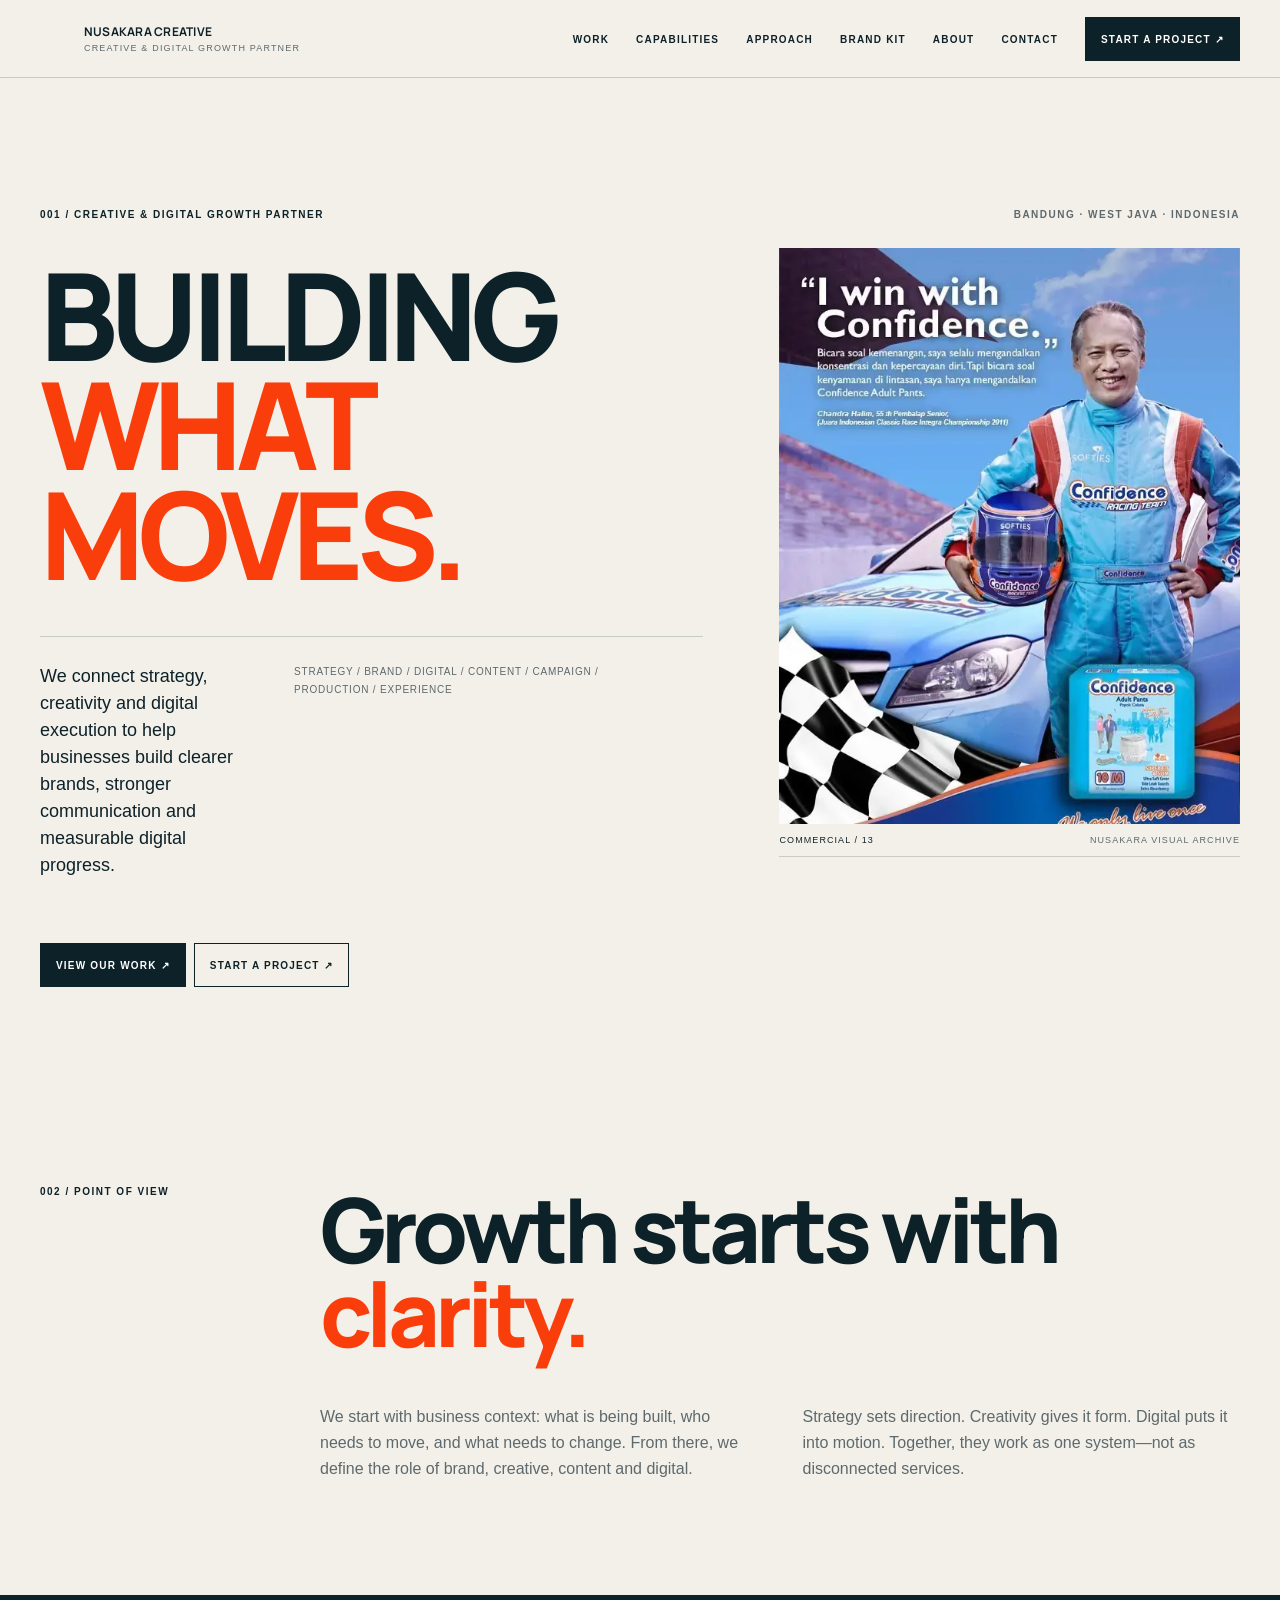
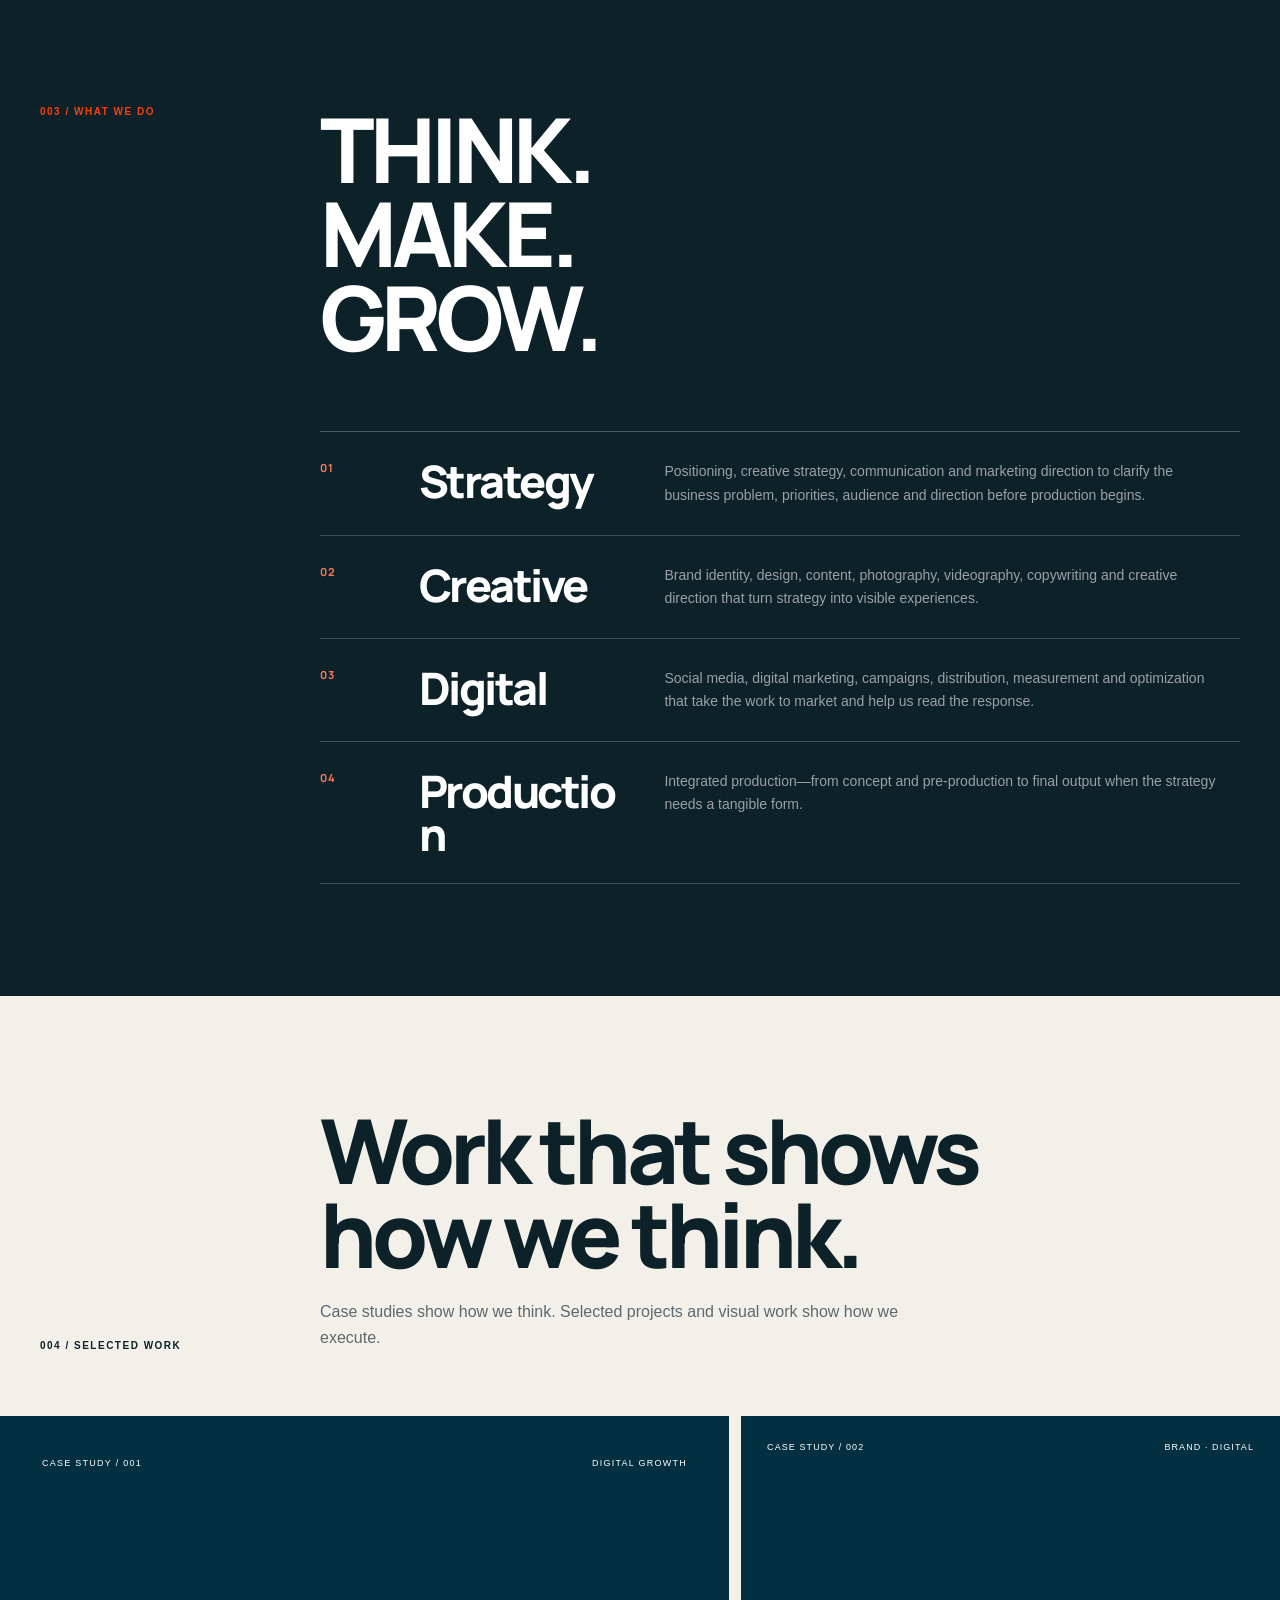
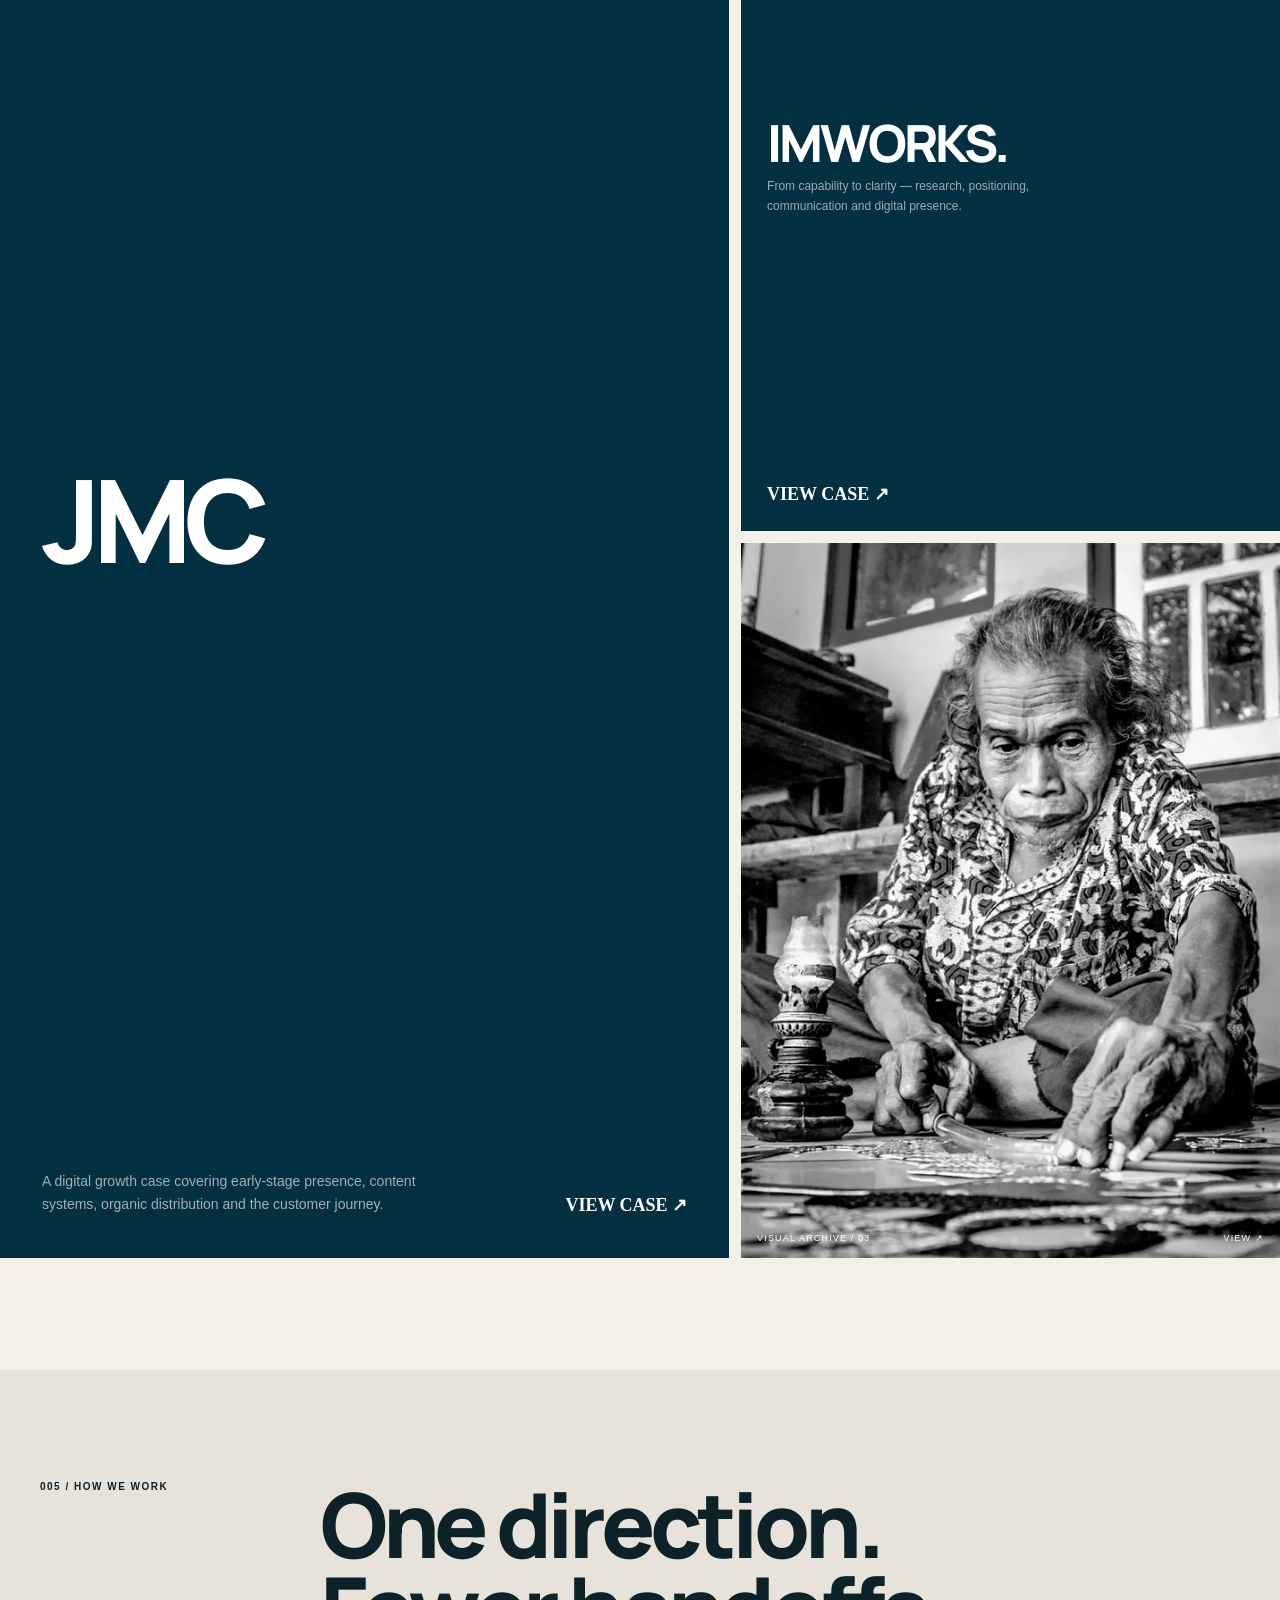
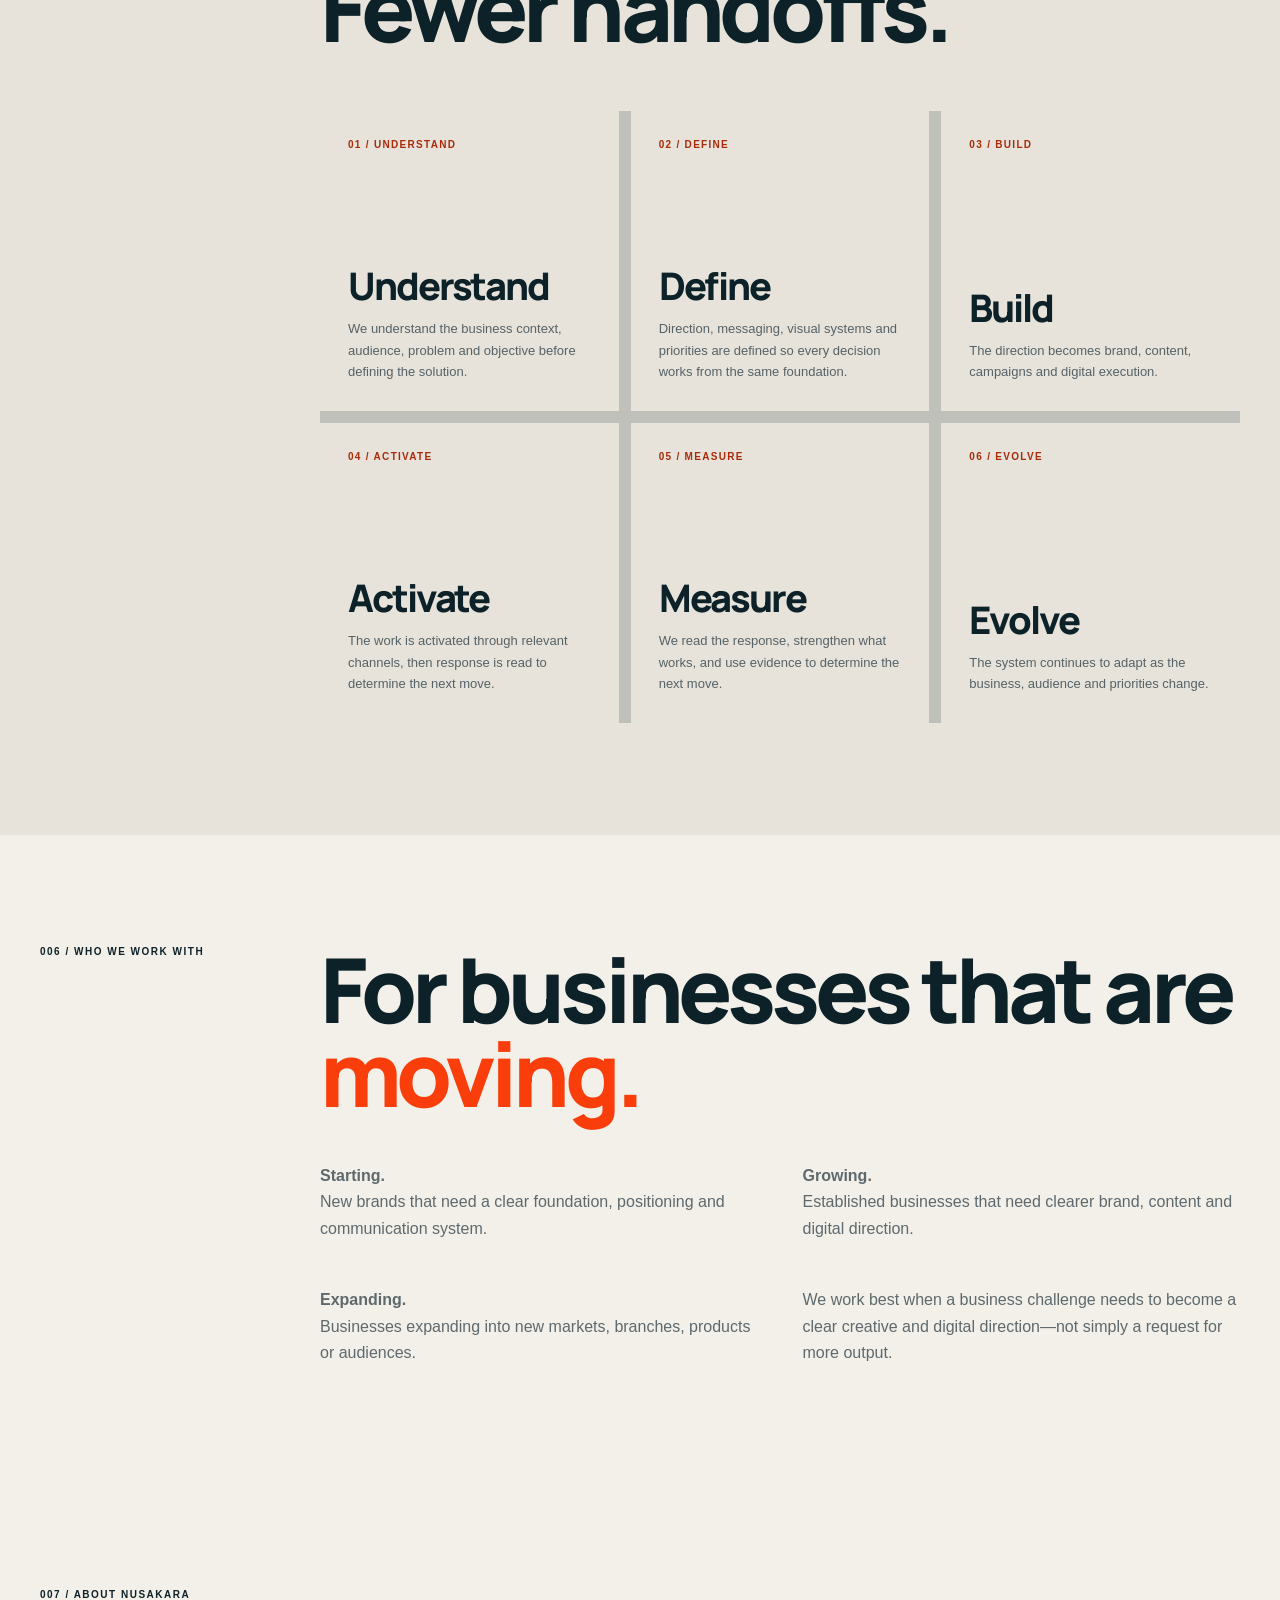
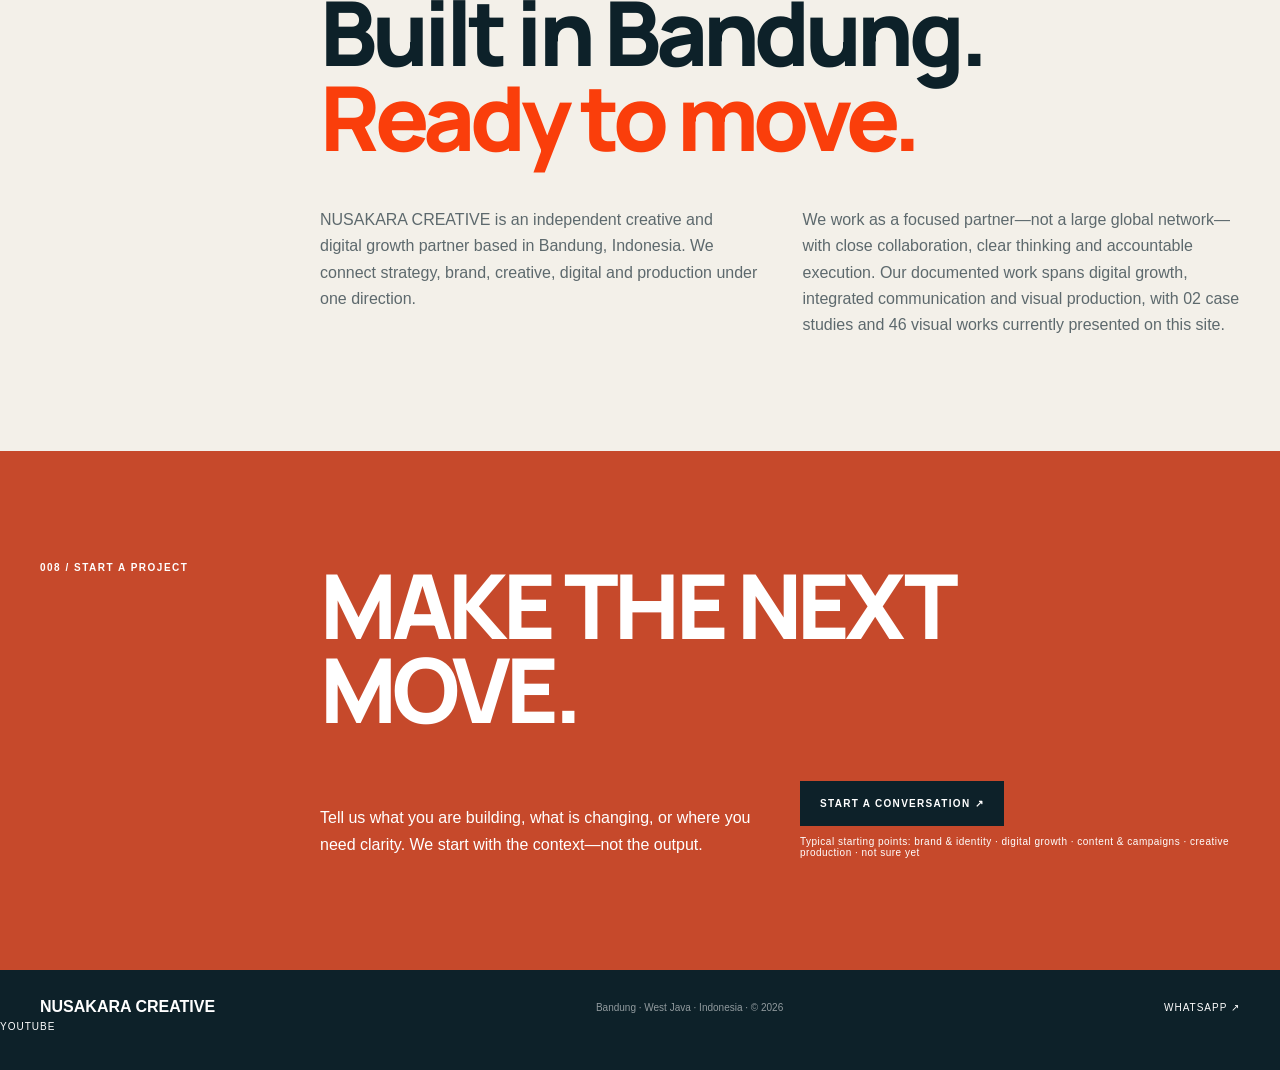
==== index.html @ 8066f33a "Apply NUSAKARA typography system: Manrope + Inter" ====
<!doctype html>
<html lang="en">
<head>
<meta charset="utf-8"><meta name="viewport" content="width=device-width,initial-scale=1">
<title>NUSAKARA CREATIVE — Creative & Digital Growth Partner in Indonesia</title>
<meta name="description" content="NUSAKARA CREATIVE is a creative and digital growth partner based in Bandung, Indonesia, connecting strategy, brand, creative, digital and production.">
<meta name="robots" content="index,follow,max-image-preview:large"><link rel="canonical" href="https://nusakaracreative.github.io/nusakaracreative/">
<meta property="og:type" content="website"><meta property="og:title" content="NUSAKARA CREATIVE — Creative & Digital Growth Partner in Indonesia"><meta property="og:description" content="Strategy, creative and digital execution for businesses building, growing or expanding."><meta property="og:url" content="https://nusakaracreative.github.io/nusakaracreative/"><meta property="og:site_name" content="NUSAKARA CREATIVE"><meta property="og:image" content="https://nusakaracreative.github.io/nusakaracreative/13.webp">
<meta name="twitter:card" content="summary_large_image"><meta name="twitter:title" content="NUSAKARA CREATIVE — Creative & Digital Growth Partner in Indonesia"><meta name="twitter:description" content="Strategy, creative and digital execution for businesses building, growing or expanding."><meta name="twitter:image" content="https://nusakaracreative.github.io/nusakaracreative/13.webp"><meta name="twitter:image:alt" content="Selected commercial work by NUSAKARA CREATIVE"><meta property="og:image:alt" content="Selected commercial work by NUSAKARA CREATIVE">
<meta name="theme-color" content="#f3f0e9"><meta name="format-detection" content="telephone=no"><link rel="preload" as="image" href="13.webp" imagesrcset="13-480.webp 480w,13-800.webp 800w,13-1200.webp 1200w" imagesizes="(max-width:800px) 100vw,44vw" fetchpriority="high">
<link rel="preconnect" href="https://fonts.googleapis.com"><link rel="preconnect" href="https://fonts.gstatic.com" crossorigin><link href="https://fonts.googleapis.com/css2?family=Manrope:wght@400;500;600;700;800;900&family=Inter+Tight:wght@400;500;600;700&display=swap" rel="stylesheet">
<link rel="icon" href="favicon.svg" type="image/svg+xml">
<style>
:root{--paper:#f3f0e9;--ink:#0d2129;--deep:#033040;--orange:#fa3e0b;--red:#c6492b;--muted:#5d696d;--line:rgba(13,33,41,.18);--white:#fff;--max:1380px}*{box-sizing:border-box}html{scroll-behavior:smooth;scroll-padding-top:78px}body{margin:0;background:var(--paper);color:var(--ink);font-family:"Inter",Arial,sans-serif;-webkit-font-smoothing:antialiased}a{color:inherit;text-decoration:none}img{display:block;max-width:100%}a:focus-visible,button:focus-visible{outline:2px solid var(--orange);outline-offset:4px}.wrap{width:min(calc(100% - 64px),var(--max));margin:auto}.skip{position:fixed;z-index:100;top:12px;left:12px;transform:translateY(-150%);background:var(--ink);color:#fff;padding:10px 12px;font-size:12px}.skip:focus{transform:none}.eyebrow,.meta,.index{font-size:10px;line-height:1;letter-spacing:.15em;text-transform:uppercase;font-weight:700}.eyebrow{color:var(--ink)}.capabilities .eyebrow{color:var(--orange)}.index{color:var(--muted)}.rule{border-top:1px solid var(--line)}h1,h2,h3{font-family:"Manrope",Arial,sans-serif;margin:0;font-weight:800;letter-spacing:-.055em;line-height:.95;overflow-wrap:anywhere}p{margin:0;line-height:1.65;color:var(--muted)}header{position:sticky;z-index:50;top:0;left:0;right:0;height:78px;background:rgba(243,240,233,.9);backdrop-filter:blur(16px);border-bottom:1px solid var(--line)}.nav{height:78px;display:flex;align-items:center;justify-content:space-between;gap:24px}.brand{display:flex;align-items:center;gap:10px}.brand img{width:36px;height:36px;display:block;object-fit:contain;flex:0 0 36px}.brand-name{font:700 13px/1 "Manrope";letter-spacing:.02em}.brand-sub{font-size:9px;letter-spacing:.13em;color:var(--muted);margin-top:5px}.navlinks{display:flex;align-items:center;gap:27px}.navlinks a{font-size:10px;font-weight:700;letter-spacing:.12em;text-transform:uppercase}.navlinks a:hover{color:var(--orange)}.navcta{background:var(--ink);color:#fff;padding:13px 16px;min-height:44px;display:inline-flex;align-items:center;justify-content:center}.hero{padding:132px 0 88px}.hero-top{display:grid;grid-template-columns:minmax(0,1fr) auto;align-items:end;margin-bottom:28px}.hero-grid{display:grid;grid-template-columns:minmax(0,1.18fr) minmax(340px,.82fr);align-items:start;gap:clamp(42px,6vw,88px)}.hero-main{min-width:0;padding-top:12px}.hero-title{font-size:clamp(76px,9.6vw,148px);max-width:920px;min-width:0}.hero-title .accent{color:var(--orange)}.hero-copy{margin-top:48px;padding-top:26px;border-top:1px solid var(--line);display:grid;grid-template-columns:minmax(150px,.7fr) minmax(260px,1.3fr);gap:34px}.hero-copy p{font-size:18px;max-width:560px;color:var(--ink);line-height:1.5}.hero-copy small{font-size:10px;line-height:1.8;letter-spacing:.08em;text-transform:uppercase;color:var(--muted);max-width:330px}.hero-actions{display:flex;flex-wrap:wrap;gap:8px;margin-top:30px;grid-column:1 / -1}.hero-actions a{display:inline-flex;align-items:center;min-height:44px;padding:12px 15px;border:1px solid var(--ink);font-size:10px;font-weight:700;letter-spacing:.12em;text-transform:uppercase}.hero-actions a:first-child{background:var(--ink);color:#fff}.hero-media{position:relative;margin:0;width:100%;max-width:none}.hero-media img{width:100%;height:auto;aspect-ratio:4 / 5;object-fit:cover;object-position:center}.hero-caption{display:flex;justify-content:space-between;gap:20px;border-bottom:1px solid var(--line);padding:11px 0;font-size:9px;letter-spacing:.12em;text-transform:uppercase}.hero-caption span:last-child{color:var(--muted)}.hero-index{display:none}.statement{padding:118px 0}.statement-grid{display:grid;grid-template-columns:minmax(0,22%) minmax(0,78%);gap:40px}.statement h2{font-size:clamp(54px,7vw,104px);max-width:1050px;line-height:.95}.statement h2 em{font-style:normal;color:var(--orange)}.statement-copy{display:grid;grid-template-columns:1fr 1fr;gap:45px;margin-top:48px;max-width:1000px}.statement-copy p{font-size:16px}.capabilities{background:var(--ink);color:#fff;padding:105px 0}.cap-head{display:grid;grid-template-columns:minmax(0,22%) minmax(0,78%);gap:40px}.cap-head h2{font-size:clamp(54px,7vw,102px);max-width:900px;line-height:.95}.cap-list{margin-top:72px;border-top:1px solid rgba(255,255,255,.25)}.cap{display:grid;grid-template-columns:8% 24% 1fr;gap:25px;padding:28px 0;border-bottom:1px solid rgba(255,255,255,.2);align-items:start}.cap .num{font:700 11px "Manrope";color:#ff795b;letter-spacing:.1em}.cap h3{font-size:clamp(30px,3.5vw,52px);line-height:.95}.cap p{color:rgba(255,255,255,.58);font-size:14px;max-width:560px}.work{padding:110px 0}.work-head{display:grid;grid-template-columns:minmax(0,22%) minmax(0,78%);gap:40px;align-items:end}.work-head h2{font-size:clamp(56px,7vw,105px);line-height:.95}.work-head p{margin-top:22px;max-width:580px}.feature{display:grid;grid-template-columns:minmax(0,1.15fr) minmax(300px,.85fr);gap:12px;margin-top:65px}.case-link{background:var(--deep);color:#fff;min-height:510px;padding:42px;display:flex;flex-direction:column;justify-content:space-between}.case-top{display:flex;justify-content:space-between;gap:20px;font-size:9px;letter-spacing:.14em}.case-title{font-size:clamp(68px,9vw,140px);letter-spacing:-.07em;line-height:.92;overflow-wrap:anywhere}.case-bottom{display:flex;justify-content:space-between;align-items:end;gap:25px}.case-bottom p{color:rgba(255,255,255,.62);max-width:430px;font-size:14px}.arrow{font:600 18px "Inter"}.work-side{display:grid;grid-template-rows:1fr 1fr;gap:12px}.tile{position:relative;overflow:hidden;min-height:260px}.tile img{width:100%;height:100%;object-fit:cover;transition:transform .5s ease}.tile:hover img{transform:scale(1.025)}.tile-case{background:var(--deep);color:#fff;min-height:251px;padding:26px;display:flex;flex-direction:column;justify-content:space-between}.tile-case .tile-case-top{display:flex;justify-content:space-between;font-size:9px;letter-spacing:.12em}.tile-case h3{font-size:clamp(42px,4vw,68px);line-height:.9}.tile-case p{color:rgba(255,255,255,.6);font-size:12px;max-width:300px;margin-top:12px}.tile-label{position:absolute;left:16px;right:16px;bottom:15px;color:#fff;font-size:9px;letter-spacing:.13em;text-transform:uppercase;display:flex;justify-content:space-between;text-shadow:0 1px 10px rgba(0,0,0,.4)}.process{background:#e7e3da;padding:105px 0}.process-grid{display:grid;grid-template-columns:minmax(0,22%) minmax(0,78%);gap:40px}.process h2{font-size:clamp(55px,7vw,100px);line-height:.95}.steps{display:grid;grid-template-columns:repeat(3,1fr);gap:1px;background:var(--line);margin-top:60px}.step{background:#e7e3da;min-height:300px;padding:28px;display:flex;flex-direction:column}.step .num{font-size:10px;color:var(--orange);letter-spacing:.13em;font-weight:700}.step h3{font-size:38px;margin-top:auto;line-height:.95}.step p{font-size:13px;margin-top:15px}.cta{background:var(--red);color:#fff;padding:105px 0}.cta-grid{display:grid;grid-template-columns:minmax(0,22%) minmax(0,78%);gap:40px}.cta h2{font-size:clamp(60px,9vw,135px);max-width:1050px;line-height:.95}.cta-row{display:flex;justify-content:space-between;align-items:end;gap:30px;margin-top:50px}.cta-row p{color:rgba(255,255,255,.8);max-width:450px}.cta-btn{display:inline-flex;background:var(--ink);color:#fff;padding:17px 20px;font-size:10px;font-weight:700;letter-spacing:.13em;text-transform:uppercase}.footer{background:var(--ink);color:#fff;padding:28px 0}.footer-row{display:flex;justify-content:space-between;gap:30px;align-items:center}.footer small{color:rgba(255,255,255,.5);font-size:10px}.footer a{font-size:10px;letter-spacing:.1em;text-transform:uppercase}.mobile-toggle{display:none;border:0;background:none;cursor:pointer;min-width:44px;min-height:44px;place-items:center}
@media(max-width:900px){.wrap{width:min(calc(100% - 40px),var(--max))}.navlinks{display:none}.navlinks.mobile-open{display:flex;position:absolute;top:78px;left:0;right:0;padding:20px;flex-direction:column;align-items:stretch;gap:0;background:var(--paper);border-bottom:1px solid var(--line)}.navlinks.mobile-open a{padding:14px 0;border-bottom:1px solid var(--line)}.navlinks.mobile-open .navcta{padding:14px;margin-top:8px;text-align:center;border:0}.mobile-toggle{display:block;border:0;background:none;font:700 11px "Inter";letter-spacing:.1em}.hero-grid,.statement-grid,.cap-head,.work-head,.process-grid,.cta-grid{grid-template-columns:1fr}.hero-title{font-size:clamp(68px,13vw,120px)}.hero-copy{grid-template-columns:1fr}.hero-media{max-width:620px;margin-left:auto}.hero-index{display:none}.feature{grid-template-columns:1fr}.work-side{grid-template-columns:1fr 1fr;grid-template-rows:300px}.case-link{min-height:430px}.steps{grid-template-columns:1fr}.cap{grid-template-columns:9% 31% 1fr}}
@media(max-width:560px){.navlinks.mobile-open{top:68px}.wrap{width:calc(100% - 28px)}header,.nav{height:68px}.brand img{width:31px;height:31px}.brand-name{font-size:11px}.brand-sub{font-size:8px}.hero{padding-top:108px;padding-bottom:58px}.hero-title{font-size:clamp(57px,17vw,82px);line-height:.87}.hero-top{margin-bottom:18px}.hero-grid{gap:34px;margin-top:38px}.hero-copy{padding-top:20px;gap:18px}.hero-copy p{font-size:15px}.hero-copy small{font-size:9px}.hero-media{max-width:none}.hero-media img{aspect-ratio:4 / 5}.hero-caption{font-size:8px}.statement,.work,.process{padding:78px 0}.statement-copy{grid-template-columns:1fr;gap:20px;margin-top:30px}.capabilities,.cta{padding:78px 0}.cap-list{margin-top:48px}.cap{grid-template-columns:11% 1fr;gap:14px;padding:23px 0}.cap p{grid-column:2;font-size:13px}.cap h3{font-size:34px}.work-head{gap:22px}.feature{margin-top:42px}.case-link{min-height:360px;padding:26px}.case-title{font-size:72px}.work-side{grid-template-columns:1fr;grid-template-rows:260px 260px}.process-grid{gap:22px}.steps{margin-top:42px}.step{min-height:240px}.step h3{font-size:36px}.cta h2{font-size:clamp(52px,15vw,78px)}.cta-row{display:block;margin-top:32px}.cta-btn{margin-top:24px}.footer-row{align-items:flex-start;flex-direction:column}.hero-actions{margin-top:22px}.hero-actions a{width:100%;justify-content:center}.footer{padding-bottom:30px}}
@media(prefers-reduced-motion:reduce){html{scroll-behavior:auto}.tile img{transition:none}}
/* Accessibility hardening: WCAG AA contrast on light/CTA surfaces */
.step .num{color:#a92b09}.step p{color:#556267}.cta-row p{color:#fff}.cta-row small{color:#fff!important}
</style>
<script type="application/ld+json">{"@context":"https://schema.org","@graph":[{"@type":"Organization","@id":"https://nusakaracreative.github.io/nusakaracreative/#organization","name":"NUSAKARA CREATIVE","url":"https://nusakaracreative.github.io/nusakaracreative/","logo":"https://nusakaracreative.github.io/nusakaracreative/assets/nusakara-logo-official.png","description":"Creative and digital growth partner based in Bandung, Indonesia, connecting strategy, brand, creative, digital and production.","areaServed":"Indonesia"},{"@type":"ProfessionalService","@id":"https://nusakaracreative.github.io/nusakaracreative/#service","name":"NUSAKARA CREATIVE","url":"https://nusakaracreative.github.io/nusakaracreative/","provider":{"@id":"https://nusakaracreative.github.io/nusakaracreative/#organization"},"serviceType":["Creative Strategy","Branding","Content Creation","Digital Marketing","Social Media Management","Creative Production"],"areaServed":"Indonesia"},{"@type":"WebSite","@id":"https://nusakaracreative.github.io/nusakaracreative/#website","url":"https://nusakaracreative.github.io/nusakaracreative/","name":"NUSAKARA CREATIVE","publisher":{"@id":"https://nusakaracreative.github.io/nusakaracreative/#organization"}}]}</script>
<link rel="stylesheet" href="assets/css/design-system.css?v=20261008">
</head>
<body class="home-page">
<a class="skip" href="#main">Skip to content</a>
<header><div class="wrap nav"><a class="brand" href="./" aria-label="NUSAKARA CREATIVE"><img src="assets/nusakara-logo-mark.svg" alt="NUSAKARA CREATIVE logo"><div><div class="brand-name">NUSAKARA CREATIVE</div><div class="brand-sub">CREATIVE & DIGITAL GROWTH PARTNER</div></div></a><nav id="main-nav" class="navlinks" aria-label="Main navigation"><a href="portfolio/">Work</a><a href="#capabilities">Capabilities</a><a href="#process">Approach</a><a href="brand-kit/">Brand Kit</a><a href="#about">About</a><a href="#contact">Contact</a><a class="navcta" href="https://wa.me/6282312493330?text=Hello%20NUSAKARA%20CREATIVE.%20I%27d%20like%20to%20discuss%20a%20project.%20Business%3A%20%5Bname%5D%20%7C%20Objective%3A%20%5Bwhat%20needs%20to%20change%5D%20%7C%20Scope%3A%20%5Bproject%5D%20%7C%20Timeline%3A%20%5Bwhen%5D" target="_blank" rel="noopener" aria-label="Contact NUSAKARA CREATIVE via WhatsApp">Start a project ↗</a></nav><button class="mobile-toggle" type="button" aria-label="Open navigation menu" aria-expanded="false" aria-controls="main-nav">MENU</button></div></header>
<main id="main">
<section class="hero"><div class="wrap"><div class="hero-top"><div class="eyebrow">001 / CREATIVE & DIGITAL GROWTH PARTNER</div><div class="index">BANDUNG · WEST JAVA · INDONESIA</div></div><div class="hero-grid"><div class="hero-main"><h1 class="hero-title">BUILDING<br><span class="accent">WHAT MOVES.</span></h1><div class="hero-copy"><p>We connect strategy, creativity and digital execution to help businesses build clearer brands, stronger communication and measurable digital progress.</p><small>STRATEGY / BRAND / DIGITAL / CONTENT / CAMPAIGN / PRODUCTION / EXPERIENCE</small><div class="hero-actions"><a href="portfolio/">VIEW OUR WORK ↗</a><a href="https://wa.me/6282312493330?text=Hello%20NUSAKARA%20CREATIVE.%20I%27d%20like%20to%20discuss%20a%20project.%20Business%3A%20%5Bname%5D%20%7C%20Objective%3A%20%5Bwhat%20needs%20to%20change%5D%20%7C%20Scope%3A%20%5Bproject%5D%20%7C%20Timeline%3A%20%5Bwhen%5D" target="_blank" rel="noopener" aria-label="Contact NUSAKARA CREATIVE via WhatsApp">START A PROJECT ↗</a></div></div></div><figure class="hero-media"><span class="hero-index">SELECTED VISUAL / 01</span><img src="13.webp" srcset="13-480.webp 480w,13-800.webp 800w,13-1200.webp 1200w" sizes="(max-width:800px) 100vw,42vw" width="600" height="750" alt="Karya commercial NUSAKARA CREATIVE" fetchpriority="high"><figcaption class="hero-caption"><span>COMMERCIAL / 13</span><span>NUSAKARA VISUAL ARCHIVE</span></figcaption></figure></div></div></section>
<section class="statement"><div class="wrap statement-grid"><div class="eyebrow">002 / POINT OF VIEW</div><div><h2>Growth starts with <em>clarity.</em></h2><div class="statement-copy"><p>We start with business context: what is being built, who needs to move, and what needs to change. From there, we define the role of brand, creative, content and digital.</p><p>Strategy sets direction. Creativity gives it form. Digital puts it into motion. Together, they work as one system—not as disconnected services.</p></div></div></div></section>
<section class="capabilities" id="capabilities"><div class="wrap cap-head"><div class="eyebrow">003 / WHAT WE DO</div><div><h2>THINK.<br>MAKE.<br>GROW.</h2><div class="cap-list"><div class="cap"><div class="num">01</div><h3>Strategy</h3><p>Positioning, creative strategy, communication and marketing direction to clarify the business problem, priorities, audience and direction before production begins.</p></div><div class="cap"><div class="num">02</div><h3>Creative</h3><p>Brand identity, design, content, photography, videography, copywriting and creative direction that turn strategy into visible experiences.</p></div><div class="cap"><div class="num">03</div><h3>Digital</h3><p>Social media, digital marketing, campaigns, distribution, measurement and optimization that take the work to market and help us read the response.</p></div><div class="cap"><div class="num">04</div><h3>Production</h3><p>Integrated production—from concept and pre-production to final output when the strategy needs a tangible form.</p></div></div></div></div></section>
<section class="work" id="work"><div class="wrap work-head"><div class="eyebrow">004 / SELECTED WORK</div><div><h2>Work that shows<br>how we think.</h2><p>Case studies show how we think. Selected projects and visual work show how we execute.</p></div></div><div class="feature"><a class="case-link" href="work/jaya-mediacell/"><div class="case-top"><span>CASE STUDY / 001</span><span>DIGITAL GROWTH</span></div><h3 class="case-title">JMC</h3><div class="case-bottom"><p>A digital growth case covering early-stage presence, content systems, organic distribution and the customer journey.</p><span class="arrow">VIEW CASE ↗</span></div></a><div class="work-side"><a class="tile-case" href="work/imworks/"><div class="tile-case-top"><span>CASE STUDY / 002</span><span>BRAND · DIGITAL</span></div><div><h3>IMWORKS.</h3><p>From capability to clarity — research, positioning, communication and digital presence.</p></div><span class="arrow">VIEW CASE ↗</span></a><a class="tile" href="portfolio/"><img src="assets/portfolio/hunting/15.webp" srcset="assets/portfolio/hunting/15-480.webp 480w,assets/portfolio/hunting/15-800.webp 800w,assets/portfolio/hunting/15-1200.webp 1200w" sizes="50vw" width="1356" height="1800" alt="Selected visual work from the NUSAKARA CREATIVE archive" loading="lazy"><span class="tile-label"><span>VISUAL ARCHIVE / 03</span><span>VIEW ↗</span></span></a></div></div></section>
<section class="process" id="process"><div class="wrap process-grid"><div class="eyebrow">005 / HOW WE WORK</div><div><h2>One direction.<br>Fewer handoffs.</h2><div class="steps"><article class="step"><span class="num">01 / UNDERSTAND</span><h3>Understand</h3><p>We understand the business context, audience, problem and objective before defining the solution.</p></article><article class="step"><span class="num">02 / DEFINE</span><h3>Define</h3><p>Direction, messaging, visual systems and priorities are defined so every decision works from the same foundation.</p></article><article class="step"><span class="num">03 / BUILD</span><h3>Build</h3><p>The direction becomes brand, content, campaigns and digital execution.</p></article><article class="step"><span class="num">04 / ACTIVATE</span><h3>Activate</h3><p>The work is activated through relevant channels, then response is read to determine the next move.</p></article><article class="step"><span class="num">05 / MEASURE</span><h3>Measure</h3><p>We read the response, strengthen what works, and use evidence to determine the next move.</p></article><article class="step"><span class="num">06 / EVOLVE</span><h3>Evolve</h3><p>The system continues to adapt as the business, audience and priorities change.</p></article></div></div></div></section>
<section class="statement" id="fit"><div class="wrap statement-grid"><div class="eyebrow">006 / WHO WE WORK WITH</div><div><h2>For businesses that are <em>moving.</em></h2><div class="statement-copy"><p><strong>Starting.</strong><br>New brands that need a clear foundation, positioning and communication system.</p><p><strong>Growing.</strong><br>Established businesses that need clearer brand, content and digital direction.</p><p><strong>Expanding.</strong><br>Businesses expanding into new markets, branches, products or audiences.</p><p>We work best when a business challenge needs to become a clear creative and digital direction—not simply a request for more output.</p></div></div></div></section>
<section class="statement" id="about"><div class="wrap statement-grid"><div class="eyebrow">007 / ABOUT NUSAKARA</div><div><h2>Built in Bandung.<br><em>Ready to move.</em></h2><div class="statement-copy"><p>NUSAKARA CREATIVE is an independent creative and digital growth partner based in Bandung, Indonesia. We connect strategy, brand, creative, digital and production under one direction.</p><p>We work as a focused partner—not a large global network—with close collaboration, clear thinking and accountable execution. Our documented work spans digital growth, integrated communication and visual production, with 02 case studies and 46 visual works currently presented on this site.</p></div></div></div></section><section class="cta" id="contact"><div class="wrap cta-grid"><div class="eyebrow" style="color:#fff">008 / START A PROJECT</div><div><h2>MAKE THE NEXT<br>MOVE.</h2><div class="cta-row"><p>Tell us what you are building, what is changing, or where you need clarity. We start with the context—not the output.</p><div><a class="cta-btn" href="https://wa.me/6282312493330?text=Hello%20NUSAKARA%20CREATIVE.%20I%27d%20like%20to%20discuss%20a%20project.%20Business%3A%20%5Bname%5D%20%7C%20Objective%3A%20%5Bwhat%20needs%20to%20change%5D%20%7C%20Scope%3A%20%5Bproject%5D%20%7C%20Timeline%3A%20%5Bwhen%5D" target="_blank" rel="noopener" aria-label="Contact NUSAKARA CREATIVE via WhatsApp">Start a conversation ↗</a><small style="display:block;margin-top:10px;color:rgba(255,255,255,.65);font-size:10px;letter-spacing:.05em">Typical starting points: brand &amp; identity · digital growth · content &amp; campaigns · creative production · not sure yet</small></div></div></div></div></section>
</main><footer class="footer"><div class="wrap footer-row"><strong>NUSAKARA CREATIVE</strong><small>Bandung · West Java · Indonesia · © 2026</small><a href="https://wa.me/6282312493330" target="_blank" rel="noopener" aria-label="Contact NUSAKARA CREATIVE via WhatsApp">WhatsApp ↗</a></div><a href="https://www.youtube.com/@Nusakaracreative" target="_blank" rel="noopener noreferrer" aria-label="NUSAKARA CREATIVE on YouTube">YouTube</a></footer>
<script>const menuBtn=document.querySelector('.mobile-toggle');const mainNav=document.querySelector('#main-nav');if(menuBtn&&mainNav){const closeMenu=()=>{mainNav.classList.remove('mobile-open');menuBtn.setAttribute('aria-expanded','false');menuBtn.setAttribute('aria-label','Open navigation menu');};menuBtn.addEventListener('click',()=>{const open=mainNav.classList.toggle('mobile-open');menuBtn.setAttribute('aria-expanded',String(open));menuBtn.setAttribute('aria-label',open?'Close navigation menu':'Open navigation menu');if(open&&window.matchMedia('(max-width:900px)').matches){const first=mainNav.querySelector('a');if(first)first.focus();}});mainNav.querySelectorAll('a').forEach(a=>a.addEventListener('click',closeMenu));document.addEventListener('keydown',e=>{if(e.key==='Escape'&&mainNav.classList.contains('mobile-open')){closeMenu();menuBtn.focus();}});}</script></body></html>
---- assets/css/design-system.css ----
/* NUSAKARA CREATIVE — shared visual system
   Normalizes grid, spacing, typography, navigation and responsive rhythm. */
:root{--max:1380px;--site-gutter:40px;--section-y:112px;--grid-gap:12px;--header-h:78px}
.wrap{width:min(calc(100% - (var(--site-gutter) * 2)),var(--max))}
header,.nav{height:var(--header-h)}
.brand img{width:34px;height:34px;flex:0 0 34px}
.brand strong,.brand-name{font-size:12px}
.hero-grid,.section-grid,.statement-grid,.cap-head,.work-head,.process-grid,.cta-grid,.closing-grid{grid-template-columns:minmax(0,20%) minmax(0,80%);gap:40px}
.home-page .hero-grid{grid-template-columns:minmax(0,1.18fr) minmax(340px,.82fr);gap:clamp(42px,6vw,88px)}
.portfolio-page .hero-grid{grid-template-columns:minmax(0,58%) minmax(0,42%);gap:40px;align-items:end}
.portfolio-page .hero h1{max-width:100%}
.hero h1,.hero-title{font-size:clamp(76px,9.5vw,148px);line-height:.9}
.statement h2,.cap-head h2,.work-head h2,.process h2,.cta h2,.section h2,.baseline h2,.system h2,.closing h2,.proof-head h2{font-size:clamp(56px,7vw,100px);line-height:.94}
.section,.statement,.work,.process,.role,.data,.execution,.system,.baseline,.capabilities,.cta,.closing{padding-block:var(--section-y)}
.cards,.baseline-grid,.system-grid,.system-cards,.data-grid,.exec-grid,.feature,.steps{gap:var(--grid-gap)}
.cards{margin-top:56px}
.card,.system-card,.platform,.exec,.data-card,.step{padding:28px}
.hero-meta,.meta-grid{margin-top:64px}
.case-link,.btn,.cta-btn,.closing a{min-height:44px}
.footer{padding-block:28px 36px}
.gallery{column-gap:var(--grid-gap)}
.photo{margin-bottom:var(--grid-gap)}
@media(max-width:1100px){
.portfolio-page .hero-grid{grid-template-columns:1fr;gap:24px}
.portfolio-page .intro{padding-left:0}
}
@media(max-width:900px){
:root{--site-gutter:20px;--section-y:88px;--grid-gap:10px}
.wrap{width:min(calc(100% - (var(--site-gutter) * 2)),var(--max))}
.home-page .hero-grid,.section-grid,.statement-grid,.cap-head,.work-head,.process-grid,.cta-grid,.closing-grid{grid-template-columns:1fr;gap:28px}
.hero h1,.hero-title{font-size:clamp(68px,14vw,112px)}
.statement h2,.cap-head h2,.work-head h2,.process h2,.cta h2,.section h2,.baseline h2,.system h2,.closing h2,.proof-head h2{font-size:clamp(52px,10vw,82px)}
.hero-meta,.meta-grid{margin-top:48px}
}
@media(max-width:560px){
:root{--site-gutter:14px;--section-y:80px;--grid-gap:8px;--header-h:68px}
.wrap{width:calc(100% - (var(--site-gutter) * 2))}
.brand img{width:32px;height:32px;flex-basis:32px}
.brand strong,.brand-name{font-size:11px}
.hero h1,.hero-title{font-size:clamp(56px,17vw,82px);line-height:.88}
.statement h2,.cap-head h2,.work-head h2,.process h2,.cta h2,.section h2,.baseline h2,.system h2,.closing h2,.proof-head h2{font-size:clamp(48px,14vw,72px);line-height:.92}
.hero-grid,.section-grid,.statement-grid,.cap-head,.work-head,.process-grid,.cta-grid,.closing-grid{gap:22px}
.card,.system-card,.platform,.exec,.data-card,.step{padding:24px}
.hero-meta,.meta-grid{margin-top:40px}
.gallery{column-gap:8px}
.photo{margin-bottom:8px}
}

/* Responsive composition safeguards: page hierarchy stays consistent without forced word breaks. */
@media(max-width:560px){
  .hero-title{font-size:clamp(57px,17vw,82px);line-height:.87}
  .hero h1{font-size:clamp(54px,15vw,76px);line-height:.9}
  .proof-head h2{font-size:clamp(42px,11vw,62px);line-height:.94}
  .section h2,.baseline h2,.system h2,.process h2,.role h2,.closing h2{font-size:clamp(48px,13vw,68px);line-height:.92}
  .steps{gap:1px}
}


/* Global shell normalization: every public page uses the same header/footer behavior. */
header{position:sticky!important;top:0;left:auto;right:auto;z-index:50}
footer,.footer{background:var(--ink)!important;color:#fff!important;border-top:0!important}
footer .footer-row,.footer .footer-row{color:#fff}
footer .footer-row strong,.footer .footer-row strong,footer a,.footer a{color:#fff}
footer small,.footer small{color:rgba(255,255,255,.55)!important}
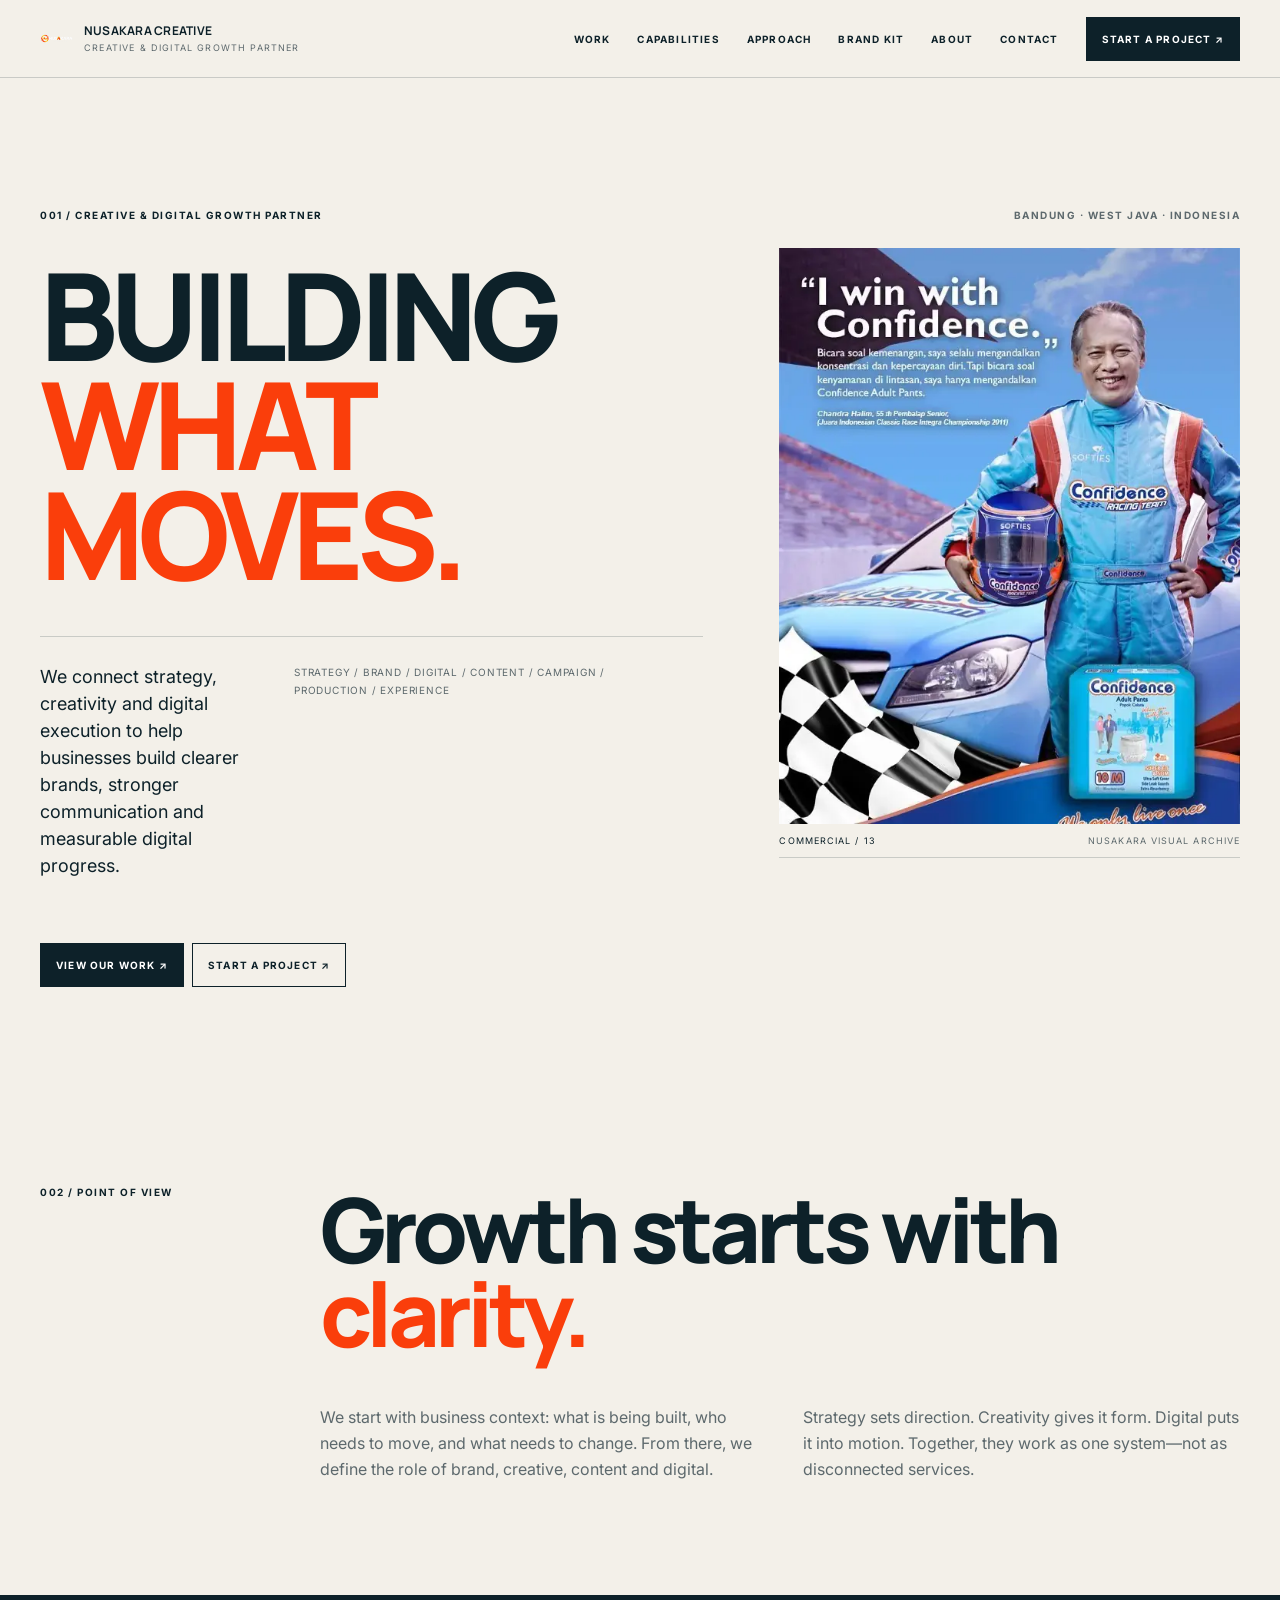
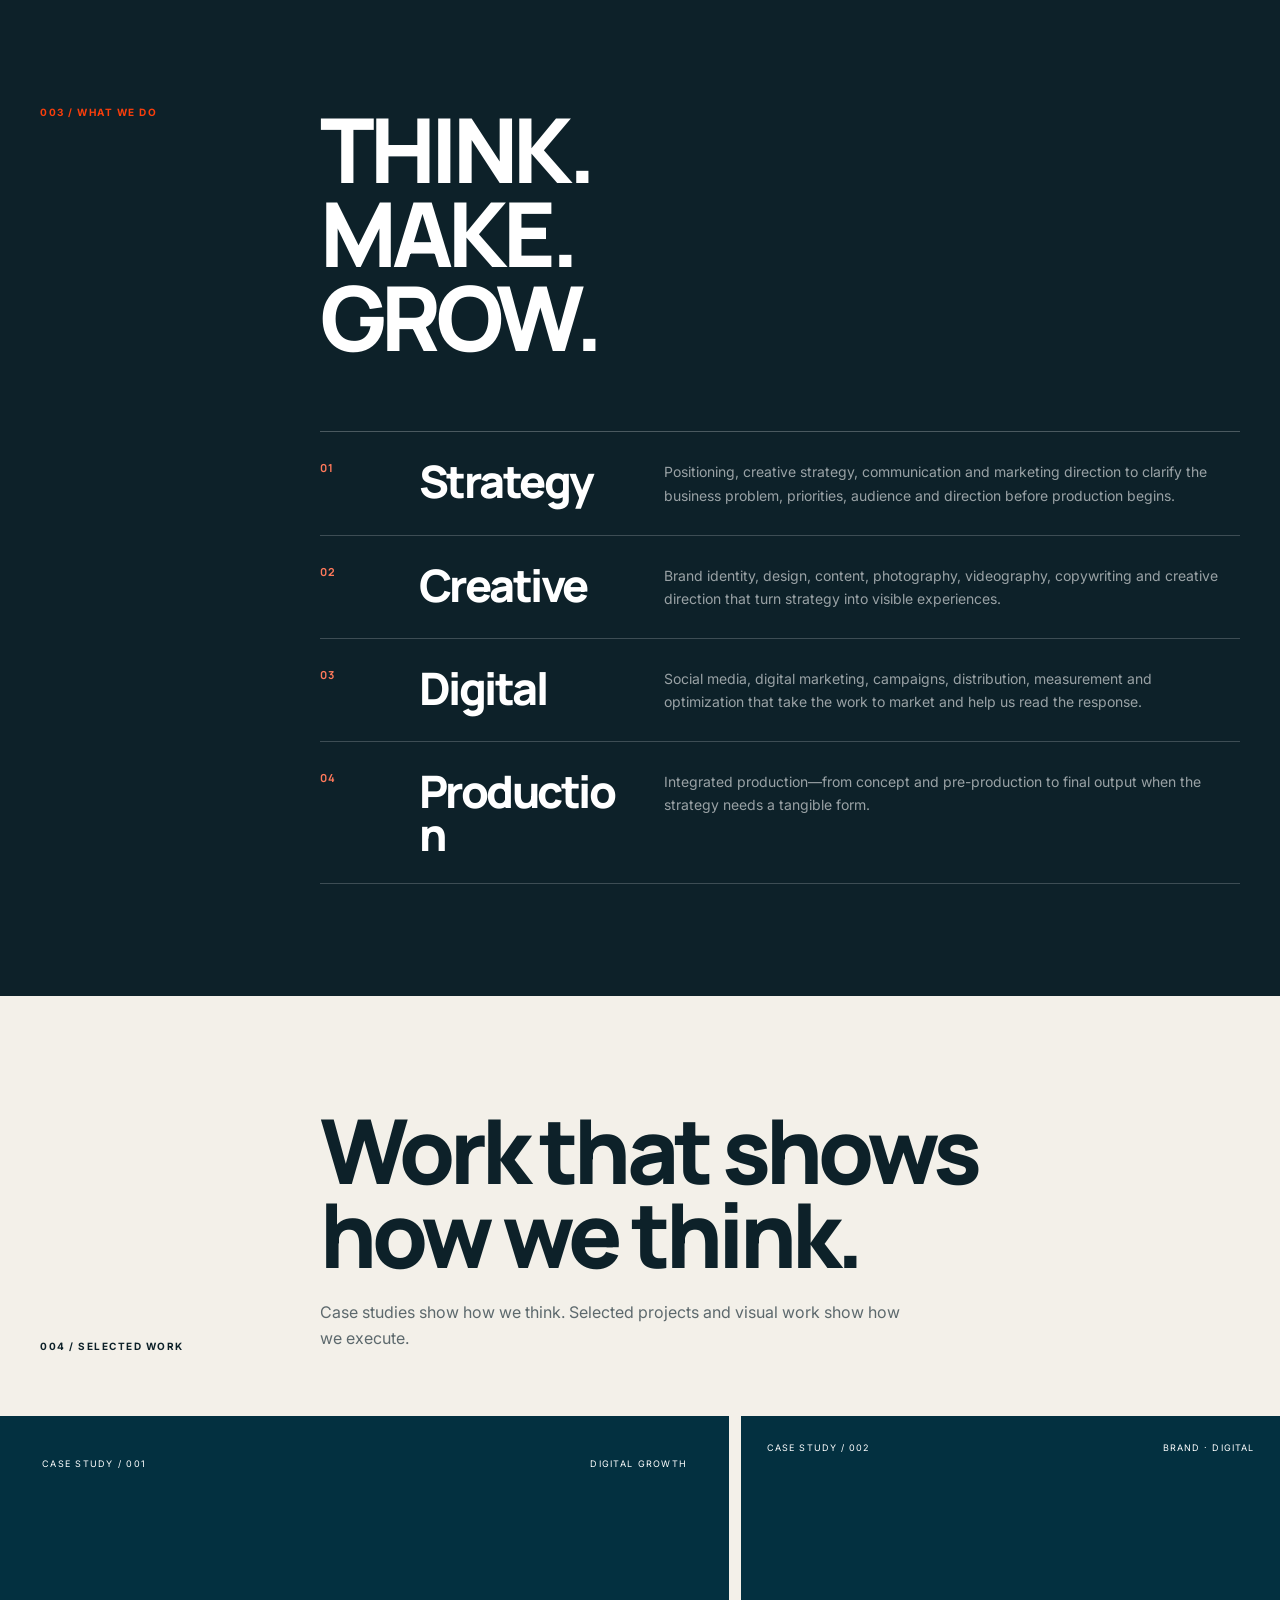
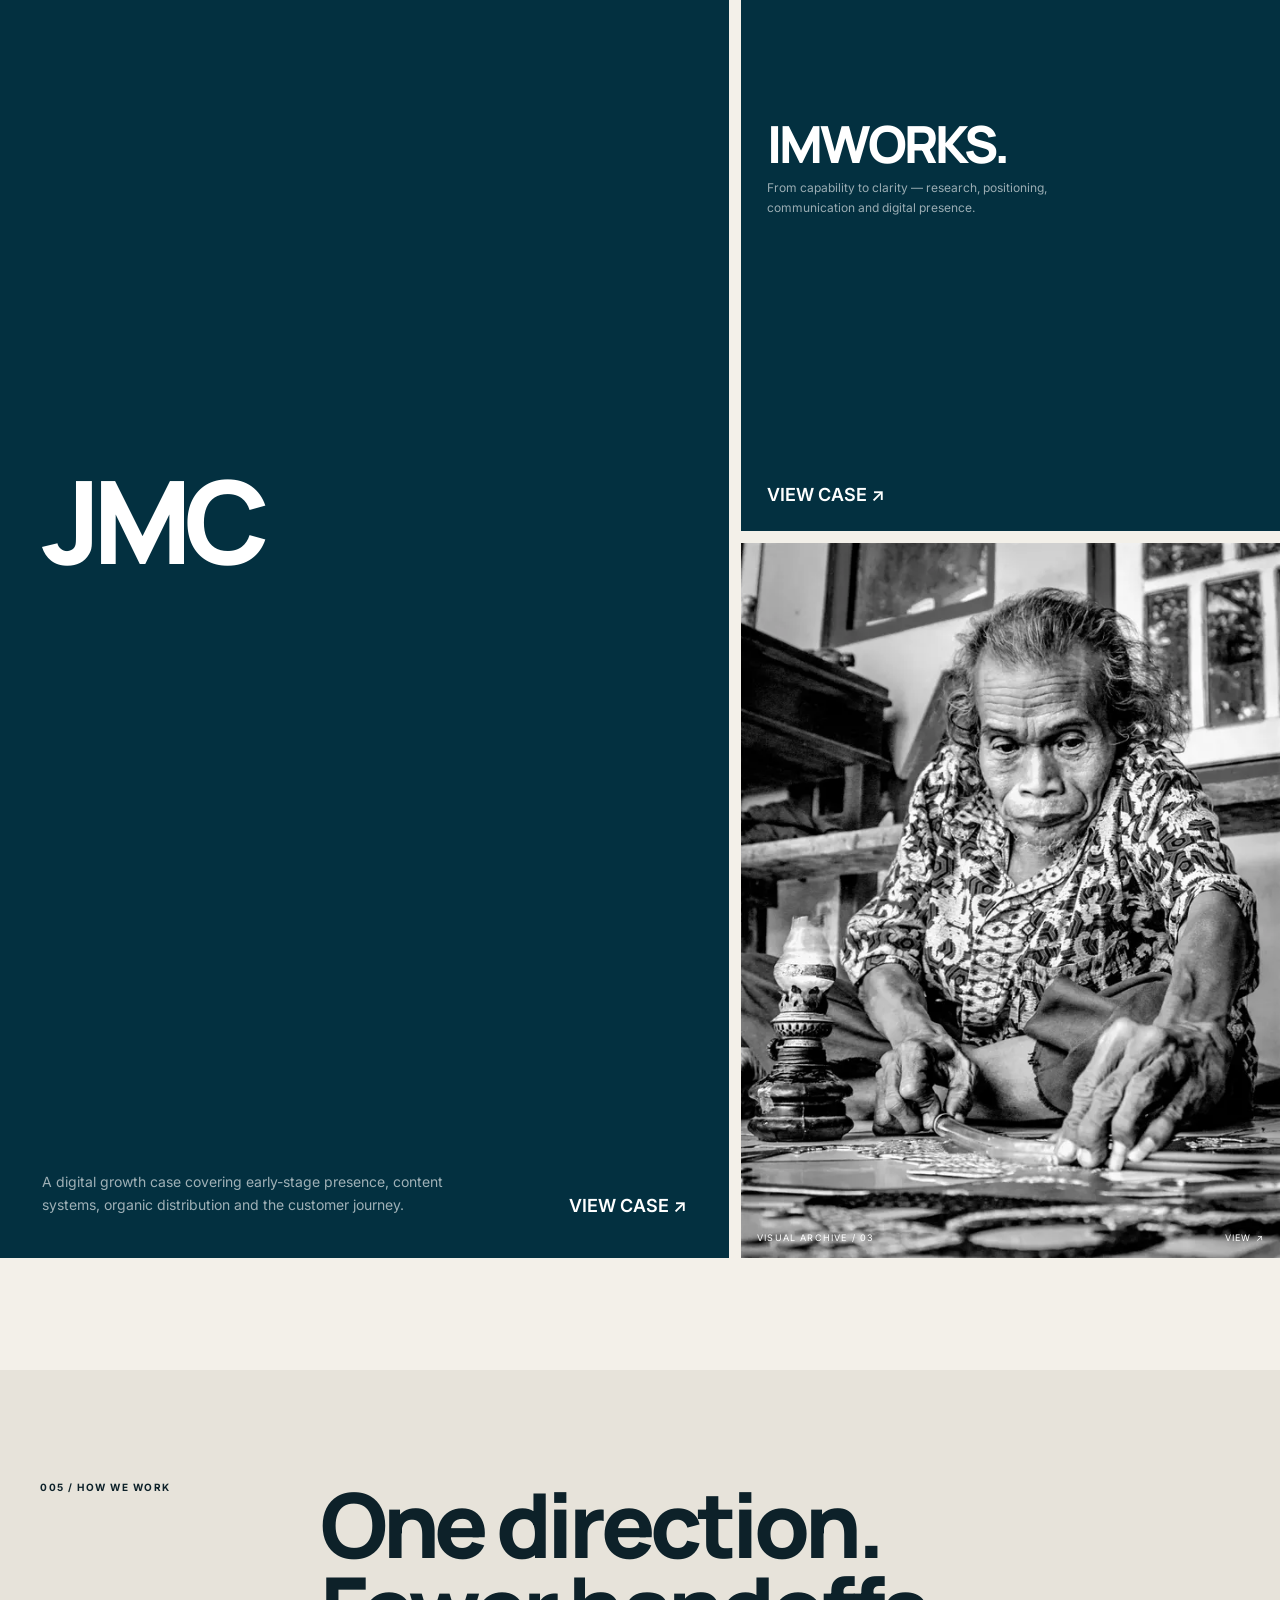
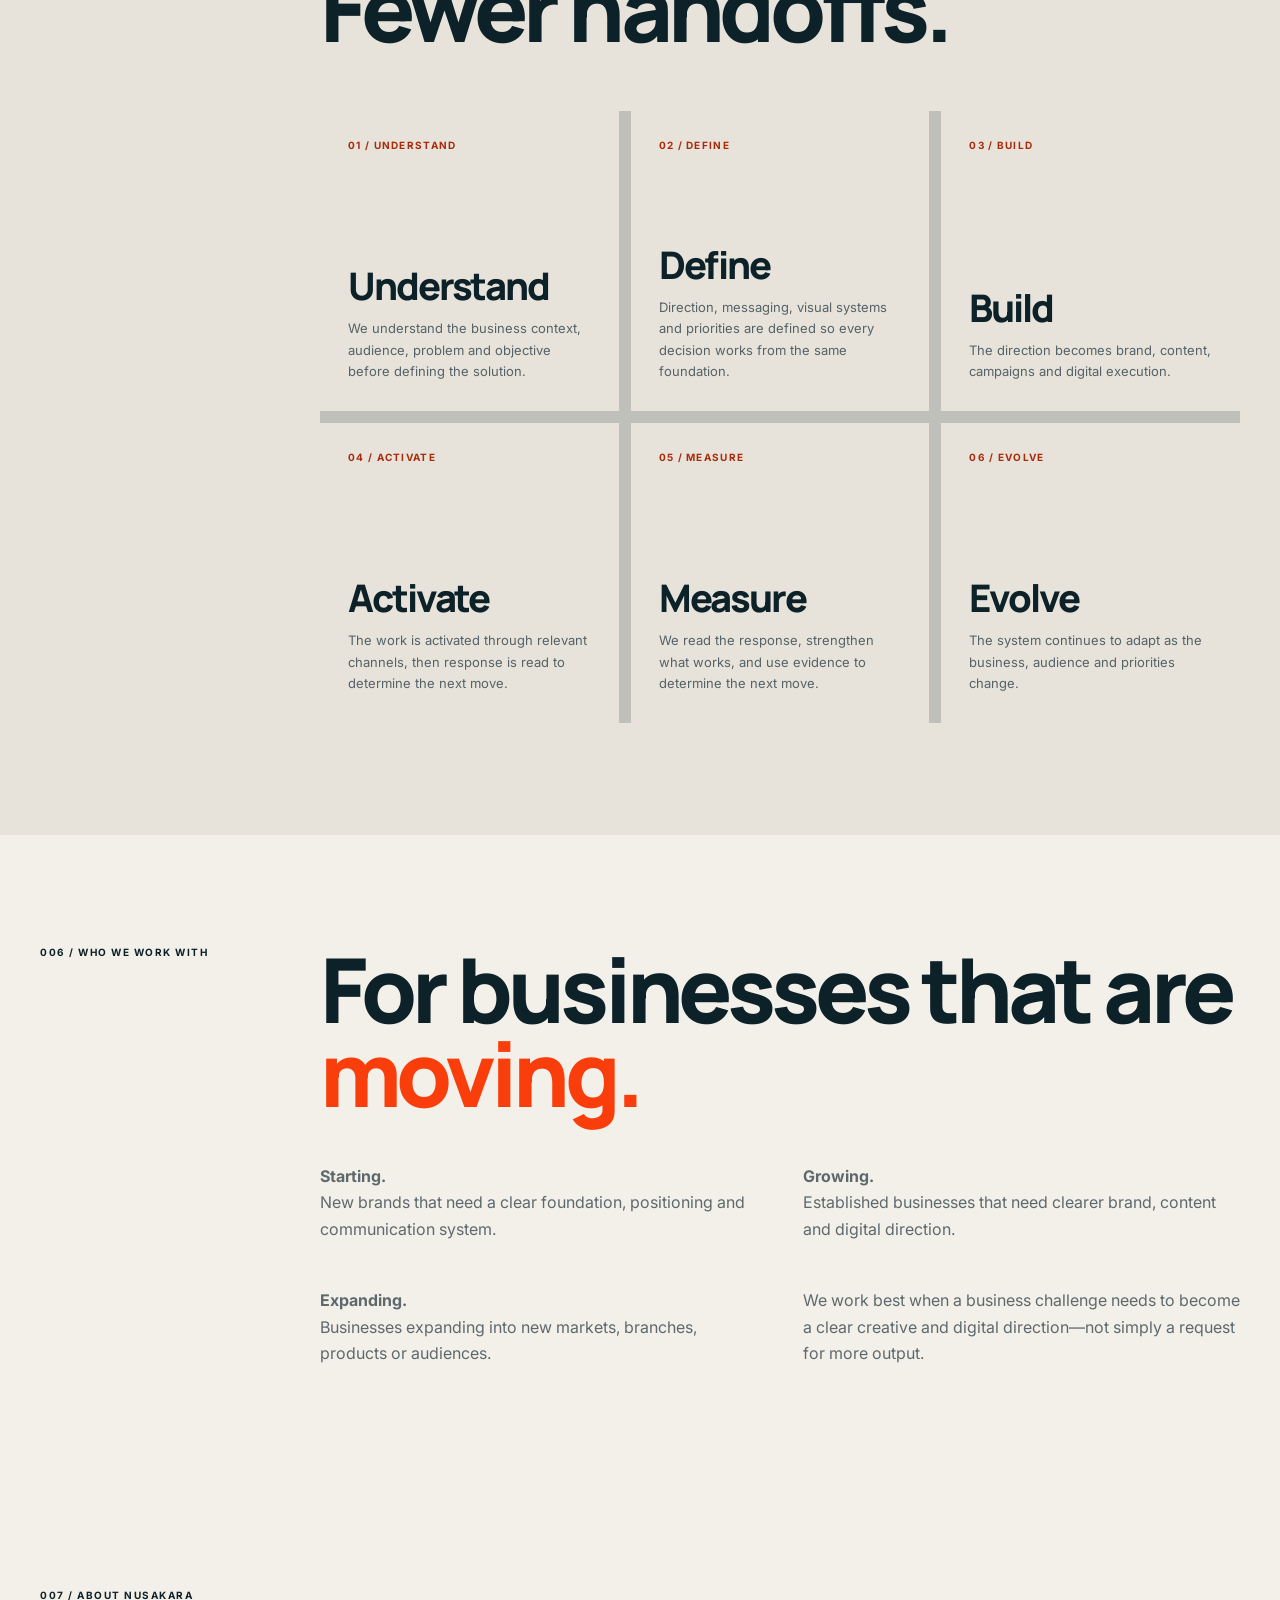
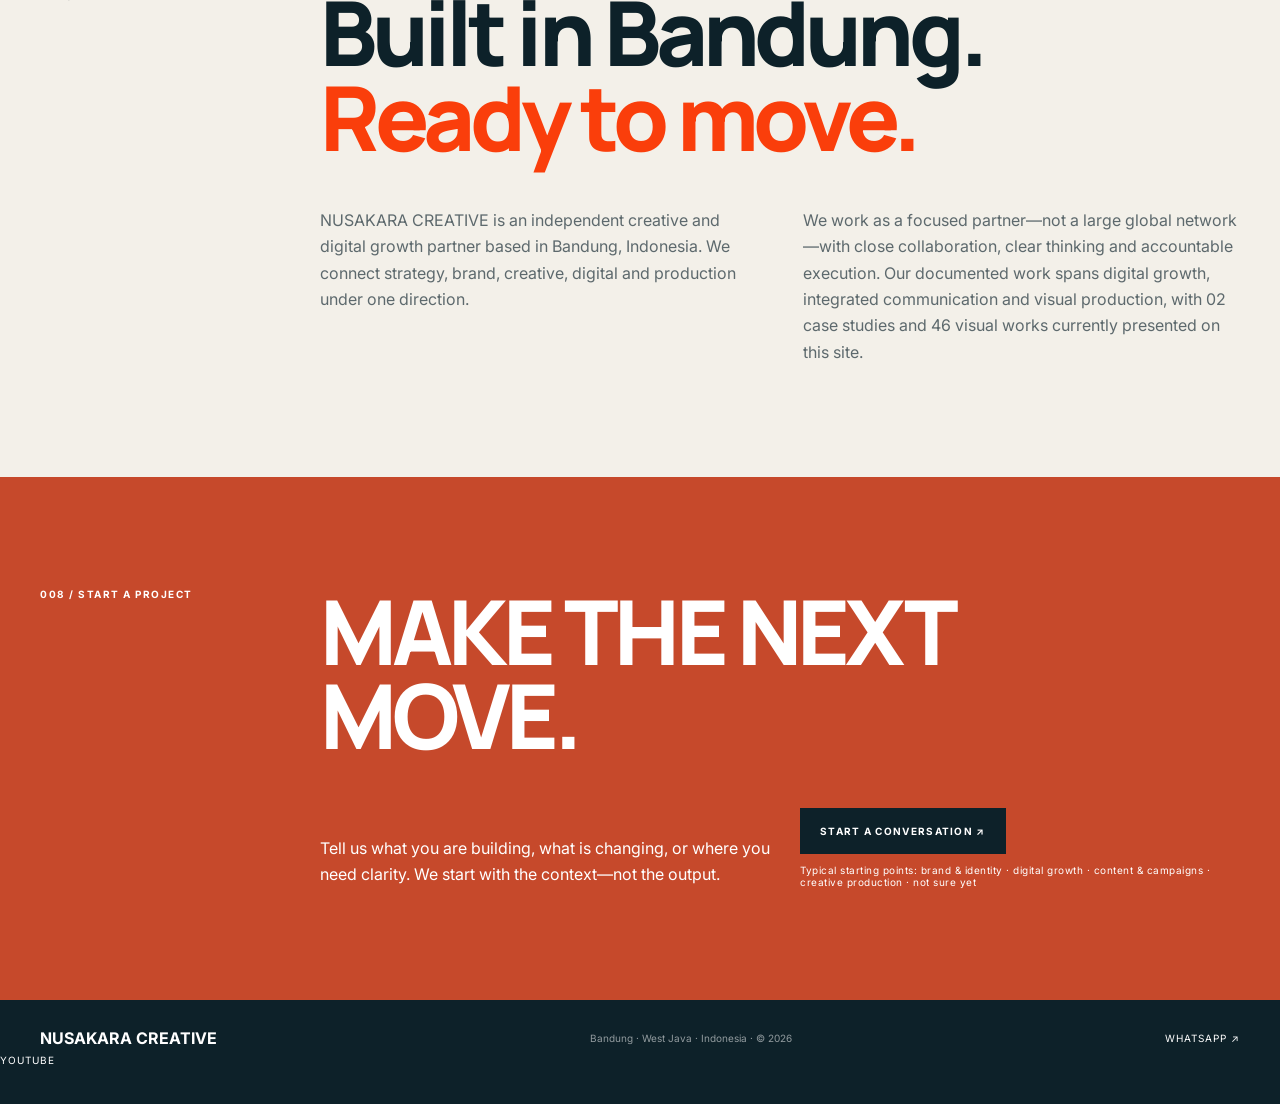
==== commit f83d9591: "Align site shell with NUSAKARA Brand Kit" ====
--- a/index.html
+++ b/index.html
@@ -8,7 +8,7 @@
 <meta property="og:type" content="website"><meta property="og:title" content="NUSAKARA CREATIVE — Creative & Digital Growth Partner in Indonesia"><meta property="og:description" content="Strategy, creative and digital execution for businesses building, growing or expanding."><meta property="og:url" content="https://nusakaracreative.github.io/nusakaracreative/"><meta property="og:site_name" content="NUSAKARA CREATIVE"><meta property="og:image" content="https://nusakaracreative.github.io/nusakaracreative/13.webp">
 <meta name="twitter:card" content="summary_large_image"><meta name="twitter:title" content="NUSAKARA CREATIVE — Creative & Digital Growth Partner in Indonesia"><meta name="twitter:description" content="Strategy, creative and digital execution for businesses building, growing or expanding."><meta name="twitter:image" content="https://nusakaracreative.github.io/nusakaracreative/13.webp"><meta name="twitter:image:alt" content="Selected commercial work by NUSAKARA CREATIVE"><meta property="og:image:alt" content="Selected commercial work by NUSAKARA CREATIVE">
 <meta name="theme-color" content="#f3f0e9"><meta name="format-detection" content="telephone=no"><link rel="preload" as="image" href="13.webp" imagesrcset="13-480.webp 480w,13-800.webp 800w,13-1200.webp 1200w" imagesizes="(max-width:800px) 100vw,44vw" fetchpriority="high">
-<link rel="preconnect" href="https://fonts.googleapis.com"><link rel="preconnect" href="https://fonts.gstatic.com" crossorigin><link href="https://fonts.googleapis.com/css2?family=Manrope:wght@400;500;600;700;800;900&family=Inter+Tight:wght@400;500;600;700&display=swap" rel="stylesheet">
+<link rel="preconnect" href="https://fonts.googleapis.com"><link rel="preconnect" href="https://fonts.gstatic.com" crossorigin><link href="https://fonts.googleapis.com/css2?family=Manrope:wght@400;500;600;700;800;900&family=Inter:wght@400;500;600;700&display=swap" rel="stylesheet">
 <link rel="icon" href="favicon.svg" type="image/svg+xml">
 <style>
 :root{--paper:#f3f0e9;--ink:#0d2129;--deep:#033040;--orange:#fa3e0b;--red:#c6492b;--muted:#5d696d;--line:rgba(13,33,41,.18);--white:#fff;--max:1380px}*{box-sizing:border-box}html{scroll-behavior:smooth;scroll-padding-top:78px}body{margin:0;background:var(--paper);color:var(--ink);font-family:"Inter",Arial,sans-serif;-webkit-font-smoothing:antialiased}a{color:inherit;text-decoration:none}img{display:block;max-width:100%}a:focus-visible,button:focus-visible{outline:2px solid var(--orange);outline-offset:4px}.wrap{width:min(calc(100% - 64px),var(--max));margin:auto}.skip{position:fixed;z-index:100;top:12px;left:12px;transform:translateY(-150%);background:var(--ink);color:#fff;padding:10px 12px;font-size:12px}.skip:focus{transform:none}.eyebrow,.meta,.index{font-size:10px;line-height:1;letter-spacing:.15em;text-transform:uppercase;font-weight:700}.eyebrow{color:var(--ink)}.capabilities .eyebrow{color:var(--orange)}.index{color:var(--muted)}.rule{border-top:1px solid var(--line)}h1,h2,h3{font-family:"Manrope",Arial,sans-serif;margin:0;font-weight:800;letter-spacing:-.055em;line-height:.95;overflow-wrap:anywhere}p{margin:0;line-height:1.65;color:var(--muted)}header{position:sticky;z-index:50;top:0;left:0;right:0;height:78px;background:rgba(243,240,233,.9);backdrop-filter:blur(16px);border-bottom:1px solid var(--line)}.nav{height:78px;display:flex;align-items:center;justify-content:space-between;gap:24px}.brand{display:flex;align-items:center;gap:10px}.brand img{width:36px;height:36px;display:block;object-fit:contain;flex:0 0 36px}.brand-name{font:700 13px/1 "Manrope";letter-spacing:.02em}.brand-sub{font-size:9px;letter-spacing:.13em;color:var(--muted);margin-top:5px}.navlinks{display:flex;align-items:center;gap:27px}.navlinks a{font-size:10px;font-weight:700;letter-spacing:.12em;text-transform:uppercase}.navlinks a:hover{color:var(--orange)}.navcta{background:var(--ink);color:#fff;padding:13px 16px;min-height:44px;display:inline-flex;align-items:center;justify-content:center}.hero{padding:132px 0 88px}.hero-top{display:grid;grid-template-columns:minmax(0,1fr) auto;align-items:end;margin-bottom:28px}.hero-grid{display:grid;grid-template-columns:minmax(0,1.18fr) minmax(340px,.82fr);align-items:start;gap:clamp(42px,6vw,88px)}.hero-main{min-width:0;padding-top:12px}.hero-title{font-size:clamp(76px,9.6vw,148px);max-width:920px;min-width:0}.hero-title .accent{color:var(--orange)}.hero-copy{margin-top:48px;padding-top:26px;border-top:1px solid var(--line);display:grid;grid-template-columns:minmax(150px,.7fr) minmax(260px,1.3fr);gap:34px}.hero-copy p{font-size:18px;max-width:560px;color:var(--ink);line-height:1.5}.hero-copy small{font-size:10px;line-height:1.8;letter-spacing:.08em;text-transform:uppercase;color:var(--muted);max-width:330px}.hero-actions{display:flex;flex-wrap:wrap;gap:8px;margin-top:30px;grid-column:1 / -1}.hero-actions a{display:inline-flex;align-items:center;min-height:44px;padding:12px 15px;border:1px solid var(--ink);font-size:10px;font-weight:700;letter-spacing:.12em;text-transform:uppercase}.hero-actions a:first-child{background:var(--ink);color:#fff}.hero-media{position:relative;margin:0;width:100%;max-width:none}.hero-media img{width:100%;height:auto;aspect-ratio:4 / 5;object-fit:cover;object-position:center}.hero-caption{display:flex;justify-content:space-between;gap:20px;border-bottom:1px solid var(--line);padding:11px 0;font-size:9px;letter-spacing:.12em;text-transform:uppercase}.hero-caption span:last-child{color:var(--muted)}.hero-index{display:none}.statement{padding:118px 0}.statement-grid{display:grid;grid-template-columns:minmax(0,22%) minmax(0,78%);gap:40px}.statement h2{font-size:clamp(54px,7vw,104px);max-width:1050px;line-height:.95}.statement h2 em{font-style:normal;color:var(--orange)}.statement-copy{display:grid;grid-template-columns:1fr 1fr;gap:45px;margin-top:48px;max-width:1000px}.statement-copy p{font-size:16px}.capabilities{background:var(--ink);color:#fff;padding:105px 0}.cap-head{display:grid;grid-template-columns:minmax(0,22%) minmax(0,78%);gap:40px}.cap-head h2{font-size:clamp(54px,7vw,102px);max-width:900px;line-height:.95}.cap-list{margin-top:72px;border-top:1px solid rgba(255,255,255,.25)}.cap{display:grid;grid-template-columns:8% 24% 1fr;gap:25px;padding:28px 0;border-bottom:1px solid rgba(255,255,255,.2);align-items:start}.cap .num{font:700 11px "Manrope";color:#ff795b;letter-spacing:.1em}.cap h3{font-size:clamp(30px,3.5vw,52px);line-height:.95}.cap p{color:rgba(255,255,255,.58);font-size:14px;max-width:560px}.work{padding:110px 0}.work-head{display:grid;grid-template-columns:minmax(0,22%) minmax(0,78%);gap:40px;align-items:end}.work-head h2{font-size:clamp(56px,7vw,105px);line-height:.95}.work-head p{margin-top:22px;max-width:580px}.feature{display:grid;grid-template-columns:minmax(0,1.15fr) minmax(300px,.85fr);gap:12px;margin-top:65px}.case-link{background:var(--deep);color:#fff;min-height:510px;padding:42px;display:flex;flex-direction:column;justify-content:space-between}.case-top{display:flex;justify-content:space-between;gap:20px;font-size:9px;letter-spacing:.14em}.case-title{font-size:clamp(68px,9vw,140px);letter-spacing:-.07em;line-height:.92;overflow-wrap:anywhere}.case-bottom{display:flex;justify-content:space-between;align-items:end;gap:25px}.case-bottom p{color:rgba(255,255,255,.62);max-width:430px;font-size:14px}.arrow{font:600 18px "Inter"}.work-side{display:grid;grid-template-rows:1fr 1fr;gap:12px}.tile{position:relative;overflow:hidden;min-height:260px}.tile img{width:100%;height:100%;object-fit:cover;transition:transform .5s ease}.tile:hover img{transform:scale(1.025)}.tile-case{background:var(--deep);color:#fff;min-height:251px;padding:26px;display:flex;flex-direction:column;justify-content:space-between}.tile-case .tile-case-top{display:flex;justify-content:space-between;font-size:9px;letter-spacing:.12em}.tile-case h3{font-size:clamp(42px,4vw,68px);line-height:.9}.tile-case p{color:rgba(255,255,255,.6);font-size:12px;max-width:300px;margin-top:12px}.tile-label{position:absolute;left:16px;right:16px;bottom:15px;color:#fff;font-size:9px;letter-spacing:.13em;text-transform:uppercase;display:flex;justify-content:space-between;text-shadow:0 1px 10px rgba(0,0,0,.4)}.process{background:#e7e3da;padding:105px 0}.process-grid{display:grid;grid-template-columns:minmax(0,22%) minmax(0,78%);gap:40px}.process h2{font-size:clamp(55px,7vw,100px);line-height:.95}.steps{display:grid;grid-template-columns:repeat(3,1fr);gap:1px;background:var(--line);margin-top:60px}.step{background:#e7e3da;min-height:300px;padding:28px;display:flex;flex-direction:column}.step .num{font-size:10px;color:var(--orange);letter-spacing:.13em;font-weight:700}.step h3{font-size:38px;margin-top:auto;line-height:.95}.step p{font-size:13px;margin-top:15px}.cta{background:var(--red);color:#fff;padding:105px 0}.cta-grid{display:grid;grid-template-columns:minmax(0,22%) minmax(0,78%);gap:40px}.cta h2{font-size:clamp(60px,9vw,135px);max-width:1050px;line-height:.95}.cta-row{display:flex;justify-content:space-between;align-items:end;gap:30px;margin-top:50px}.cta-row p{color:rgba(255,255,255,.8);max-width:450px}.cta-btn{display:inline-flex;background:var(--ink);color:#fff;padding:17px 20px;font-size:10px;font-weight:700;letter-spacing:.13em;text-transform:uppercase}.footer{background:var(--ink);color:#fff;padding:28px 0}.footer-row{display:flex;justify-content:space-between;gap:30px;align-items:center}.footer small{color:rgba(255,255,255,.5);font-size:10px}.footer a{font-size:10px;letter-spacing:.1em;text-transform:uppercase}.mobile-toggle{display:none;border:0;background:none;cursor:pointer;min-width:44px;min-height:44px;place-items:center}
@@ -18,12 +18,12 @@
 /* Accessibility hardening: WCAG AA contrast on light/CTA surfaces */
 .step .num{color:#a92b09}.step p{color:#556267}.cta-row p{color:#fff}.cta-row small{color:#fff!important}
 </style>
-<script type="application/ld+json">{"@context":"https://schema.org","@graph":[{"@type":"Organization","@id":"https://nusakaracreative.github.io/nusakaracreative/#organization","name":"NUSAKARA CREATIVE","url":"https://nusakaracreative.github.io/nusakaracreative/","logo":"https://nusakaracreative.github.io/nusakaracreative/assets/nusakara-logo-official.png","description":"Creative and digital growth partner based in Bandung, Indonesia, connecting strategy, brand, creative, digital and production.","areaServed":"Indonesia"},{"@type":"ProfessionalService","@id":"https://nusakaracreative.github.io/nusakaracreative/#service","name":"NUSAKARA CREATIVE","url":"https://nusakaracreative.github.io/nusakaracreative/","provider":{"@id":"https://nusakaracreative.github.io/nusakaracreative/#organization"},"serviceType":["Creative Strategy","Branding","Content Creation","Digital Marketing","Social Media Management","Creative Production"],"areaServed":"Indonesia"},{"@type":"WebSite","@id":"https://nusakaracreative.github.io/nusakaracreative/#website","url":"https://nusakaracreative.github.io/nusakaracreative/","name":"NUSAKARA CREATIVE","publisher":{"@id":"https://nusakaracreative.github.io/nusakaracreative/#organization"}}]}</script>
+<script type="application/ld+json">{"@context":"https://schema.org","@graph":[{"@type":"Organization","@id":"https://nusakaracreative.github.io/nusakaracreative/#organization","name":"NUSAKARA CREATIVE","url":"https://nusakaracreative.github.io/nusakaracreative/","logo":"https://nusakaracreative.github.io/nusakaracreative/assets/NUSAKARA_MASTER_LOGO_READY_TO_USE.png","description":"Creative and digital growth partner based in Bandung, Indonesia, connecting strategy, brand, creative, digital and production.","areaServed":"Indonesia"},{"@type":"ProfessionalService","@id":"https://nusakaracreative.github.io/nusakaracreative/#service","name":"NUSAKARA CREATIVE","url":"https://nusakaracreative.github.io/nusakaracreative/","provider":{"@id":"https://nusakaracreative.github.io/nusakaracreative/#organization"},"serviceType":["Creative Strategy","Branding","Content Creation","Digital Marketing","Social Media Management","Creative Production"],"areaServed":"Indonesia"},{"@type":"WebSite","@id":"https://nusakaracreative.github.io/nusakaracreative/#website","url":"https://nusakaracreative.github.io/nusakaracreative/","name":"NUSAKARA CREATIVE","publisher":{"@id":"https://nusakaracreative.github.io/nusakaracreative/#organization"}}]}</script>
 <link rel="stylesheet" href="assets/css/design-system.css?v=20261008">
 </head>
 <body class="home-page">
 <a class="skip" href="#main">Skip to content</a>
-<header><div class="wrap nav"><a class="brand" href="./" aria-label="NUSAKARA CREATIVE"><img src="assets/nusakara-logo-mark.svg" alt="NUSAKARA CREATIVE logo"><div><div class="brand-name">NUSAKARA CREATIVE</div><div class="brand-sub">CREATIVE & DIGITAL GROWTH PARTNER</div></div></a><nav id="main-nav" class="navlinks" aria-label="Main navigation"><a href="portfolio/">Work</a><a href="#capabilities">Capabilities</a><a href="#process">Approach</a><a href="brand-kit/">Brand Kit</a><a href="#about">About</a><a href="#contact">Contact</a><a class="navcta" href="https://wa.me/6282312493330?text=Hello%20NUSAKARA%20CREATIVE.%20I%27d%20like%20to%20discuss%20a%20project.%20Business%3A%20%5Bname%5D%20%7C%20Objective%3A%20%5Bwhat%20needs%20to%20change%5D%20%7C%20Scope%3A%20%5Bproject%5D%20%7C%20Timeline%3A%20%5Bwhen%5D" target="_blank" rel="noopener" aria-label="Contact NUSAKARA CREATIVE via WhatsApp">Start a project ↗</a></nav><button class="mobile-toggle" type="button" aria-label="Open navigation menu" aria-expanded="false" aria-controls="main-nav">MENU</button></div></header>
+<header><div class="wrap nav"><a class="brand" href="./" aria-label="NUSAKARA CREATIVE"><img src="assets/NUSAKARA_MASTER_LOGO_READY_TO_USE.png" alt="NUSAKARA CREATIVE logo"><div><div class="brand-name">NUSAKARA CREATIVE</div><div class="brand-sub">CREATIVE & DIGITAL GROWTH PARTNER</div></div></a><nav id="main-nav" class="navlinks" aria-label="Main navigation"><a href="portfolio/">Work</a><a href="#capabilities">Capabilities</a><a href="#process">Approach</a><a href="brand-kit/">Brand Kit</a><a href="#about">About</a><a href="#contact">Contact</a><a class="navcta" href="https://wa.me/6282312493330?text=Hello%20NUSAKARA%20CREATIVE.%20I%27d%20like%20to%20discuss%20a%20project.%20Business%3A%20%5Bname%5D%20%7C%20Objective%3A%20%5Bwhat%20needs%20to%20change%5D%20%7C%20Scope%3A%20%5Bproject%5D%20%7C%20Timeline%3A%20%5Bwhen%5D" target="_blank" rel="noopener" aria-label="Contact NUSAKARA CREATIVE via WhatsApp">Start a project ↗</a></nav><button class="mobile-toggle" type="button" aria-label="Open navigation menu" aria-expanded="false" aria-controls="main-nav">MENU</button></div></header>
 <main id="main">
 <section class="hero"><div class="wrap"><div class="hero-top"><div class="eyebrow">001 / CREATIVE & DIGITAL GROWTH PARTNER</div><div class="index">BANDUNG · WEST JAVA · INDONESIA</div></div><div class="hero-grid"><div class="hero-main"><h1 class="hero-title">BUILDING<br><span class="accent">WHAT MOVES.</span></h1><div class="hero-copy"><p>We connect strategy, creativity and digital execution to help businesses build clearer brands, stronger communication and measurable digital progress.</p><small>STRATEGY / BRAND / DIGITAL / CONTENT / CAMPAIGN / PRODUCTION / EXPERIENCE</small><div class="hero-actions"><a href="portfolio/">VIEW OUR WORK ↗</a><a href="https://wa.me/6282312493330?text=Hello%20NUSAKARA%20CREATIVE.%20I%27d%20like%20to%20discuss%20a%20project.%20Business%3A%20%5Bname%5D%20%7C%20Objective%3A%20%5Bwhat%20needs%20to%20change%5D%20%7C%20Scope%3A%20%5Bproject%5D%20%7C%20Timeline%3A%20%5Bwhen%5D" target="_blank" rel="noopener" aria-label="Contact NUSAKARA CREATIVE via WhatsApp">START A PROJECT ↗</a></div></div></div><figure class="hero-media"><span class="hero-index">SELECTED VISUAL / 01</span><img src="13.webp" srcset="13-480.webp 480w,13-800.webp 800w,13-1200.webp 1200w" sizes="(max-width:800px) 100vw,42vw" width="600" height="750" alt="Karya commercial NUSAKARA CREATIVE" fetchpriority="high"><figcaption class="hero-caption"><span>COMMERCIAL / 13</span><span>NUSAKARA VISUAL ARCHIVE</span></figcaption></figure></div></div></section>
 <section class="statement"><div class="wrap statement-grid"><div class="eyebrow">002 / POINT OF VIEW</div><div><h2>Growth starts with <em>clarity.</em></h2><div class="statement-copy"><p>We start with business context: what is being built, who needs to move, and what needs to change. From there, we define the role of brand, creative, content and digital.</p><p>Strategy sets direction. Creativity gives it form. Digital puts it into motion. Together, they work as one system—not as disconnected services.</p></div></div></div></section>
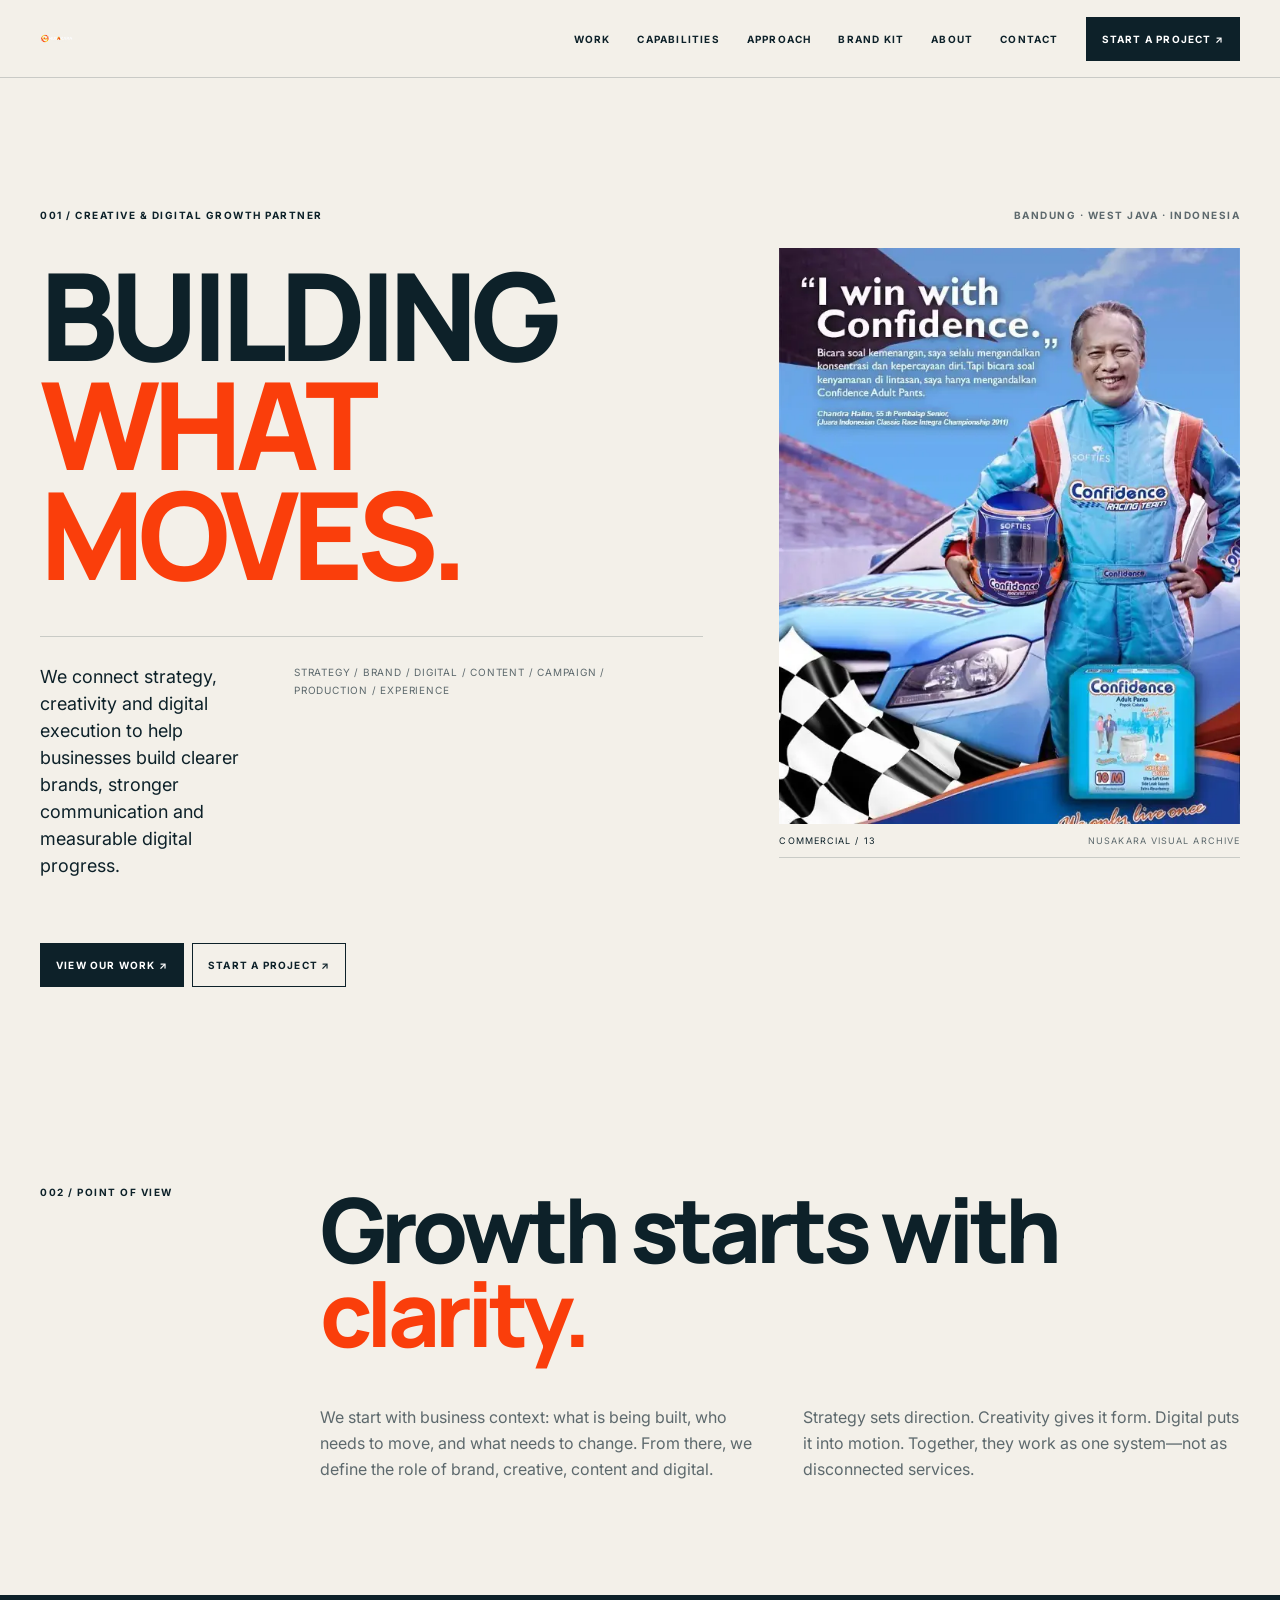
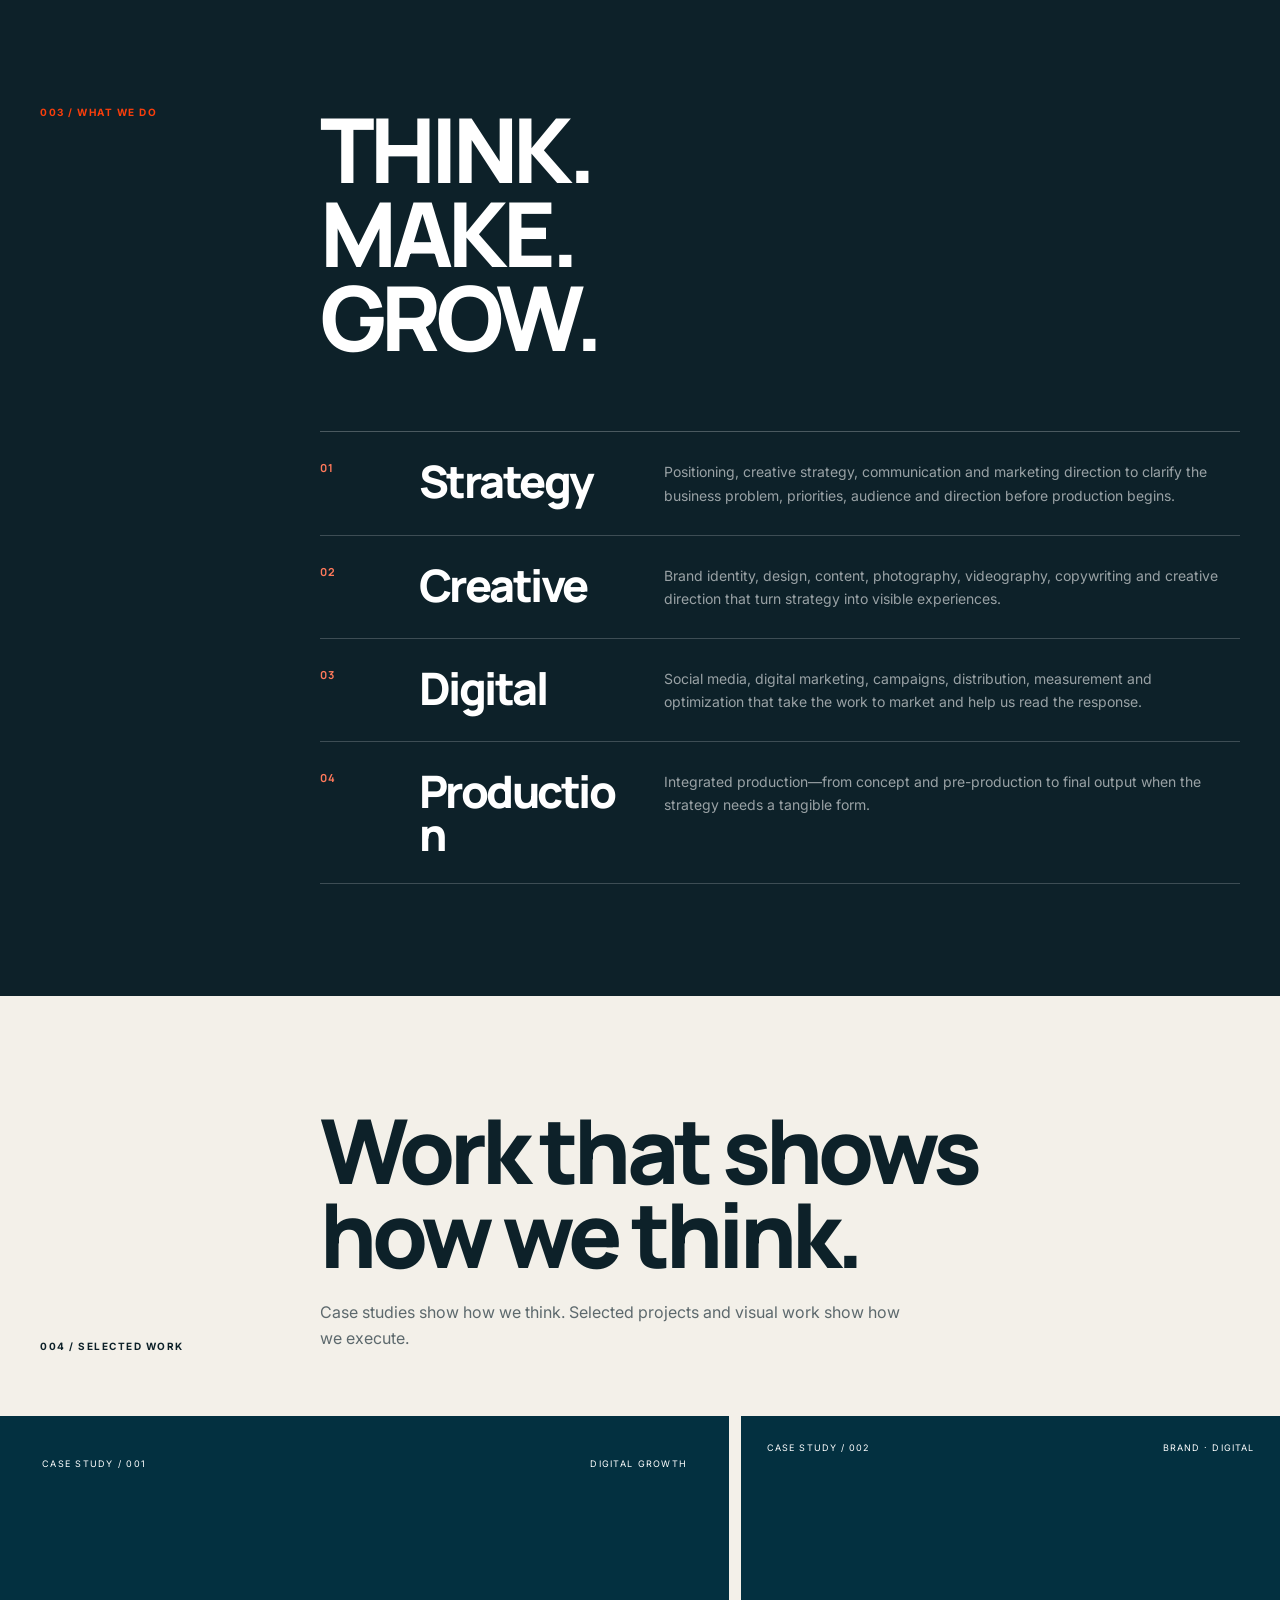
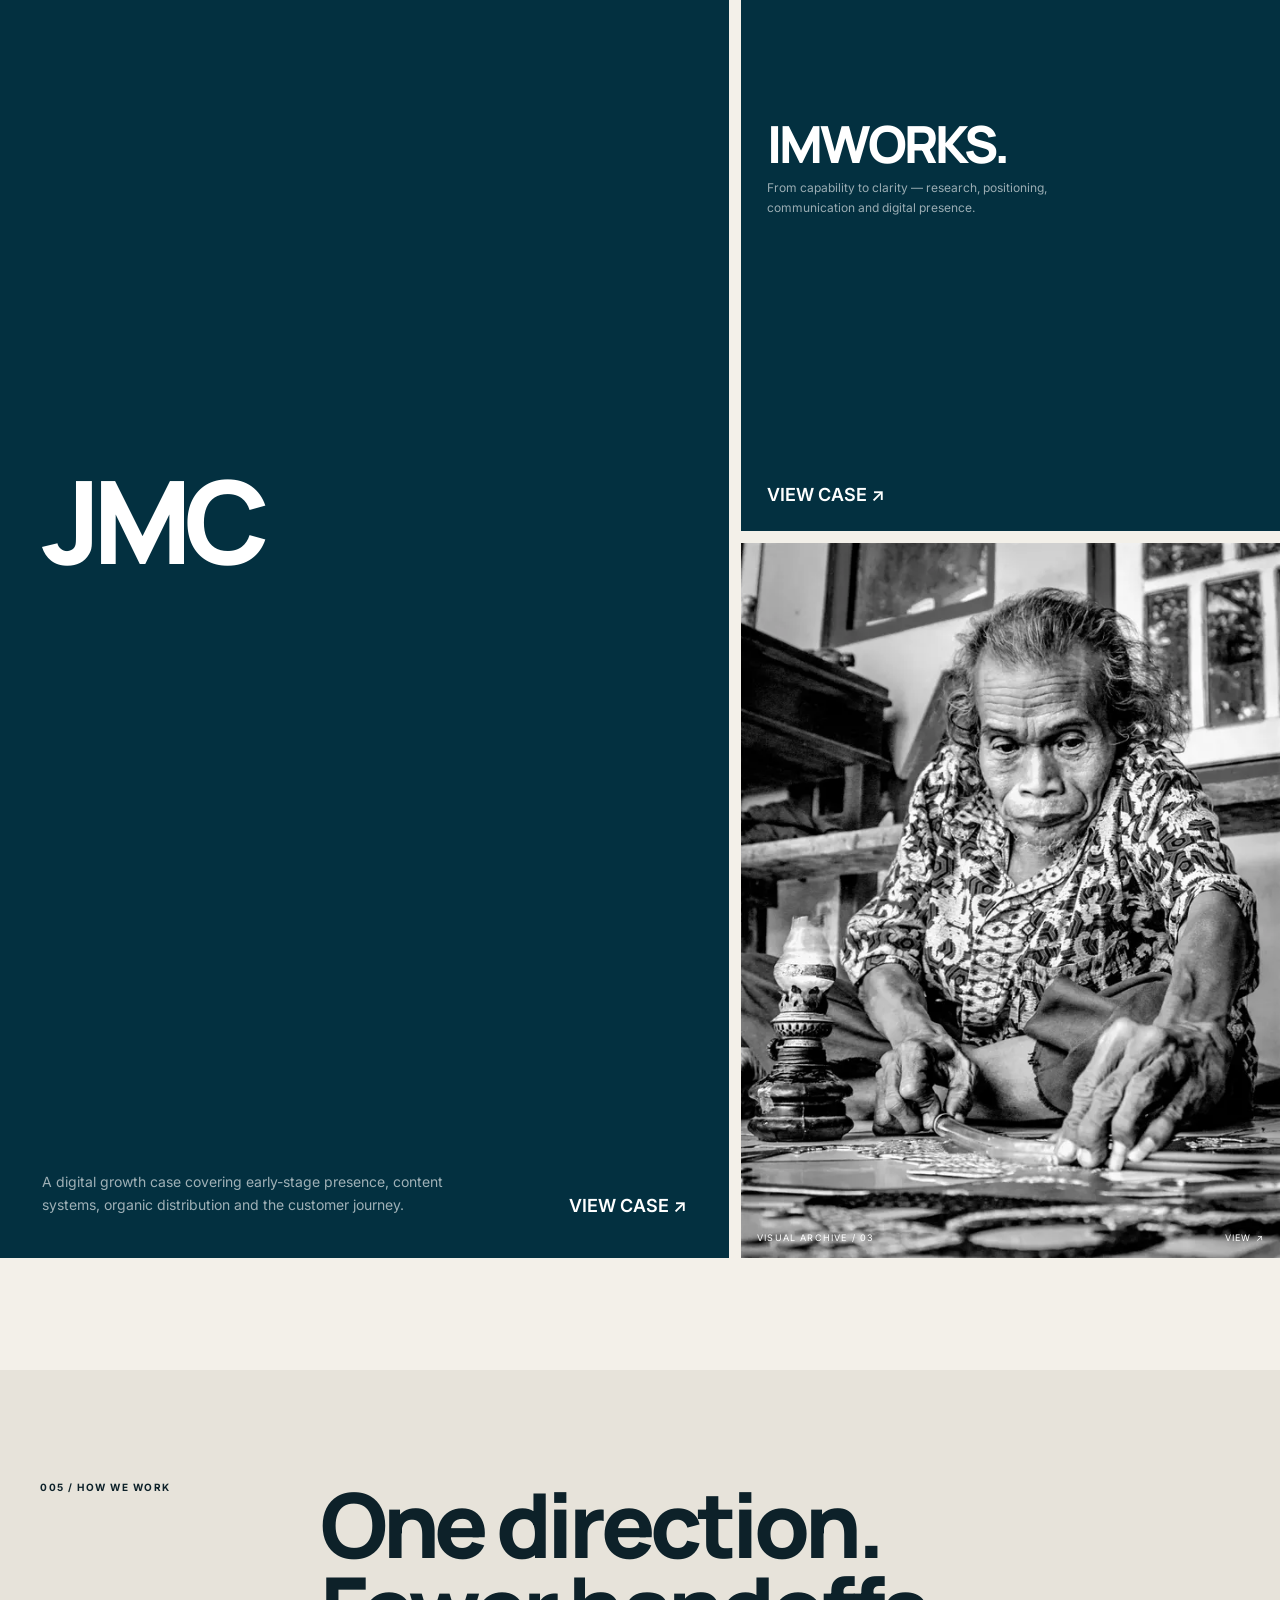
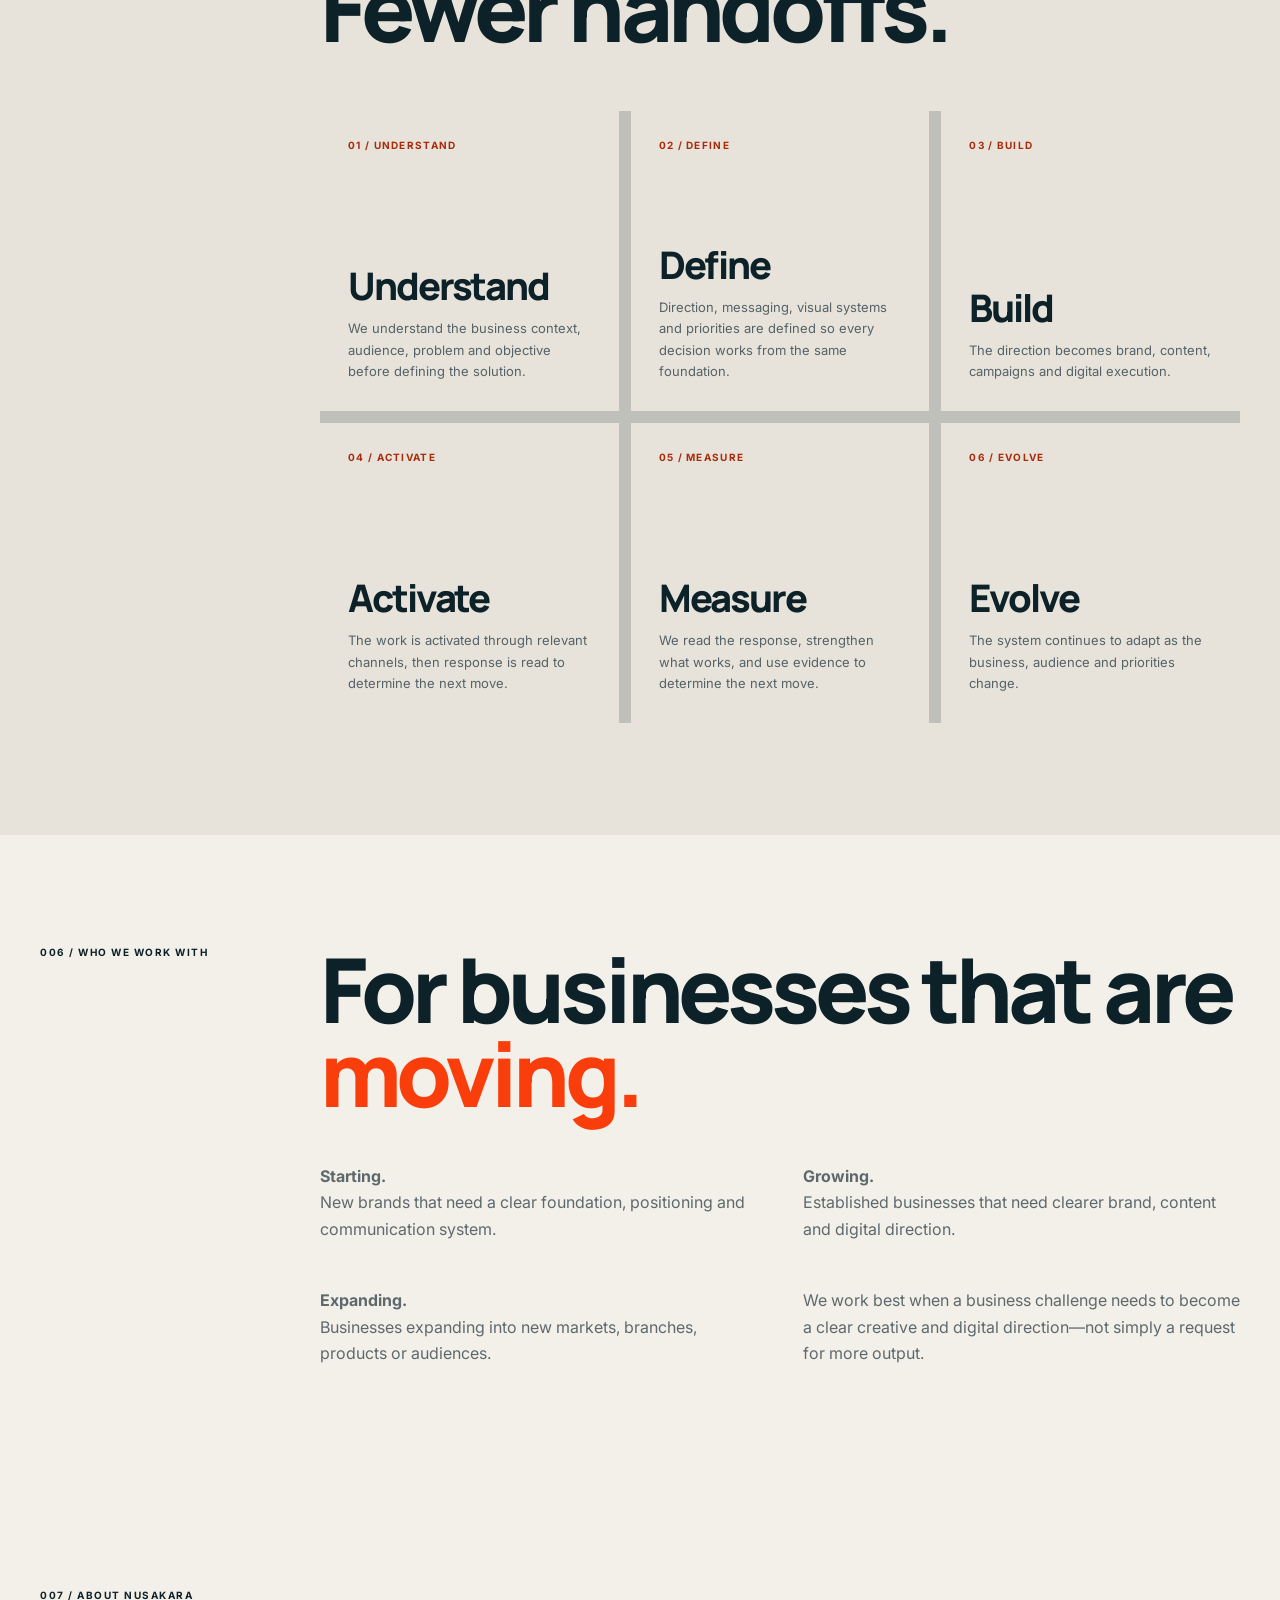
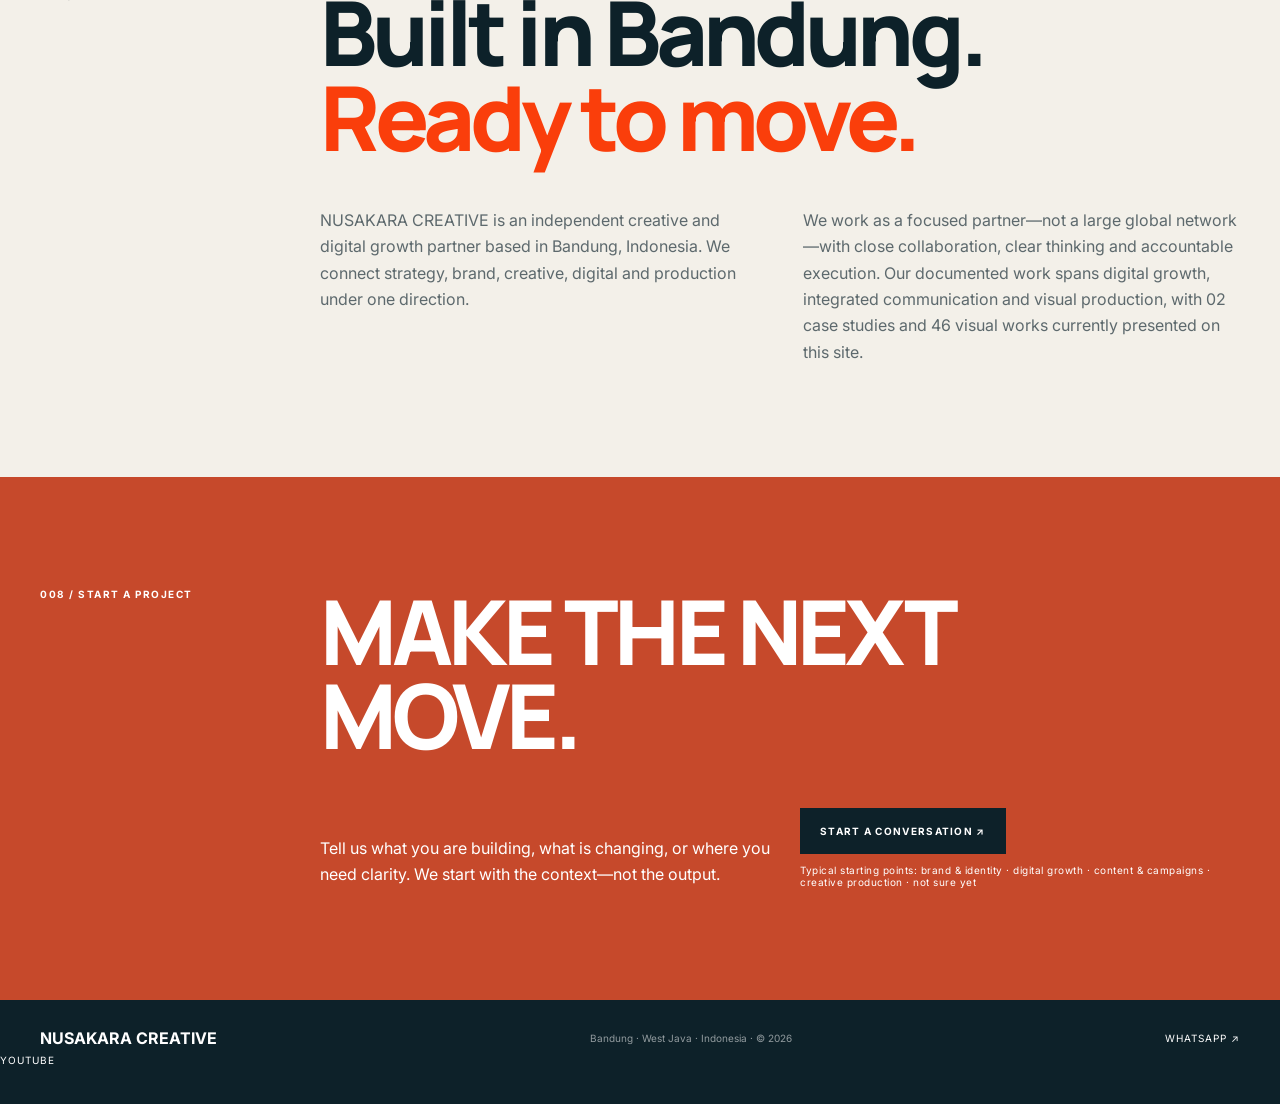
==== commit 398ebf50: "Use official NUSAKARA master logo in site header" ====
--- a/index.html
+++ b/index.html
@@ -23,7 +23,7 @@
 </head>
 <body class="home-page">
 <a class="skip" href="#main">Skip to content</a>
-<header><div class="wrap nav"><a class="brand" href="./" aria-label="NUSAKARA CREATIVE"><img src="assets/NUSAKARA_MASTER_LOGO_READY_TO_USE.png" alt="NUSAKARA CREATIVE logo"><div><div class="brand-name">NUSAKARA CREATIVE</div><div class="brand-sub">CREATIVE & DIGITAL GROWTH PARTNER</div></div></a><nav id="main-nav" class="navlinks" aria-label="Main navigation"><a href="portfolio/">Work</a><a href="#capabilities">Capabilities</a><a href="#process">Approach</a><a href="brand-kit/">Brand Kit</a><a href="#about">About</a><a href="#contact">Contact</a><a class="navcta" href="https://wa.me/6282312493330?text=Hello%20NUSAKARA%20CREATIVE.%20I%27d%20like%20to%20discuss%20a%20project.%20Business%3A%20%5Bname%5D%20%7C%20Objective%3A%20%5Bwhat%20needs%20to%20change%5D%20%7C%20Scope%3A%20%5Bproject%5D%20%7C%20Timeline%3A%20%5Bwhen%5D" target="_blank" rel="noopener" aria-label="Contact NUSAKARA CREATIVE via WhatsApp">Start a project ↗</a></nav><button class="mobile-toggle" type="button" aria-label="Open navigation menu" aria-expanded="false" aria-controls="main-nav">MENU</button></div></header>
+<header><div class="wrap nav"><a class="brand" href="./" aria-label="NUSAKARA CREATIVE"><img src="assets/NUSAKARA_MASTER_LOGO_READY_TO_USE.png" alt="NUSAKARA CREATIVE official logo"></a><nav id="main-nav" class="navlinks" aria-label="Main navigation"><a href="portfolio/">Work</a><a href="#capabilities">Capabilities</a><a href="#process">Approach</a><a href="brand-kit/">Brand Kit</a><a href="#about">About</a><a href="#contact">Contact</a><a class="navcta" href="https://wa.me/6282312493330?text=Hello%20NUSAKARA%20CREATIVE.%20I%27d%20like%20to%20discuss%20a%20project.%20Business%3A%20%5Bname%5D%20%7C%20Objective%3A%20%5Bwhat%20needs%20to%20change%5D%20%7C%20Scope%3A%20%5Bproject%5D%20%7C%20Timeline%3A%20%5Bwhen%5D" target="_blank" rel="noopener" aria-label="Contact NUSAKARA CREATIVE via WhatsApp">Start a project ↗</a></nav><button class="mobile-toggle" type="button" aria-label="Open navigation menu" aria-expanded="false" aria-controls="main-nav">MENU</button></div></header>
 <main id="main">
 <section class="hero"><div class="wrap"><div class="hero-top"><div class="eyebrow">001 / CREATIVE & DIGITAL GROWTH PARTNER</div><div class="index">BANDUNG · WEST JAVA · INDONESIA</div></div><div class="hero-grid"><div class="hero-main"><h1 class="hero-title">BUILDING<br><span class="accent">WHAT MOVES.</span></h1><div class="hero-copy"><p>We connect strategy, creativity and digital execution to help businesses build clearer brands, stronger communication and measurable digital progress.</p><small>STRATEGY / BRAND / DIGITAL / CONTENT / CAMPAIGN / PRODUCTION / EXPERIENCE</small><div class="hero-actions"><a href="portfolio/">VIEW OUR WORK ↗</a><a href="https://wa.me/6282312493330?text=Hello%20NUSAKARA%20CREATIVE.%20I%27d%20like%20to%20discuss%20a%20project.%20Business%3A%20%5Bname%5D%20%7C%20Objective%3A%20%5Bwhat%20needs%20to%20change%5D%20%7C%20Scope%3A%20%5Bproject%5D%20%7C%20Timeline%3A%20%5Bwhen%5D" target="_blank" rel="noopener" aria-label="Contact NUSAKARA CREATIVE via WhatsApp">START A PROJECT ↗</a></div></div></div><figure class="hero-media"><span class="hero-index">SELECTED VISUAL / 01</span><img src="13.webp" srcset="13-480.webp 480w,13-800.webp 800w,13-1200.webp 1200w" sizes="(max-width:800px) 100vw,42vw" width="600" height="750" alt="Karya commercial NUSAKARA CREATIVE" fetchpriority="high"><figcaption class="hero-caption"><span>COMMERCIAL / 13</span><span>NUSAKARA VISUAL ARCHIVE</span></figcaption></figure></div></div></section>
 <section class="statement"><div class="wrap statement-grid"><div class="eyebrow">002 / POINT OF VIEW</div><div><h2>Growth starts with <em>clarity.</em></h2><div class="statement-copy"><p>We start with business context: what is being built, who needs to move, and what needs to change. From there, we define the role of brand, creative, content and digital.</p><p>Strategy sets direction. Creativity gives it form. Digital puts it into motion. Together, they work as one system—not as disconnected services.</p></div></div></div></section>
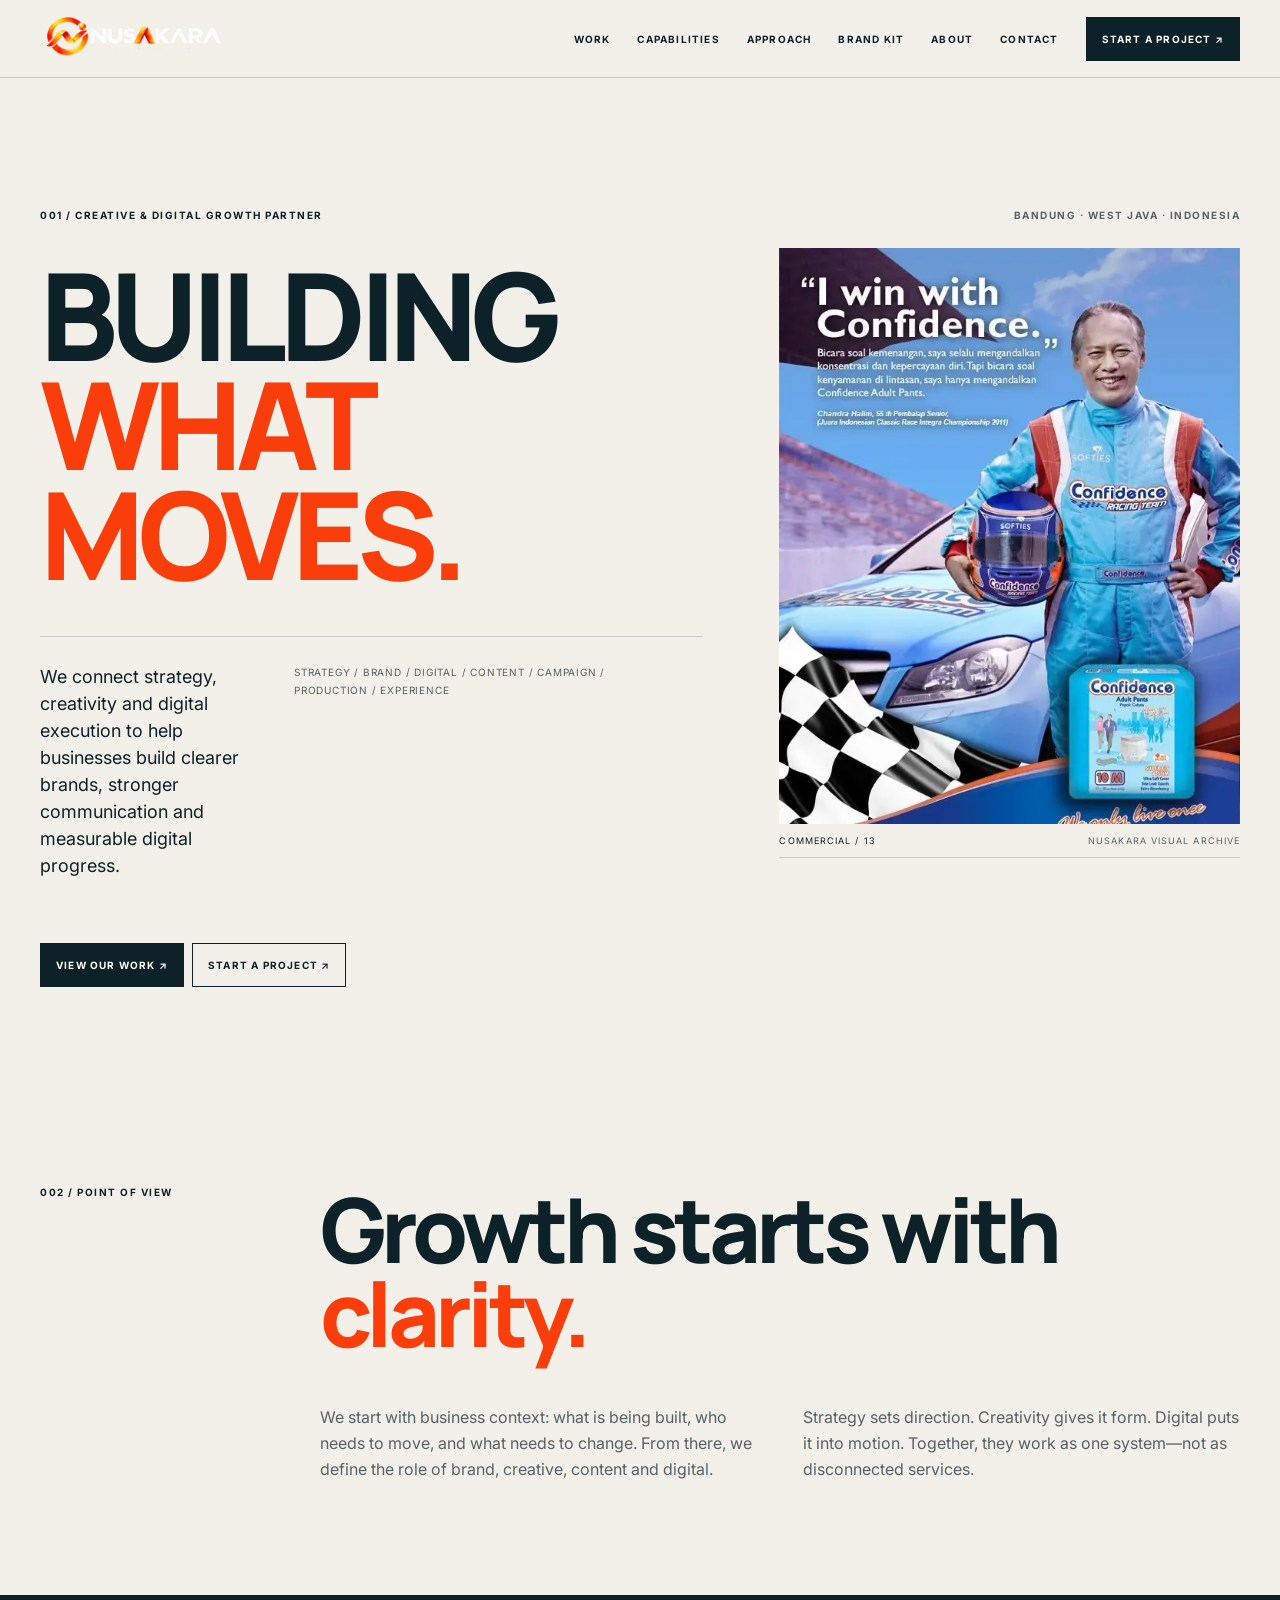
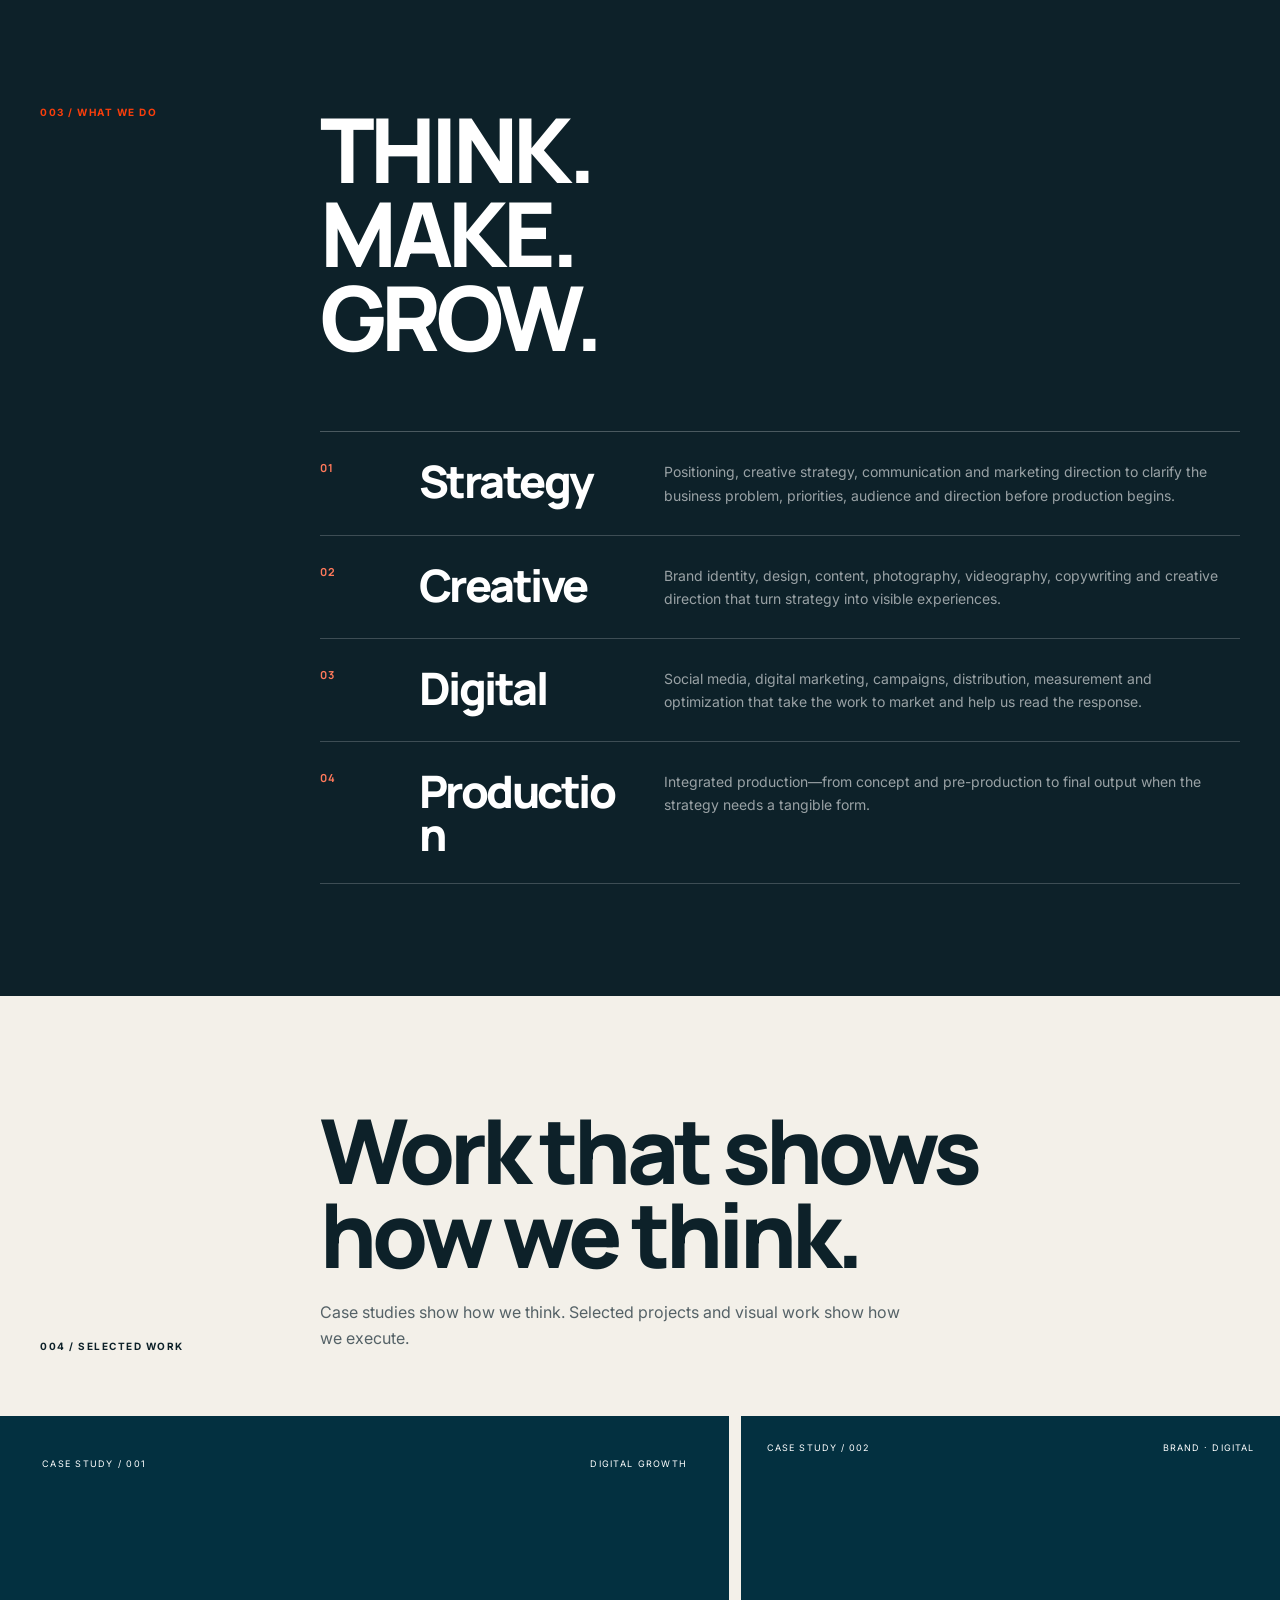
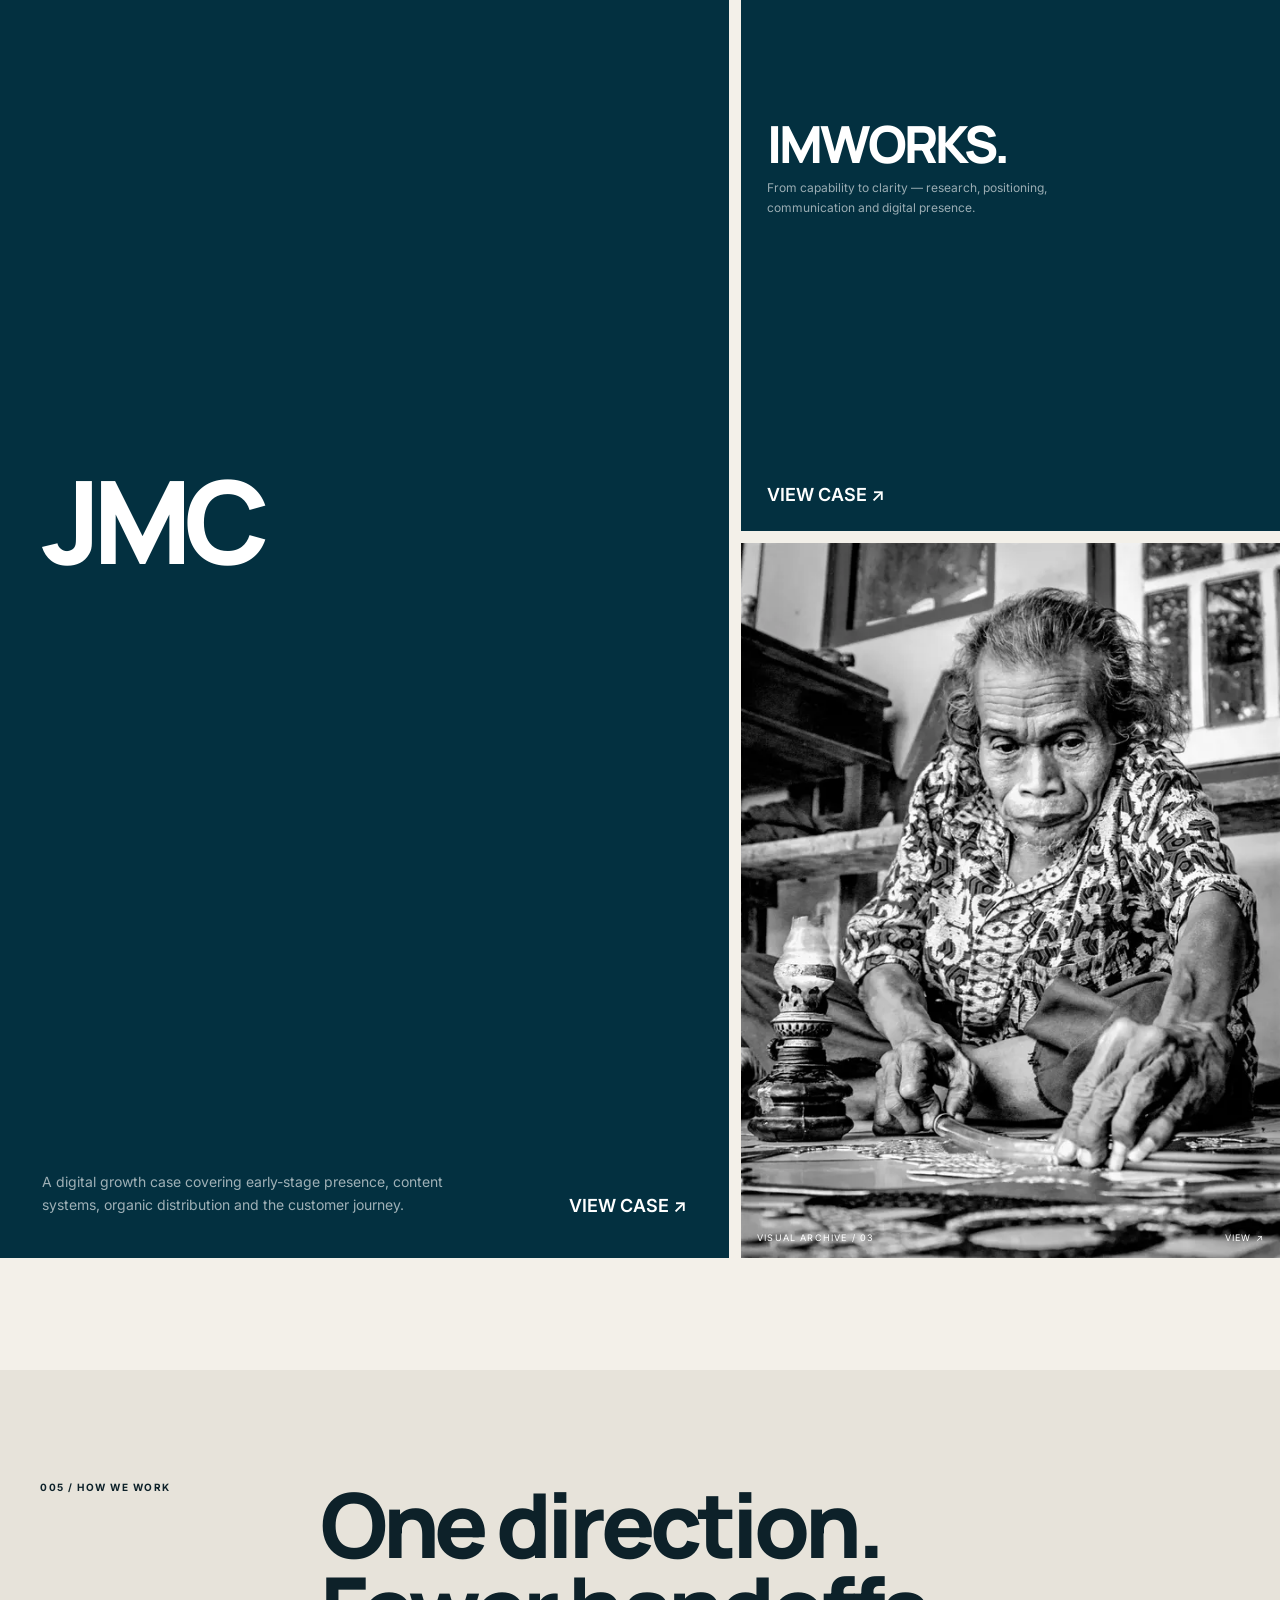
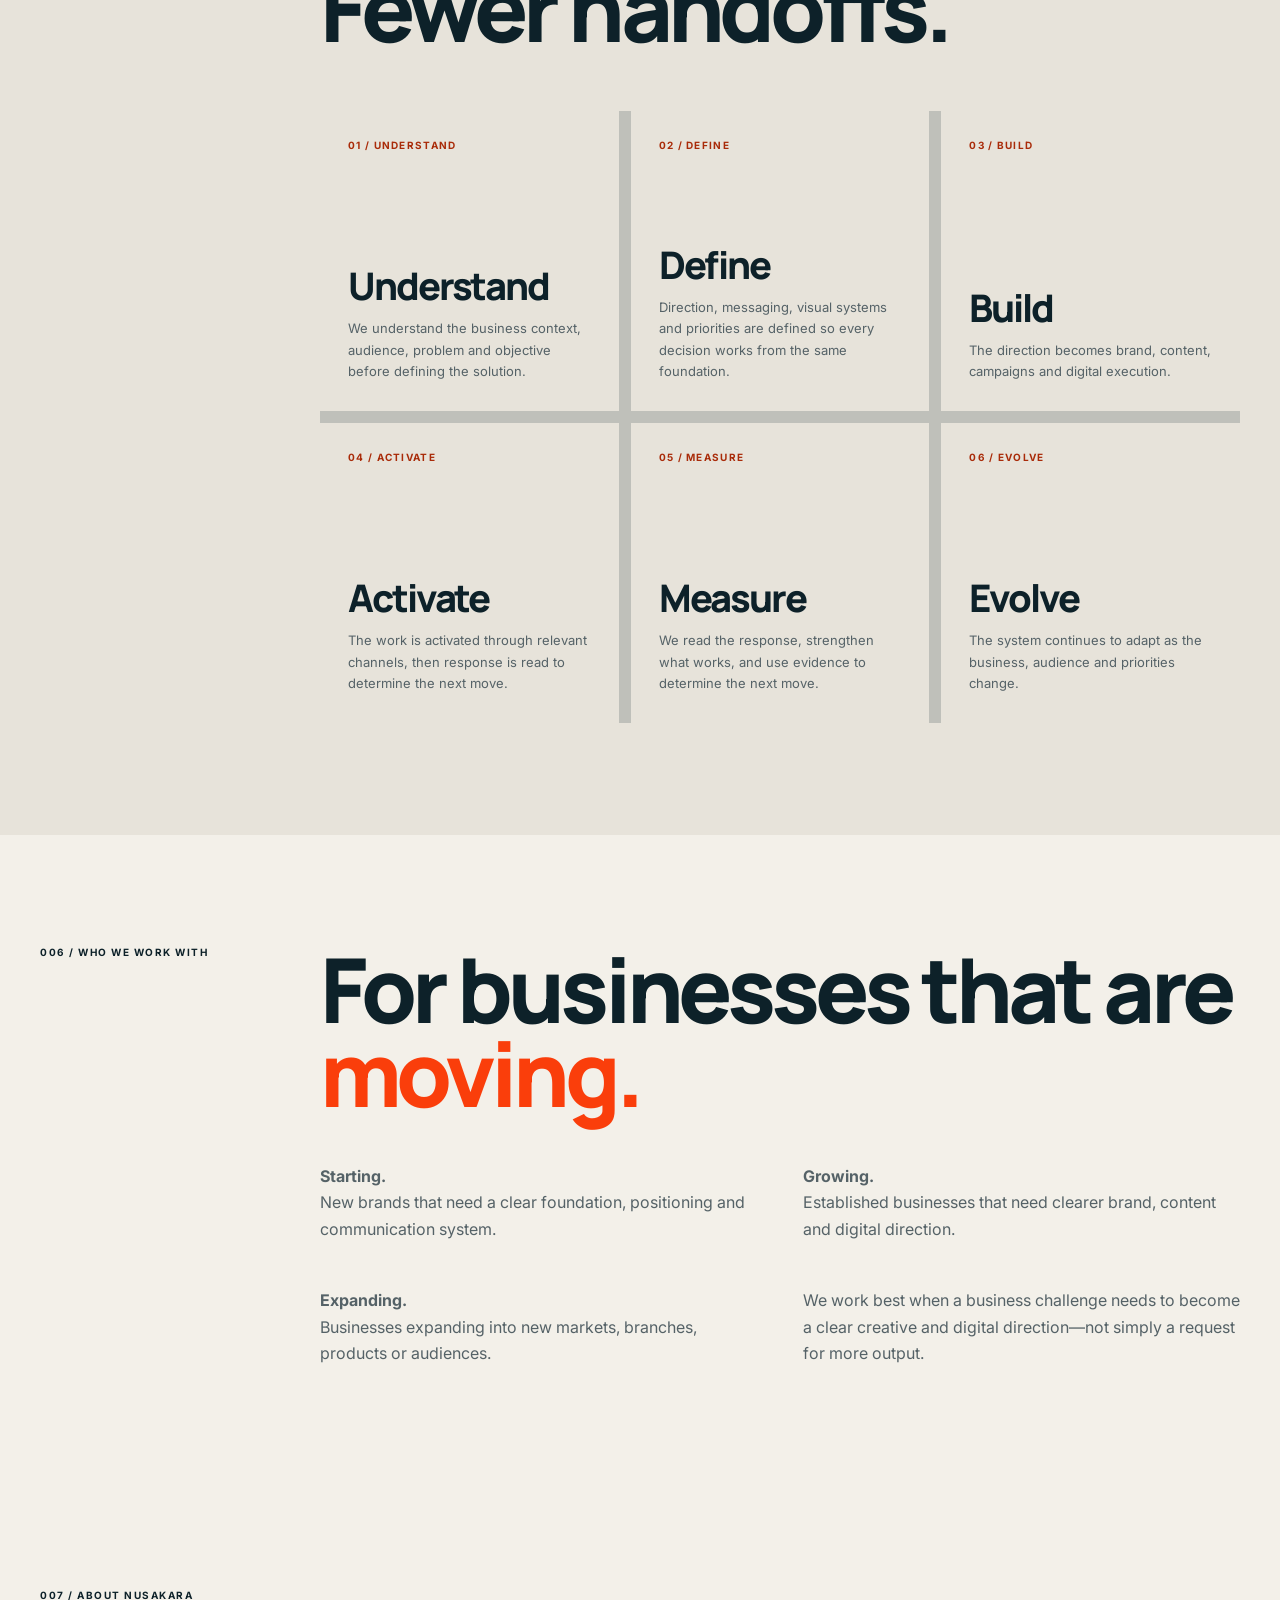
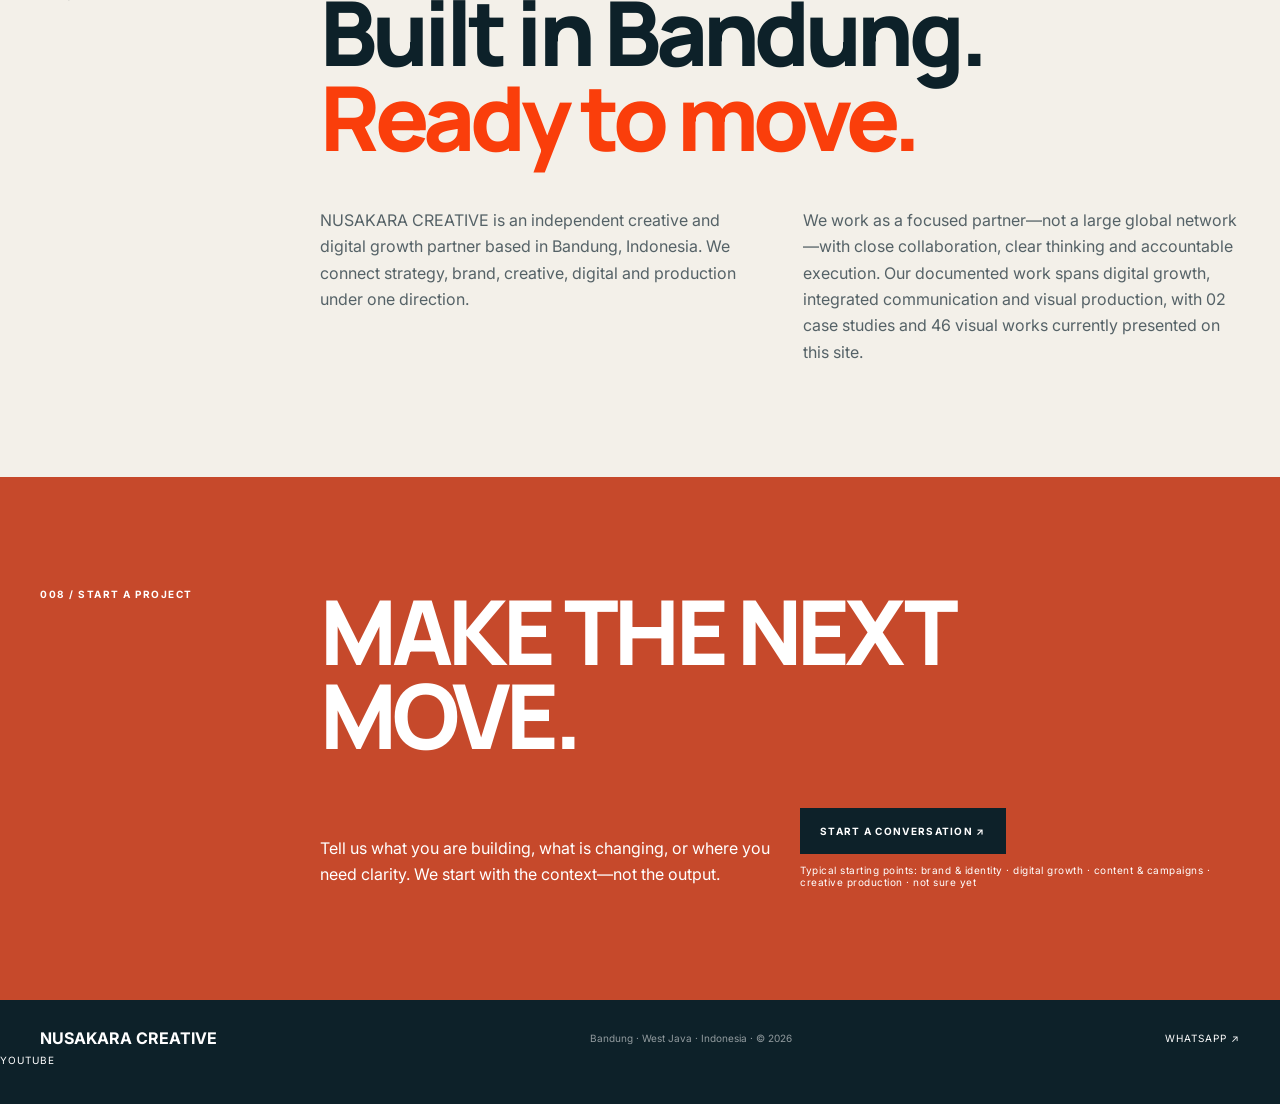
==== commit 59ed2396: "Use official NUSAKARA profile asset for site favicon" ====
--- a/index.html
+++ b/index.html
@@ -9,7 +9,7 @@
 <meta name="twitter:card" content="summary_large_image"><meta name="twitter:title" content="NUSAKARA CREATIVE — Creative & Digital Growth Partner in Indonesia"><meta name="twitter:description" content="Strategy, creative and digital execution for businesses building, growing or expanding."><meta name="twitter:image" content="https://nusakaracreative.github.io/nusakaracreative/13.webp"><meta name="twitter:image:alt" content="Selected commercial work by NUSAKARA CREATIVE"><meta property="og:image:alt" content="Selected commercial work by NUSAKARA CREATIVE">
 <meta name="theme-color" content="#f3f0e9"><meta name="format-detection" content="telephone=no"><link rel="preload" as="image" href="13.webp" imagesrcset="13-480.webp 480w,13-800.webp 800w,13-1200.webp 1200w" imagesizes="(max-width:800px) 100vw,44vw" fetchpriority="high">
 <link rel="preconnect" href="https://fonts.googleapis.com"><link rel="preconnect" href="https://fonts.gstatic.com" crossorigin><link href="https://fonts.googleapis.com/css2?family=Manrope:wght@400;500;600;700;800;900&family=Inter:wght@400;500;600;700&display=swap" rel="stylesheet">
-<link rel="icon" href="favicon.svg" type="image/svg+xml">
+<link rel="icon" type="image/png" href="assets/NUSAKARA_YOUTUBE_PROFILE_OFFICIAL.png?v=20261009"><link rel="apple-touch-icon" href="assets/NUSAKARA_YOUTUBE_PROFILE_OFFICIAL.png?v=20261009">
 <style>
 :root{--paper:#f3f0e9;--ink:#0d2129;--deep:#033040;--orange:#fa3e0b;--red:#c6492b;--muted:#5d696d;--line:rgba(13,33,41,.18);--white:#fff;--max:1380px}*{box-sizing:border-box}html{scroll-behavior:smooth;scroll-padding-top:78px}body{margin:0;background:var(--paper);color:var(--ink);font-family:"Inter",Arial,sans-serif;-webkit-font-smoothing:antialiased}a{color:inherit;text-decoration:none}img{display:block;max-width:100%}a:focus-visible,button:focus-visible{outline:2px solid var(--orange);outline-offset:4px}.wrap{width:min(calc(100% - 64px),var(--max));margin:auto}.skip{position:fixed;z-index:100;top:12px;left:12px;transform:translateY(-150%);background:var(--ink);color:#fff;padding:10px 12px;font-size:12px}.skip:focus{transform:none}.eyebrow,.meta,.index{font-size:10px;line-height:1;letter-spacing:.15em;text-transform:uppercase;font-weight:700}.eyebrow{color:var(--ink)}.capabilities .eyebrow{color:var(--orange)}.index{color:var(--muted)}.rule{border-top:1px solid var(--line)}h1,h2,h3{font-family:"Manrope",Arial,sans-serif;margin:0;font-weight:800;letter-spacing:-.055em;line-height:.95;overflow-wrap:anywhere}p{margin:0;line-height:1.65;color:var(--muted)}header{position:sticky;z-index:50;top:0;left:0;right:0;height:78px;background:rgba(243,240,233,.9);backdrop-filter:blur(16px);border-bottom:1px solid var(--line)}.nav{height:78px;display:flex;align-items:center;justify-content:space-between;gap:24px}.brand{display:flex;align-items:center;gap:10px}.brand img{width:36px;height:36px;display:block;object-fit:contain;flex:0 0 36px}.brand-name{font:700 13px/1 "Manrope";letter-spacing:.02em}.brand-sub{font-size:9px;letter-spacing:.13em;color:var(--muted);margin-top:5px}.navlinks{display:flex;align-items:center;gap:27px}.navlinks a{font-size:10px;font-weight:700;letter-spacing:.12em;text-transform:uppercase}.navlinks a:hover{color:var(--orange)}.navcta{background:var(--ink);color:#fff;padding:13px 16px;min-height:44px;display:inline-flex;align-items:center;justify-content:center}.hero{padding:132px 0 88px}.hero-top{display:grid;grid-template-columns:minmax(0,1fr) auto;align-items:end;margin-bottom:28px}.hero-grid{display:grid;grid-template-columns:minmax(0,1.18fr) minmax(340px,.82fr);align-items:start;gap:clamp(42px,6vw,88px)}.hero-main{min-width:0;padding-top:12px}.hero-title{font-size:clamp(76px,9.6vw,148px);max-width:920px;min-width:0}.hero-title .accent{color:var(--orange)}.hero-copy{margin-top:48px;padding-top:26px;border-top:1px solid var(--line);display:grid;grid-template-columns:minmax(150px,.7fr) minmax(260px,1.3fr);gap:34px}.hero-copy p{font-size:18px;max-width:560px;color:var(--ink);line-height:1.5}.hero-copy small{font-size:10px;line-height:1.8;letter-spacing:.08em;text-transform:uppercase;color:var(--muted);max-width:330px}.hero-actions{display:flex;flex-wrap:wrap;gap:8px;margin-top:30px;grid-column:1 / -1}.hero-actions a{display:inline-flex;align-items:center;min-height:44px;padding:12px 15px;border:1px solid var(--ink);font-size:10px;font-weight:700;letter-spacing:.12em;text-transform:uppercase}.hero-actions a:first-child{background:var(--ink);color:#fff}.hero-media{position:relative;margin:0;width:100%;max-width:none}.hero-media img{width:100%;height:auto;aspect-ratio:4 / 5;object-fit:cover;object-position:center}.hero-caption{display:flex;justify-content:space-between;gap:20px;border-bottom:1px solid var(--line);padding:11px 0;font-size:9px;letter-spacing:.12em;text-transform:uppercase}.hero-caption span:last-child{color:var(--muted)}.hero-index{display:none}.statement{padding:118px 0}.statement-grid{display:grid;grid-template-columns:minmax(0,22%) minmax(0,78%);gap:40px}.statement h2{font-size:clamp(54px,7vw,104px);max-width:1050px;line-height:.95}.statement h2 em{font-style:normal;color:var(--orange)}.statement-copy{display:grid;grid-template-columns:1fr 1fr;gap:45px;margin-top:48px;max-width:1000px}.statement-copy p{font-size:16px}.capabilities{background:var(--ink);color:#fff;padding:105px 0}.cap-head{display:grid;grid-template-columns:minmax(0,22%) minmax(0,78%);gap:40px}.cap-head h2{font-size:clamp(54px,7vw,102px);max-width:900px;line-height:.95}.cap-list{margin-top:72px;border-top:1px solid rgba(255,255,255,.25)}.cap{display:grid;grid-template-columns:8% 24% 1fr;gap:25px;padding:28px 0;border-bottom:1px solid rgba(255,255,255,.2);align-items:start}.cap .num{font:700 11px "Manrope";color:#ff795b;letter-spacing:.1em}.cap h3{font-size:clamp(30px,3.5vw,52px);line-height:.95}.cap p{color:rgba(255,255,255,.58);font-size:14px;max-width:560px}.work{padding:110px 0}.work-head{display:grid;grid-template-columns:minmax(0,22%) minmax(0,78%);gap:40px;align-items:end}.work-head h2{font-size:clamp(56px,7vw,105px);line-height:.95}.work-head p{margin-top:22px;max-width:580px}.feature{display:grid;grid-template-columns:minmax(0,1.15fr) minmax(300px,.85fr);gap:12px;margin-top:65px}.case-link{background:var(--deep);color:#fff;min-height:510px;padding:42px;display:flex;flex-direction:column;justify-content:space-between}.case-top{display:flex;justify-content:space-between;gap:20px;font-size:9px;letter-spacing:.14em}.case-title{font-size:clamp(68px,9vw,140px);letter-spacing:-.07em;line-height:.92;overflow-wrap:anywhere}.case-bottom{display:flex;justify-content:space-between;align-items:end;gap:25px}.case-bottom p{color:rgba(255,255,255,.62);max-width:430px;font-size:14px}.arrow{font:600 18px "Inter"}.work-side{display:grid;grid-template-rows:1fr 1fr;gap:12px}.tile{position:relative;overflow:hidden;min-height:260px}.tile img{width:100%;height:100%;object-fit:cover;transition:transform .5s ease}.tile:hover img{transform:scale(1.025)}.tile-case{background:var(--deep);color:#fff;min-height:251px;padding:26px;display:flex;flex-direction:column;justify-content:space-between}.tile-case .tile-case-top{display:flex;justify-content:space-between;font-size:9px;letter-spacing:.12em}.tile-case h3{font-size:clamp(42px,4vw,68px);line-height:.9}.tile-case p{color:rgba(255,255,255,.6);font-size:12px;max-width:300px;margin-top:12px}.tile-label{position:absolute;left:16px;right:16px;bottom:15px;color:#fff;font-size:9px;letter-spacing:.13em;text-transform:uppercase;display:flex;justify-content:space-between;text-shadow:0 1px 10px rgba(0,0,0,.4)}.process{background:#e7e3da;padding:105px 0}.process-grid{display:grid;grid-template-columns:minmax(0,22%) minmax(0,78%);gap:40px}.process h2{font-size:clamp(55px,7vw,100px);line-height:.95}.steps{display:grid;grid-template-columns:repeat(3,1fr);gap:1px;background:var(--line);margin-top:60px}.step{background:#e7e3da;min-height:300px;padding:28px;display:flex;flex-direction:column}.step .num{font-size:10px;color:var(--orange);letter-spacing:.13em;font-weight:700}.step h3{font-size:38px;margin-top:auto;line-height:.95}.step p{font-size:13px;margin-top:15px}.cta{background:var(--red);color:#fff;padding:105px 0}.cta-grid{display:grid;grid-template-columns:minmax(0,22%) minmax(0,78%);gap:40px}.cta h2{font-size:clamp(60px,9vw,135px);max-width:1050px;line-height:.95}.cta-row{display:flex;justify-content:space-between;align-items:end;gap:30px;margin-top:50px}.cta-row p{color:rgba(255,255,255,.8);max-width:450px}.cta-btn{display:inline-flex;background:var(--ink);color:#fff;padding:17px 20px;font-size:10px;font-weight:700;letter-spacing:.13em;text-transform:uppercase}.footer{background:var(--ink);color:#fff;padding:28px 0}.footer-row{display:flex;justify-content:space-between;gap:30px;align-items:center}.footer small{color:rgba(255,255,255,.5);font-size:10px}.footer a{font-size:10px;letter-spacing:.1em;text-transform:uppercase}.mobile-toggle{display:none;border:0;background:none;cursor:pointer;min-width:44px;min-height:44px;place-items:center}
 @media(max-width:900px){.wrap{width:min(calc(100% - 40px),var(--max))}.navlinks{display:none}.navlinks.mobile-open{display:flex;position:absolute;top:78px;left:0;right:0;padding:20px;flex-direction:column;align-items:stretch;gap:0;background:var(--paper);border-bottom:1px solid var(--line)}.navlinks.mobile-open a{padding:14px 0;border-bottom:1px solid var(--line)}.navlinks.mobile-open .navcta{padding:14px;margin-top:8px;text-align:center;border:0}.mobile-toggle{display:block;border:0;background:none;font:700 11px "Inter";letter-spacing:.1em}.hero-grid,.statement-grid,.cap-head,.work-head,.process-grid,.cta-grid{grid-template-columns:1fr}.hero-title{font-size:clamp(68px,13vw,120px)}.hero-copy{grid-template-columns:1fr}.hero-media{max-width:620px;margin-left:auto}.hero-index{display:none}.feature{grid-template-columns:1fr}.work-side{grid-template-columns:1fr 1fr;grid-template-rows:300px}.case-link{min-height:430px}.steps{grid-template-columns:1fr}.cap{grid-template-columns:9% 31% 1fr}}
--- a/assets/css/design-system.css
+++ b/assets/css/design-system.css
@@ -62,3 +62,28 @@
 footer .footer-row,.footer .footer-row{color:#fff}
 footer .footer-row strong,.footer .footer-row strong,footer a,.footer a{color:#fff}
 footer small,.footer small{color:rgba(255,255,255,.55)!important}
+
+
+/* NUSAKARA Brand Kit v2026 — final global shell rules */
+:root{
+  --paper:#f3f0e9;
+  --ink:#0D2129;
+  --deep:#033040;
+  --orange:#FA3E0B;
+  --red:#C6492B;
+  --muted:#556267;
+  --line:rgba(13,33,41,.18);
+  --soft:#ebe8e0;
+}
+body{font-family:"Inter",Arial,sans-serif}
+h1,h2,h3,h4,.brand strong,.brand-name{font-family:"Manrope",Arial,sans-serif}
+.brand{display:flex;align-items:center;min-width:0}
+.brand img{width:190px!important;height:auto!important;max-width:190px;object-fit:contain;object-position:left center;flex:0 0 auto}
+.brand:focus-visible img{outline:2px solid var(--orange);outline-offset:4px}
+.navlinks a,.home,.back,.navcta,.eyebrow,.meta,.index,.toolbar-label,.filters button,.case-link,.btn,.cta-btn{font-family:"Inter",Arial,sans-serif}
+img{max-width:100%}
+@media(max-width:560px){
+  .brand img{width:155px!important;max-width:155px}
+}
+/* Keep the editorial system deliberate: dark foundation, restrained accent, generous negative space. */
+body{background:var(--paper)}
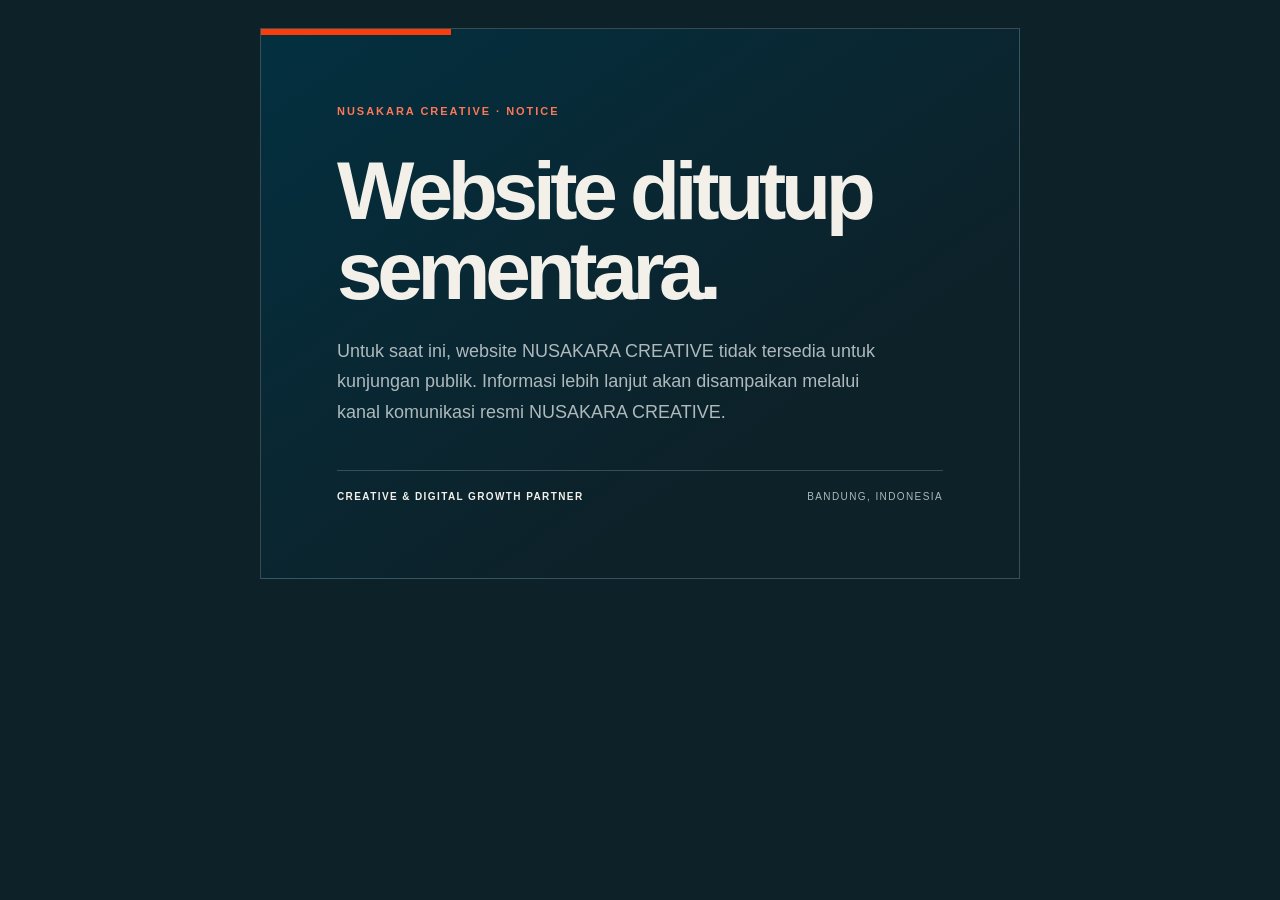
==== commit 8229751d: "Temporarily close public-facing homepage" ====
--- a/index.html
+++ b/index.html
@@ -1,36 +1,34 @@
 <!doctype html>
-<html lang="en">
+<html lang="id">
 <head>
-<meta charset="utf-8"><meta name="viewport" content="width=device-width,initial-scale=1">
-<title>NUSAKARA CREATIVE — Creative & Digital Growth Partner in Indonesia</title>
-<meta name="description" content="NUSAKARA CREATIVE is a creative and digital growth partner based in Bandung, Indonesia, connecting strategy, brand, creative, digital and production.">
-<meta name="robots" content="index,follow,max-image-preview:large"><link rel="canonical" href="https://nusakaracreative.github.io/nusakaracreative/">
-<meta property="og:type" content="website"><meta property="og:title" content="NUSAKARA CREATIVE — Creative & Digital Growth Partner in Indonesia"><meta property="og:description" content="Strategy, creative and digital execution for businesses building, growing or expanding."><meta property="og:url" content="https://nusakaracreative.github.io/nusakaracreative/"><meta property="og:site_name" content="NUSAKARA CREATIVE"><meta property="og:image" content="https://nusakaracreative.github.io/nusakaracreative/13.webp">
-<meta name="twitter:card" content="summary_large_image"><meta name="twitter:title" content="NUSAKARA CREATIVE — Creative & Digital Growth Partner in Indonesia"><meta name="twitter:description" content="Strategy, creative and digital execution for businesses building, growing or expanding."><meta name="twitter:image" content="https://nusakaracreative.github.io/nusakaracreative/13.webp"><meta name="twitter:image:alt" content="Selected commercial work by NUSAKARA CREATIVE"><meta property="og:image:alt" content="Selected commercial work by NUSAKARA CREATIVE">
-<meta name="theme-color" content="#f3f0e9"><meta name="format-detection" content="telephone=no"><link rel="preload" as="image" href="13.webp" imagesrcset="13-480.webp 480w,13-800.webp 800w,13-1200.webp 1200w" imagesizes="(max-width:800px) 100vw,44vw" fetchpriority="high">
-<link rel="preconnect" href="https://fonts.googleapis.com"><link rel="preconnect" href="https://fonts.gstatic.com" crossorigin><link href="https://fonts.googleapis.com/css2?family=Manrope:wght@400;500;600;700;800;900&family=Inter:wght@400;500;600;700&display=swap" rel="stylesheet">
-<link rel="icon" type="image/png" href="assets/NUSAKARA_YOUTUBE_PROFILE_OFFICIAL.png?v=20261009"><link rel="apple-touch-icon" href="assets/NUSAKARA_YOUTUBE_PROFILE_OFFICIAL.png?v=20261009">
+<meta charset="utf-8">
+<meta name="viewport" content="width=device-width,initial-scale=1">
+<meta name="robots" content="noindex,nofollow">
+<meta name="theme-color" content="#0D2129">
+<title>NUSAKARA CREATIVE — Website Ditutup Sementara</title>
+<meta name="description" content="Website NUSAKARA CREATIVE sedang ditutup sementara.">
 <style>
-:root{--paper:#f3f0e9;--ink:#0d2129;--deep:#033040;--orange:#fa3e0b;--red:#c6492b;--muted:#5d696d;--line:rgba(13,33,41,.18);--white:#fff;--max:1380px}*{box-sizing:border-box}html{scroll-behavior:smooth;scroll-padding-top:78px}body{margin:0;background:var(--paper);color:var(--ink);font-family:"Inter",Arial,sans-serif;-webkit-font-smoothing:antialiased}a{color:inherit;text-decoration:none}img{display:block;max-width:100%}a:focus-visible,button:focus-visible{outline:2px solid var(--orange);outline-offset:4px}.wrap{width:min(calc(100% - 64px),var(--max));margin:auto}.skip{position:fixed;z-index:100;top:12px;left:12px;transform:translateY(-150%);background:var(--ink);color:#fff;padding:10px 12px;font-size:12px}.skip:focus{transform:none}.eyebrow,.meta,.index{font-size:10px;line-height:1;letter-spacing:.15em;text-transform:uppercase;font-weight:700}.eyebrow{color:var(--ink)}.capabilities .eyebrow{color:var(--orange)}.index{color:var(--muted)}.rule{border-top:1px solid var(--line)}h1,h2,h3{font-family:"Manrope",Arial,sans-serif;margin:0;font-weight:800;letter-spacing:-.055em;line-height:.95;overflow-wrap:anywhere}p{margin:0;line-height:1.65;color:var(--muted)}header{position:sticky;z-index:50;top:0;left:0;right:0;height:78px;background:rgba(243,240,233,.9);backdrop-filter:blur(16px);border-bottom:1px solid var(--line)}.nav{height:78px;display:flex;align-items:center;justify-content:space-between;gap:24px}.brand{display:flex;align-items:center;gap:10px}.brand img{width:36px;height:36px;display:block;object-fit:contain;flex:0 0 36px}.brand-name{font:700 13px/1 "Manrope";letter-spacing:.02em}.brand-sub{font-size:9px;letter-spacing:.13em;color:var(--muted);margin-top:5px}.navlinks{display:flex;align-items:center;gap:27px}.navlinks a{font-size:10px;font-weight:700;letter-spacing:.12em;text-transform:uppercase}.navlinks a:hover{color:var(--orange)}.navcta{background:var(--ink);color:#fff;padding:13px 16px;min-height:44px;display:inline-flex;align-items:center;justify-content:center}.hero{padding:132px 0 88px}.hero-top{display:grid;grid-template-columns:minmax(0,1fr) auto;align-items:end;margin-bottom:28px}.hero-grid{display:grid;grid-template-columns:minmax(0,1.18fr) minmax(340px,.82fr);align-items:start;gap:clamp(42px,6vw,88px)}.hero-main{min-width:0;padding-top:12px}.hero-title{font-size:clamp(76px,9.6vw,148px);max-width:920px;min-width:0}.hero-title .accent{color:var(--orange)}.hero-copy{margin-top:48px;padding-top:26px;border-top:1px solid var(--line);display:grid;grid-template-columns:minmax(150px,.7fr) minmax(260px,1.3fr);gap:34px}.hero-copy p{font-size:18px;max-width:560px;color:var(--ink);line-height:1.5}.hero-copy small{font-size:10px;line-height:1.8;letter-spacing:.08em;text-transform:uppercase;color:var(--muted);max-width:330px}.hero-actions{display:flex;flex-wrap:wrap;gap:8px;margin-top:30px;grid-column:1 / -1}.hero-actions a{display:inline-flex;align-items:center;min-height:44px;padding:12px 15px;border:1px solid var(--ink);font-size:10px;font-weight:700;letter-spacing:.12em;text-transform:uppercase}.hero-actions a:first-child{background:var(--ink);color:#fff}.hero-media{position:relative;margin:0;width:100%;max-width:none}.hero-media img{width:100%;height:auto;aspect-ratio:4 / 5;object-fit:cover;object-position:center}.hero-caption{display:flex;justify-content:space-between;gap:20px;border-bottom:1px solid var(--line);padding:11px 0;font-size:9px;letter-spacing:.12em;text-transform:uppercase}.hero-caption span:last-child{color:var(--muted)}.hero-index{display:none}.statement{padding:118px 0}.statement-grid{display:grid;grid-template-columns:minmax(0,22%) minmax(0,78%);gap:40px}.statement h2{font-size:clamp(54px,7vw,104px);max-width:1050px;line-height:.95}.statement h2 em{font-style:normal;color:var(--orange)}.statement-copy{display:grid;grid-template-columns:1fr 1fr;gap:45px;margin-top:48px;max-width:1000px}.statement-copy p{font-size:16px}.capabilities{background:var(--ink);color:#fff;padding:105px 0}.cap-head{display:grid;grid-template-columns:minmax(0,22%) minmax(0,78%);gap:40px}.cap-head h2{font-size:clamp(54px,7vw,102px);max-width:900px;line-height:.95}.cap-list{margin-top:72px;border-top:1px solid rgba(255,255,255,.25)}.cap{display:grid;grid-template-columns:8% 24% 1fr;gap:25px;padding:28px 0;border-bottom:1px solid rgba(255,255,255,.2);align-items:start}.cap .num{font:700 11px "Manrope";color:#ff795b;letter-spacing:.1em}.cap h3{font-size:clamp(30px,3.5vw,52px);line-height:.95}.cap p{color:rgba(255,255,255,.58);font-size:14px;max-width:560px}.work{padding:110px 0}.work-head{display:grid;grid-template-columns:minmax(0,22%) minmax(0,78%);gap:40px;align-items:end}.work-head h2{font-size:clamp(56px,7vw,105px);line-height:.95}.work-head p{margin-top:22px;max-width:580px}.feature{display:grid;grid-template-columns:minmax(0,1.15fr) minmax(300px,.85fr);gap:12px;margin-top:65px}.case-link{background:var(--deep);color:#fff;min-height:510px;padding:42px;display:flex;flex-direction:column;justify-content:space-between}.case-top{display:flex;justify-content:space-between;gap:20px;font-size:9px;letter-spacing:.14em}.case-title{font-size:clamp(68px,9vw,140px);letter-spacing:-.07em;line-height:.92;overflow-wrap:anywhere}.case-bottom{display:flex;justify-content:space-between;align-items:end;gap:25px}.case-bottom p{color:rgba(255,255,255,.62);max-width:430px;font-size:14px}.arrow{font:600 18px "Inter"}.work-side{display:grid;grid-template-rows:1fr 1fr;gap:12px}.tile{position:relative;overflow:hidden;min-height:260px}.tile img{width:100%;height:100%;object-fit:cover;transition:transform .5s ease}.tile:hover img{transform:scale(1.025)}.tile-case{background:var(--deep);color:#fff;min-height:251px;padding:26px;display:flex;flex-direction:column;justify-content:space-between}.tile-case .tile-case-top{display:flex;justify-content:space-between;font-size:9px;letter-spacing:.12em}.tile-case h3{font-size:clamp(42px,4vw,68px);line-height:.9}.tile-case p{color:rgba(255,255,255,.6);font-size:12px;max-width:300px;margin-top:12px}.tile-label{position:absolute;left:16px;right:16px;bottom:15px;color:#fff;font-size:9px;letter-spacing:.13em;text-transform:uppercase;display:flex;justify-content:space-between;text-shadow:0 1px 10px rgba(0,0,0,.4)}.process{background:#e7e3da;padding:105px 0}.process-grid{display:grid;grid-template-columns:minmax(0,22%) minmax(0,78%);gap:40px}.process h2{font-size:clamp(55px,7vw,100px);line-height:.95}.steps{display:grid;grid-template-columns:repeat(3,1fr);gap:1px;background:var(--line);margin-top:60px}.step{background:#e7e3da;min-height:300px;padding:28px;display:flex;flex-direction:column}.step .num{font-size:10px;color:var(--orange);letter-spacing:.13em;font-weight:700}.step h3{font-size:38px;margin-top:auto;line-height:.95}.step p{font-size:13px;margin-top:15px}.cta{background:var(--red);color:#fff;padding:105px 0}.cta-grid{display:grid;grid-template-columns:minmax(0,22%) minmax(0,78%);gap:40px}.cta h2{font-size:clamp(60px,9vw,135px);max-width:1050px;line-height:.95}.cta-row{display:flex;justify-content:space-between;align-items:end;gap:30px;margin-top:50px}.cta-row p{color:rgba(255,255,255,.8);max-width:450px}.cta-btn{display:inline-flex;background:var(--ink);color:#fff;padding:17px 20px;font-size:10px;font-weight:700;letter-spacing:.13em;text-transform:uppercase}.footer{background:var(--ink);color:#fff;padding:28px 0}.footer-row{display:flex;justify-content:space-between;gap:30px;align-items:center}.footer small{color:rgba(255,255,255,.5);font-size:10px}.footer a{font-size:10px;letter-spacing:.1em;text-transform:uppercase}.mobile-toggle{display:none;border:0;background:none;cursor:pointer;min-width:44px;min-height:44px;place-items:center}
-@media(max-width:900px){.wrap{width:min(calc(100% - 40px),var(--max))}.navlinks{display:none}.navlinks.mobile-open{display:flex;position:absolute;top:78px;left:0;right:0;padding:20px;flex-direction:column;align-items:stretch;gap:0;background:var(--paper);border-bottom:1px solid var(--line)}.navlinks.mobile-open a{padding:14px 0;border-bottom:1px solid var(--line)}.navlinks.mobile-open .navcta{padding:14px;margin-top:8px;text-align:center;border:0}.mobile-toggle{display:block;border:0;background:none;font:700 11px "Inter";letter-spacing:.1em}.hero-grid,.statement-grid,.cap-head,.work-head,.process-grid,.cta-grid{grid-template-columns:1fr}.hero-title{font-size:clamp(68px,13vw,120px)}.hero-copy{grid-template-columns:1fr}.hero-media{max-width:620px;margin-left:auto}.hero-index{display:none}.feature{grid-template-columns:1fr}.work-side{grid-template-columns:1fr 1fr;grid-template-rows:300px}.case-link{min-height:430px}.steps{grid-template-columns:1fr}.cap{grid-template-columns:9% 31% 1fr}}
-@media(max-width:560px){.navlinks.mobile-open{top:68px}.wrap{width:calc(100% - 28px)}header,.nav{height:68px}.brand img{width:31px;height:31px}.brand-name{font-size:11px}.brand-sub{font-size:8px}.hero{padding-top:108px;padding-bottom:58px}.hero-title{font-size:clamp(57px,17vw,82px);line-height:.87}.hero-top{margin-bottom:18px}.hero-grid{gap:34px;margin-top:38px}.hero-copy{padding-top:20px;gap:18px}.hero-copy p{font-size:15px}.hero-copy small{font-size:9px}.hero-media{max-width:none}.hero-media img{aspect-ratio:4 / 5}.hero-caption{font-size:8px}.statement,.work,.process{padding:78px 0}.statement-copy{grid-template-columns:1fr;gap:20px;margin-top:30px}.capabilities,.cta{padding:78px 0}.cap-list{margin-top:48px}.cap{grid-template-columns:11% 1fr;gap:14px;padding:23px 0}.cap p{grid-column:2;font-size:13px}.cap h3{font-size:34px}.work-head{gap:22px}.feature{margin-top:42px}.case-link{min-height:360px;padding:26px}.case-title{font-size:72px}.work-side{grid-template-columns:1fr;grid-template-rows:260px 260px}.process-grid{gap:22px}.steps{margin-top:42px}.step{min-height:240px}.step h3{font-size:36px}.cta h2{font-size:clamp(52px,15vw,78px)}.cta-row{display:block;margin-top:32px}.cta-btn{margin-top:24px}.footer-row{align-items:flex-start;flex-direction:column}.hero-actions{margin-top:22px}.hero-actions a{width:100%;justify-content:center}.footer{padding-bottom:30px}}
-@media(prefers-reduced-motion:reduce){html{scroll-behavior:auto}.tile img{transition:none}}
-/* Accessibility hardening: WCAG AA contrast on light/CTA surfaces */
-.step .num{color:#a92b09}.step p{color:#556267}.cta-row p{color:#fff}.cta-row small{color:#fff!important}
+:root{color-scheme:dark;--ink:#0D2129;--deep:#033040;--orange:#FA3E0B;--paper:#F3F0E9;--muted:#aeb9bc}
+*{box-sizing:border-box}
+html,body{min-height:100%;margin:0}
+body{background:var(--ink);color:var(--paper);font-family:Inter,Arial,sans-serif;display:grid;place-items:center;padding:28px}
+main{width:min(100%,760px);padding:clamp(28px,7vw,76px);border:1px solid rgba(243,240,233,.2);background:linear-gradient(145deg,var(--deep),var(--ink) 70%);position:relative;overflow:hidden}
+main:before{content:"";position:absolute;width:190px;height:6px;background:var(--orange);top:0;left:0}
+.eyebrow{font-size:11px;letter-spacing:.18em;text-transform:uppercase;font-weight:700;color:#ff7655}
+h1{font-size:clamp(42px,8vw,82px);line-height:.98;letter-spacing:-.065em;margin:34px 0 24px;font-weight:800}
+p{font-size:clamp(15px,2.4vw,18px);line-height:1.7;color:var(--muted);max-width:540px;margin:0}
+.rule{height:1px;background:rgba(243,240,233,.2);margin:42px 0 20px}
+footer{font-size:10px;letter-spacing:.14em;text-transform:uppercase;color:var(--muted);display:flex;justify-content:space-between;gap:16px;flex-wrap:wrap}
+footer strong{color:var(--paper);font-weight:700}
 </style>
-<script type="application/ld+json">{"@context":"https://schema.org","@graph":[{"@type":"Organization","@id":"https://nusakaracreative.github.io/nusakaracreative/#organization","name":"NUSAKARA CREATIVE","url":"https://nusakaracreative.github.io/nusakaracreative/","logo":"https://nusakaracreative.github.io/nusakaracreative/assets/NUSAKARA_MASTER_LOGO_READY_TO_USE.png","description":"Creative and digital growth partner based in Bandung, Indonesia, connecting strategy, brand, creative, digital and production.","areaServed":"Indonesia"},{"@type":"ProfessionalService","@id":"https://nusakaracreative.github.io/nusakaracreative/#service","name":"NUSAKARA CREATIVE","url":"https://nusakaracreative.github.io/nusakaracreative/","provider":{"@id":"https://nusakaracreative.github.io/nusakaracreative/#organization"},"serviceType":["Creative Strategy","Branding","Content Creation","Digital Marketing","Social Media Management","Creative Production"],"areaServed":"Indonesia"},{"@type":"WebSite","@id":"https://nusakaracreative.github.io/nusakaracreative/#website","url":"https://nusakaracreative.github.io/nusakaracreative/","name":"NUSAKARA CREATIVE","publisher":{"@id":"https://nusakaracreative.github.io/nusakaracreative/#organization"}}]}</script>
-<link rel="stylesheet" href="assets/css/design-system.css?v=20261008">
 </head>
-<body class="home-page">
-<a class="skip" href="#main">Skip to content</a>
-<header><div class="wrap nav"><a class="brand" href="./" aria-label="NUSAKARA CREATIVE"><img src="assets/NUSAKARA_MASTER_LOGO_READY_TO_USE.png" alt="NUSAKARA CREATIVE official logo"></a><nav id="main-nav" class="navlinks" aria-label="Main navigation"><a href="portfolio/">Work</a><a href="#capabilities">Capabilities</a><a href="#process">Approach</a><a href="brand-kit/">Brand Kit</a><a href="#about">About</a><a href="#contact">Contact</a><a class="navcta" href="https://wa.me/6282312493330?text=Hello%20NUSAKARA%20CREATIVE.%20I%27d%20like%20to%20discuss%20a%20project.%20Business%3A%20%5Bname%5D%20%7C%20Objective%3A%20%5Bwhat%20needs%20to%20change%5D%20%7C%20Scope%3A%20%5Bproject%5D%20%7C%20Timeline%3A%20%5Bwhen%5D" target="_blank" rel="noopener" aria-label="Contact NUSAKARA CREATIVE via WhatsApp">Start a project ↗</a></nav><button class="mobile-toggle" type="button" aria-label="Open navigation menu" aria-expanded="false" aria-controls="main-nav">MENU</button></div></header>
-<main id="main">
-<section class="hero"><div class="wrap"><div class="hero-top"><div class="eyebrow">001 / CREATIVE & DIGITAL GROWTH PARTNER</div><div class="index">BANDUNG · WEST JAVA · INDONESIA</div></div><div class="hero-grid"><div class="hero-main"><h1 class="hero-title">BUILDING<br><span class="accent">WHAT MOVES.</span></h1><div class="hero-copy"><p>We connect strategy, creativity and digital execution to help businesses build clearer brands, stronger communication and measurable digital progress.</p><small>STRATEGY / BRAND / DIGITAL / CONTENT / CAMPAIGN / PRODUCTION / EXPERIENCE</small><div class="hero-actions"><a href="portfolio/">VIEW OUR WORK ↗</a><a href="https://wa.me/6282312493330?text=Hello%20NUSAKARA%20CREATIVE.%20I%27d%20like%20to%20discuss%20a%20project.%20Business%3A%20%5Bname%5D%20%7C%20Objective%3A%20%5Bwhat%20needs%20to%20change%5D%20%7C%20Scope%3A%20%5Bproject%5D%20%7C%20Timeline%3A%20%5Bwhen%5D" target="_blank" rel="noopener" aria-label="Contact NUSAKARA CREATIVE via WhatsApp">START A PROJECT ↗</a></div></div></div><figure class="hero-media"><span class="hero-index">SELECTED VISUAL / 01</span><img src="13.webp" srcset="13-480.webp 480w,13-800.webp 800w,13-1200.webp 1200w" sizes="(max-width:800px) 100vw,42vw" width="600" height="750" alt="Karya commercial NUSAKARA CREATIVE" fetchpriority="high"><figcaption class="hero-caption"><span>COMMERCIAL / 13</span><span>NUSAKARA VISUAL ARCHIVE</span></figcaption></figure></div></div></section>
-<section class="statement"><div class="wrap statement-grid"><div class="eyebrow">002 / POINT OF VIEW</div><div><h2>Growth starts with <em>clarity.</em></h2><div class="statement-copy"><p>We start with business context: what is being built, who needs to move, and what needs to change. From there, we define the role of brand, creative, content and digital.</p><p>Strategy sets direction. Creativity gives it form. Digital puts it into motion. Together, they work as one system—not as disconnected services.</p></div></div></div></section>
-<section class="capabilities" id="capabilities"><div class="wrap cap-head"><div class="eyebrow">003 / WHAT WE DO</div><div><h2>THINK.<br>MAKE.<br>GROW.</h2><div class="cap-list"><div class="cap"><div class="num">01</div><h3>Strategy</h3><p>Positioning, creative strategy, communication and marketing direction to clarify the business problem, priorities, audience and direction before production begins.</p></div><div class="cap"><div class="num">02</div><h3>Creative</h3><p>Brand identity, design, content, photography, videography, copywriting and creative direction that turn strategy into visible experiences.</p></div><div class="cap"><div class="num">03</div><h3>Digital</h3><p>Social media, digital marketing, campaigns, distribution, measurement and optimization that take the work to market and help us read the response.</p></div><div class="cap"><div class="num">04</div><h3>Production</h3><p>Integrated production—from concept and pre-production to final output when the strategy needs a tangible form.</p></div></div></div></div></section>
-<section class="work" id="work"><div class="wrap work-head"><div class="eyebrow">004 / SELECTED WORK</div><div><h2>Work that shows<br>how we think.</h2><p>Case studies show how we think. Selected projects and visual work show how we execute.</p></div></div><div class="feature"><a class="case-link" href="work/jaya-mediacell/"><div class="case-top"><span>CASE STUDY / 001</span><span>DIGITAL GROWTH</span></div><h3 class="case-title">JMC</h3><div class="case-bottom"><p>A digital growth case covering early-stage presence, content systems, organic distribution and the customer journey.</p><span class="arrow">VIEW CASE ↗</span></div></a><div class="work-side"><a class="tile-case" href="work/imworks/"><div class="tile-case-top"><span>CASE STUDY / 002</span><span>BRAND · DIGITAL</span></div><div><h3>IMWORKS.</h3><p>From capability to clarity — research, positioning, communication and digital presence.</p></div><span class="arrow">VIEW CASE ↗</span></a><a class="tile" href="portfolio/"><img src="assets/portfolio/hunting/15.webp" srcset="assets/portfolio/hunting/15-480.webp 480w,assets/portfolio/hunting/15-800.webp 800w,assets/portfolio/hunting/15-1200.webp 1200w" sizes="50vw" width="1356" height="1800" alt="Selected visual work from the NUSAKARA CREATIVE archive" loading="lazy"><span class="tile-label"><span>VISUAL ARCHIVE / 03</span><span>VIEW ↗</span></span></a></div></div></section>
-<section class="process" id="process"><div class="wrap process-grid"><div class="eyebrow">005 / HOW WE WORK</div><div><h2>One direction.<br>Fewer handoffs.</h2><div class="steps"><article class="step"><span class="num">01 / UNDERSTAND</span><h3>Understand</h3><p>We understand the business context, audience, problem and objective before defining the solution.</p></article><article class="step"><span class="num">02 / DEFINE</span><h3>Define</h3><p>Direction, messaging, visual systems and priorities are defined so every decision works from the same foundation.</p></article><article class="step"><span class="num">03 / BUILD</span><h3>Build</h3><p>The direction becomes brand, content, campaigns and digital execution.</p></article><article class="step"><span class="num">04 / ACTIVATE</span><h3>Activate</h3><p>The work is activated through relevant channels, then response is read to determine the next move.</p></article><article class="step"><span class="num">05 / MEASURE</span><h3>Measure</h3><p>We read the response, strengthen what works, and use evidence to determine the next move.</p></article><article class="step"><span class="num">06 / EVOLVE</span><h3>Evolve</h3><p>The system continues to adapt as the business, audience and priorities change.</p></article></div></div></div></section>
-<section class="statement" id="fit"><div class="wrap statement-grid"><div class="eyebrow">006 / WHO WE WORK WITH</div><div><h2>For businesses that are <em>moving.</em></h2><div class="statement-copy"><p><strong>Starting.</strong><br>New brands that need a clear foundation, positioning and communication system.</p><p><strong>Growing.</strong><br>Established businesses that need clearer brand, content and digital direction.</p><p><strong>Expanding.</strong><br>Businesses expanding into new markets, branches, products or audiences.</p><p>We work best when a business challenge needs to become a clear creative and digital direction—not simply a request for more output.</p></div></div></div></section>
-<section class="statement" id="about"><div class="wrap statement-grid"><div class="eyebrow">007 / ABOUT NUSAKARA</div><div><h2>Built in Bandung.<br><em>Ready to move.</em></h2><div class="statement-copy"><p>NUSAKARA CREATIVE is an independent creative and digital growth partner based in Bandung, Indonesia. We connect strategy, brand, creative, digital and production under one direction.</p><p>We work as a focused partner—not a large global network—with close collaboration, clear thinking and accountable execution. Our documented work spans digital growth, integrated communication and visual production, with 02 case studies and 46 visual works currently presented on this site.</p></div></div></div></section><section class="cta" id="contact"><div class="wrap cta-grid"><div class="eyebrow" style="color:#fff">008 / START A PROJECT</div><div><h2>MAKE THE NEXT<br>MOVE.</h2><div class="cta-row"><p>Tell us what you are building, what is changing, or where you need clarity. We start with the context—not the output.</p><div><a class="cta-btn" href="https://wa.me/6282312493330?text=Hello%20NUSAKARA%20CREATIVE.%20I%27d%20like%20to%20discuss%20a%20project.%20Business%3A%20%5Bname%5D%20%7C%20Objective%3A%20%5Bwhat%20needs%20to%20change%5D%20%7C%20Scope%3A%20%5Bproject%5D%20%7C%20Timeline%3A%20%5Bwhen%5D" target="_blank" rel="noopener" aria-label="Contact NUSAKARA CREATIVE via WhatsApp">Start a conversation ↗</a><small style="display:block;margin-top:10px;color:rgba(255,255,255,.65);font-size:10px;letter-spacing:.05em">Typical starting points: brand &amp; identity · digital growth · content &amp; campaigns · creative production · not sure yet</small></div></div></div></div></section>
-</main><footer class="footer"><div class="wrap footer-row"><strong>NUSAKARA CREATIVE</strong><small>Bandung · West Java · Indonesia · © 2026</small><a href="https://wa.me/6282312493330" target="_blank" rel="noopener" aria-label="Contact NUSAKARA CREATIVE via WhatsApp">WhatsApp ↗</a></div><a href="https://www.youtube.com/@Nusakaracreative" target="_blank" rel="noopener noreferrer" aria-label="NUSAKARA CREATIVE on YouTube">YouTube</a></footer>
-<script>const menuBtn=document.querySelector('.mobile-toggle');const mainNav=document.querySelector('#main-nav');if(menuBtn&&mainNav){const closeMenu=()=>{mainNav.classList.remove('mobile-open');menuBtn.setAttribute('aria-expanded','false');menuBtn.setAttribute('aria-label','Open navigation menu');};menuBtn.addEventListener('click',()=>{const open=mainNav.classList.toggle('mobile-open');menuBtn.setAttribute('aria-expanded',String(open));menuBtn.setAttribute('aria-label',open?'Close navigation menu':'Open navigation menu');if(open&&window.matchMedia('(max-width:900px)').matches){const first=mainNav.querySelector('a');if(first)first.focus();}});mainNav.querySelectorAll('a').forEach(a=>a.addEventListener('click',closeMenu));document.addEventListener('keydown',e=>{if(e.key==='Escape'&&mainNav.classList.contains('mobile-open')){closeMenu();menuBtn.focus();}});}</script></body></html>+<body>
+<main>
+<div class="eyebrow">NUSAKARA CREATIVE · Notice</div>
+<h1>Website ditutup sementara.</h1>
+<p>Untuk saat ini, website NUSAKARA CREATIVE tidak tersedia untuk kunjungan publik. Informasi lebih lanjut akan disampaikan melalui kanal komunikasi resmi NUSAKARA CREATIVE.</p>
+<div class="rule"></div>
+<footer><strong>Creative &amp; Digital Growth Partner</strong><span>Bandung, Indonesia</span></footer>
+</main>
+</body>
+</html>
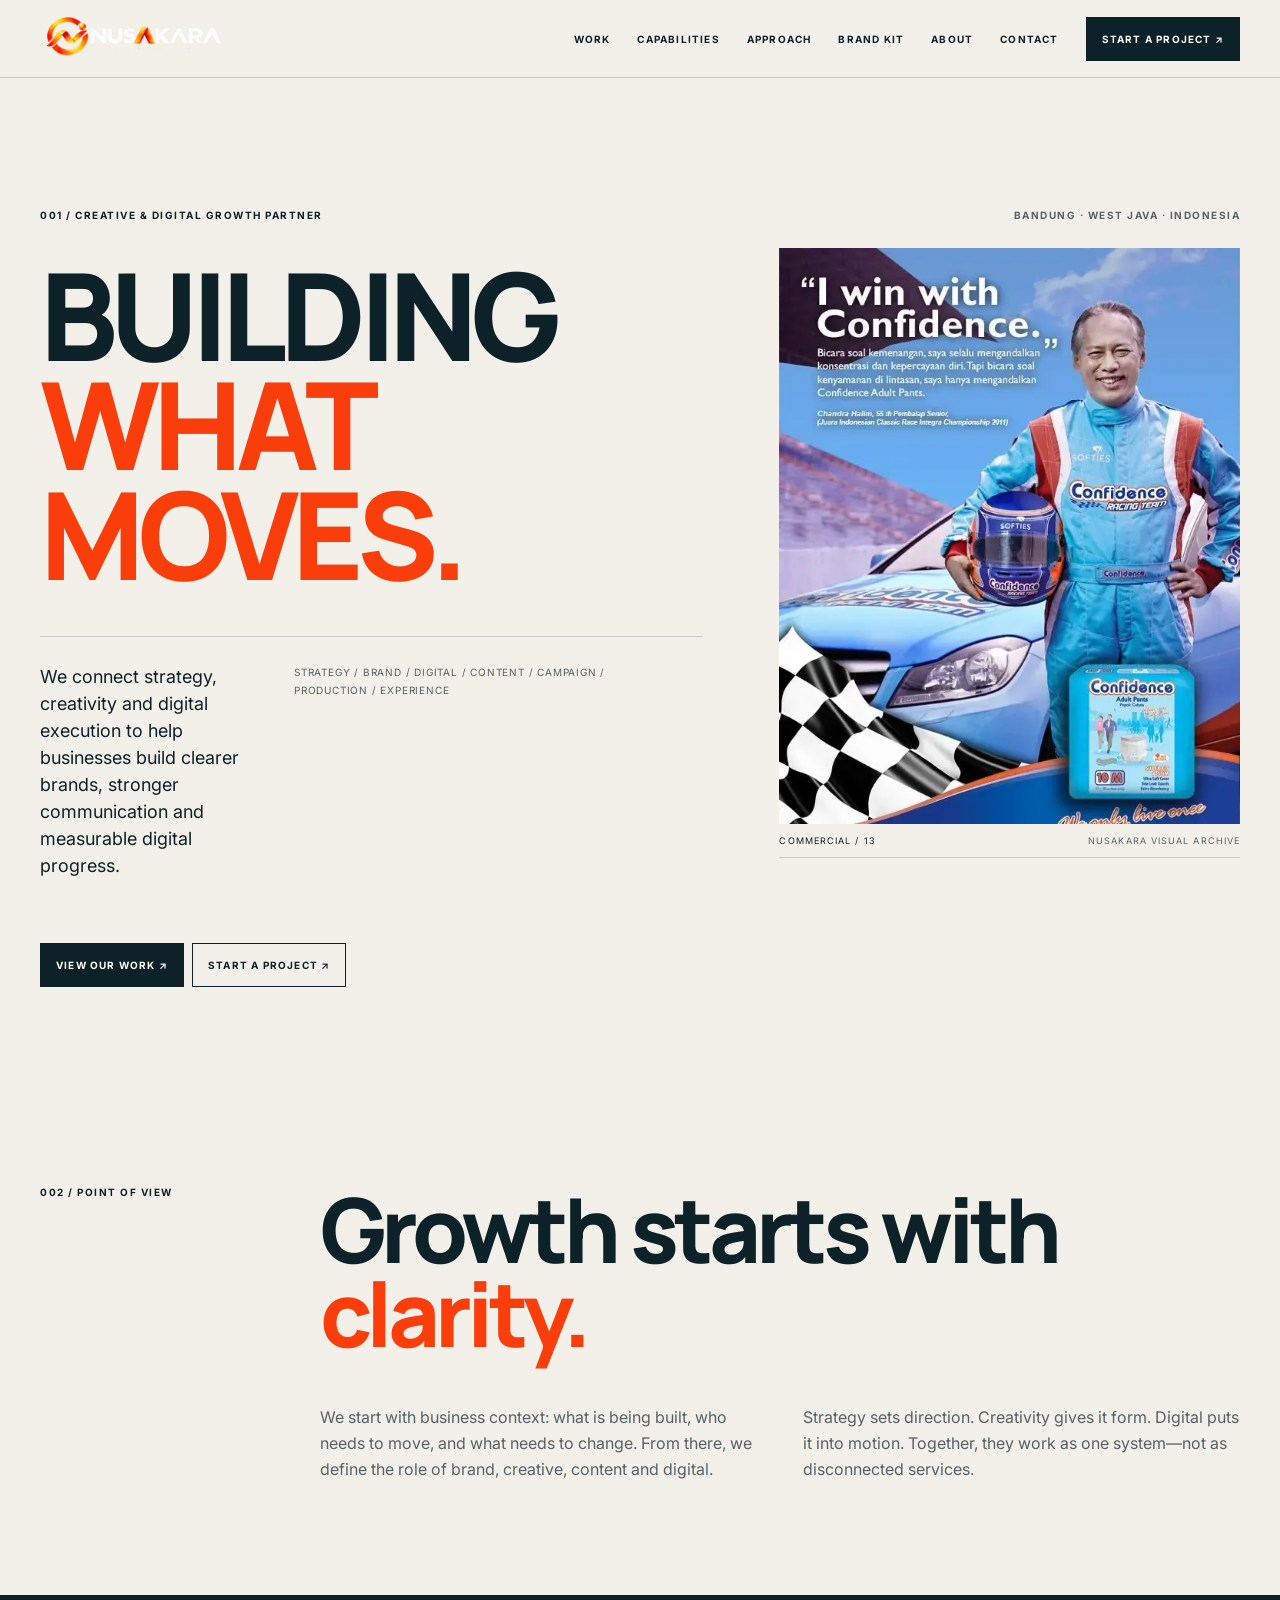
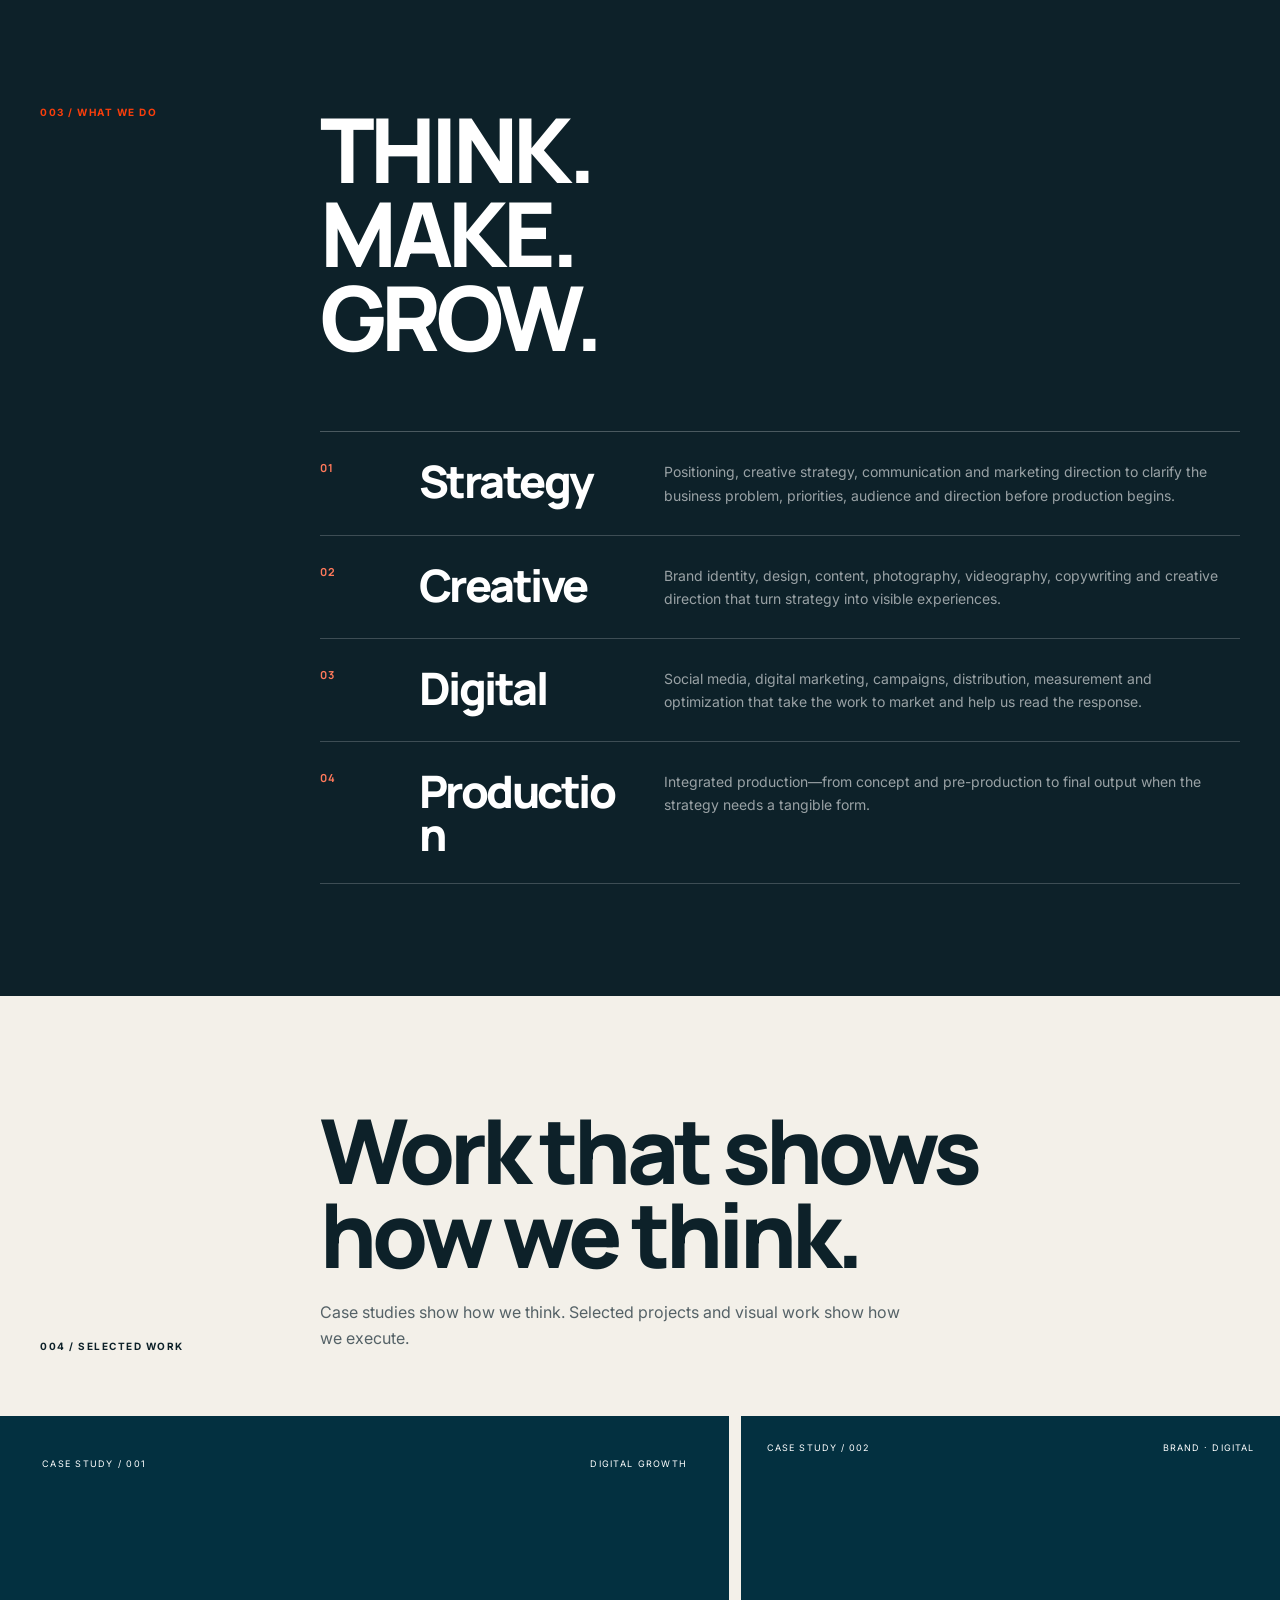
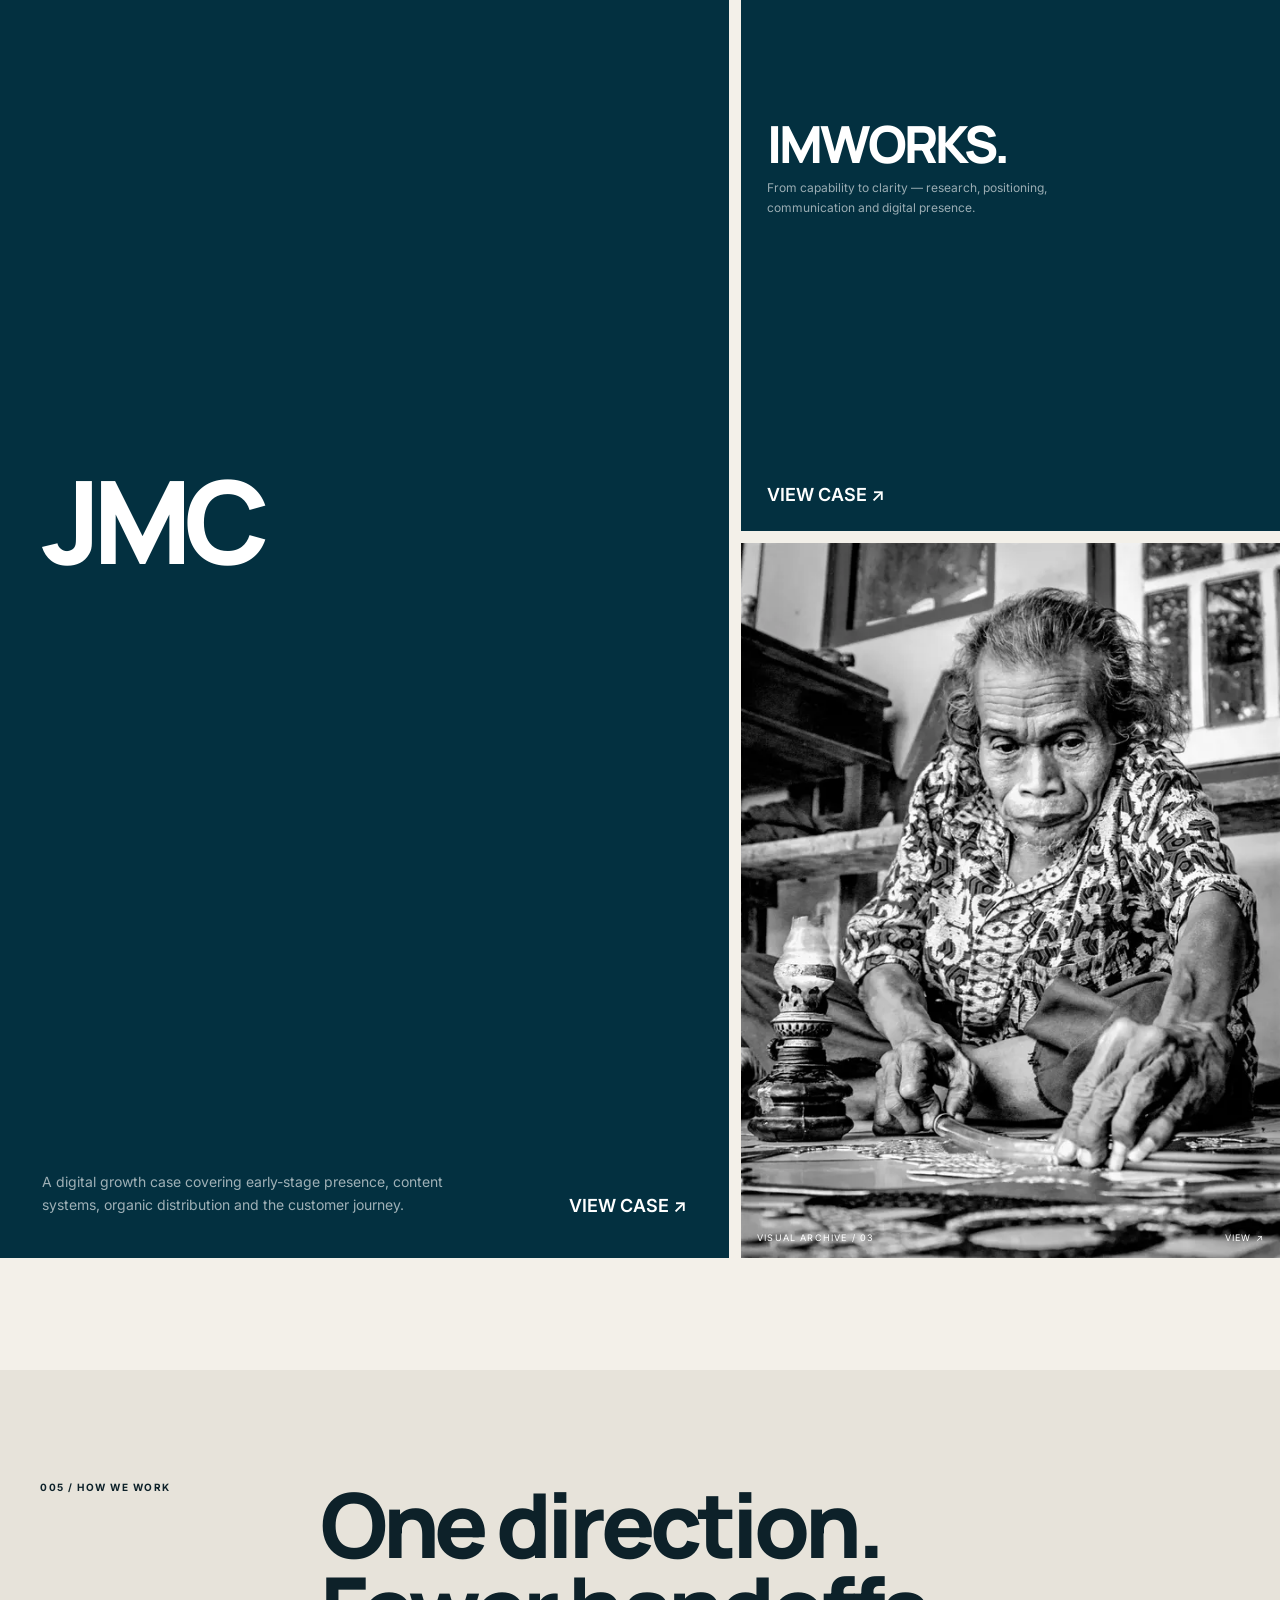
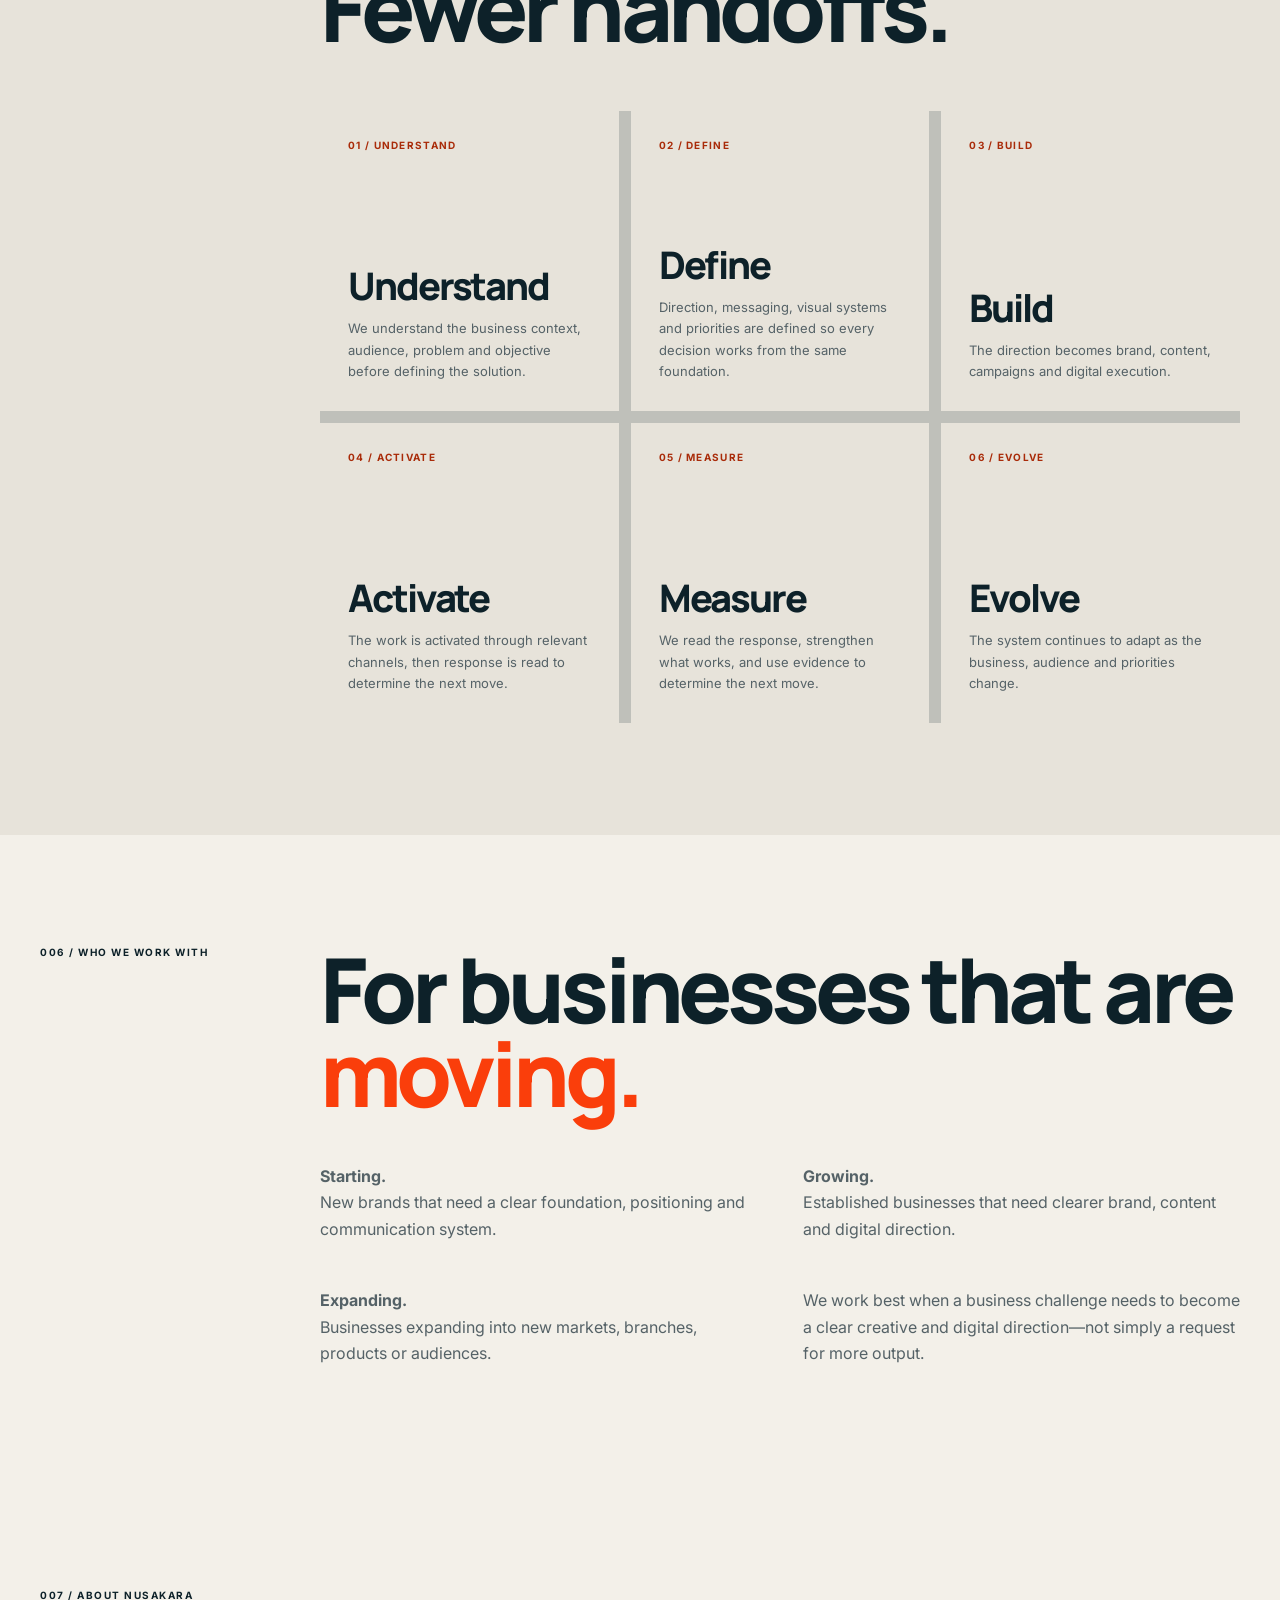
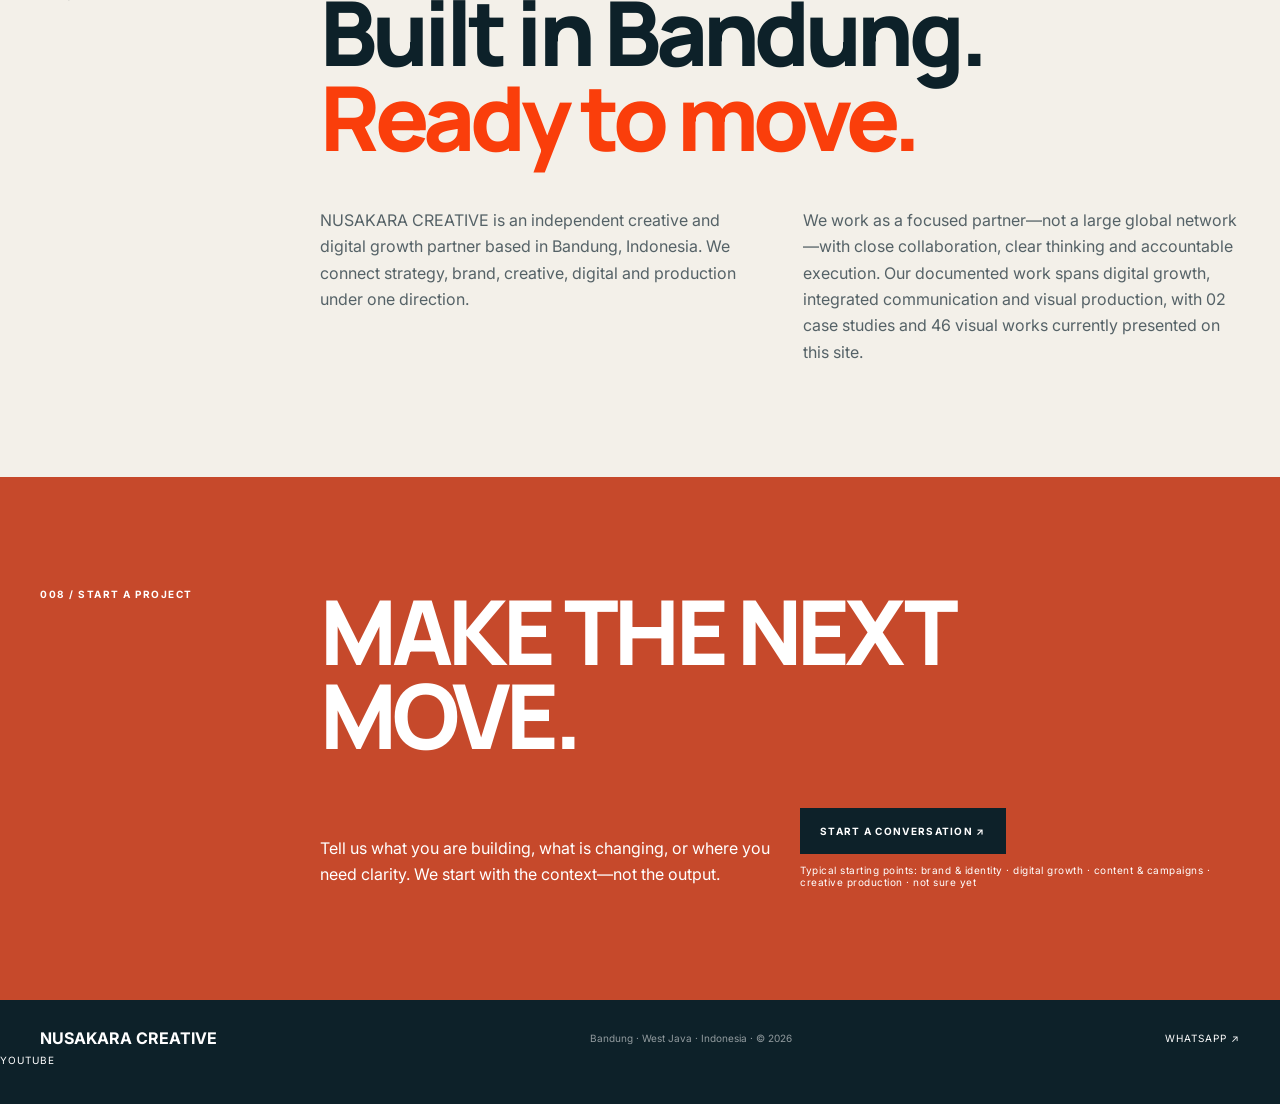
==== commit a637b403: "Restore NUSAKARA CREATIVE public website" ====
--- a/index.html
+++ b/index.html
@@ -1,34 +1,36 @@
 <!doctype html>
-<html lang="id">
+<html lang="en">
 <head>
-<meta charset="utf-8">
-<meta name="viewport" content="width=device-width,initial-scale=1">
-<meta name="robots" content="noindex,nofollow">
-<meta name="theme-color" content="#0D2129">
-<title>NUSAKARA CREATIVE — Website Ditutup Sementara</title>
-<meta name="description" content="Website NUSAKARA CREATIVE sedang ditutup sementara.">
+<meta charset="utf-8"><meta name="viewport" content="width=device-width,initial-scale=1">
+<title>NUSAKARA CREATIVE — Creative & Digital Growth Partner in Indonesia</title>
+<meta name="description" content="NUSAKARA CREATIVE is a creative and digital growth partner based in Bandung, Indonesia, connecting strategy, brand, creative, digital and production.">
+<meta name="robots" content="index,follow,max-image-preview:large"><link rel="canonical" href="https://nusakaracreative.github.io/nusakaracreative/">
+<meta property="og:type" content="website"><meta property="og:title" content="NUSAKARA CREATIVE — Creative & Digital Growth Partner in Indonesia"><meta property="og:description" content="Strategy, creative and digital execution for businesses building, growing or expanding."><meta property="og:url" content="https://nusakaracreative.github.io/nusakaracreative/"><meta property="og:site_name" content="NUSAKARA CREATIVE"><meta property="og:image" content="https://nusakaracreative.github.io/nusakaracreative/13.webp">
+<meta name="twitter:card" content="summary_large_image"><meta name="twitter:title" content="NUSAKARA CREATIVE — Creative & Digital Growth Partner in Indonesia"><meta name="twitter:description" content="Strategy, creative and digital execution for businesses building, growing or expanding."><meta name="twitter:image" content="https://nusakaracreative.github.io/nusakaracreative/13.webp"><meta name="twitter:image:alt" content="Selected commercial work by NUSAKARA CREATIVE"><meta property="og:image:alt" content="Selected commercial work by NUSAKARA CREATIVE">
+<meta name="theme-color" content="#f3f0e9"><meta name="format-detection" content="telephone=no"><link rel="preload" as="image" href="13.webp" imagesrcset="13-480.webp 480w,13-800.webp 800w,13-1200.webp 1200w" imagesizes="(max-width:800px) 100vw,44vw" fetchpriority="high">
+<link rel="preconnect" href="https://fonts.googleapis.com"><link rel="preconnect" href="https://fonts.gstatic.com" crossorigin><link href="https://fonts.googleapis.com/css2?family=Manrope:wght@400;500;600;700;800;900&family=Inter:wght@400;500;600;700&display=swap" rel="stylesheet">
+<link rel="icon" type="image/png" href="assets/NUSAKARA_YOUTUBE_PROFILE_OFFICIAL.png?v=20261009"><link rel="apple-touch-icon" href="assets/NUSAKARA_YOUTUBE_PROFILE_OFFICIAL.png?v=20261009">
 <style>
-:root{color-scheme:dark;--ink:#0D2129;--deep:#033040;--orange:#FA3E0B;--paper:#F3F0E9;--muted:#aeb9bc}
-*{box-sizing:border-box}
-html,body{min-height:100%;margin:0}
-body{background:var(--ink);color:var(--paper);font-family:Inter,Arial,sans-serif;display:grid;place-items:center;padding:28px}
-main{width:min(100%,760px);padding:clamp(28px,7vw,76px);border:1px solid rgba(243,240,233,.2);background:linear-gradient(145deg,var(--deep),var(--ink) 70%);position:relative;overflow:hidden}
-main:before{content:"";position:absolute;width:190px;height:6px;background:var(--orange);top:0;left:0}
-.eyebrow{font-size:11px;letter-spacing:.18em;text-transform:uppercase;font-weight:700;color:#ff7655}
-h1{font-size:clamp(42px,8vw,82px);line-height:.98;letter-spacing:-.065em;margin:34px 0 24px;font-weight:800}
-p{font-size:clamp(15px,2.4vw,18px);line-height:1.7;color:var(--muted);max-width:540px;margin:0}
-.rule{height:1px;background:rgba(243,240,233,.2);margin:42px 0 20px}
-footer{font-size:10px;letter-spacing:.14em;text-transform:uppercase;color:var(--muted);display:flex;justify-content:space-between;gap:16px;flex-wrap:wrap}
-footer strong{color:var(--paper);font-weight:700}
+:root{--paper:#f3f0e9;--ink:#0d2129;--deep:#033040;--orange:#fa3e0b;--red:#c6492b;--muted:#5d696d;--line:rgba(13,33,41,.18);--white:#fff;--max:1380px}*{box-sizing:border-box}html{scroll-behavior:smooth;scroll-padding-top:78px}body{margin:0;background:var(--paper);color:var(--ink);font-family:"Inter",Arial,sans-serif;-webkit-font-smoothing:antialiased}a{color:inherit;text-decoration:none}img{display:block;max-width:100%}a:focus-visible,button:focus-visible{outline:2px solid var(--orange);outline-offset:4px}.wrap{width:min(calc(100% - 64px),var(--max));margin:auto}.skip{position:fixed;z-index:100;top:12px;left:12px;transform:translateY(-150%);background:var(--ink);color:#fff;padding:10px 12px;font-size:12px}.skip:focus{transform:none}.eyebrow,.meta,.index{font-size:10px;line-height:1;letter-spacing:.15em;text-transform:uppercase;font-weight:700}.eyebrow{color:var(--ink)}.capabilities .eyebrow{color:var(--orange)}.index{color:var(--muted)}.rule{border-top:1px solid var(--line)}h1,h2,h3{font-family:"Manrope",Arial,sans-serif;margin:0;font-weight:800;letter-spacing:-.055em;line-height:.95;overflow-wrap:anywhere}p{margin:0;line-height:1.65;color:var(--muted)}header{position:sticky;z-index:50;top:0;left:0;right:0;height:78px;background:rgba(243,240,233,.9);backdrop-filter:blur(16px);border-bottom:1px solid var(--line)}.nav{height:78px;display:flex;align-items:center;justify-content:space-between;gap:24px}.brand{display:flex;align-items:center;gap:10px}.brand img{width:36px;height:36px;display:block;object-fit:contain;flex:0 0 36px}.brand-name{font:700 13px/1 "Manrope";letter-spacing:.02em}.brand-sub{font-size:9px;letter-spacing:.13em;color:var(--muted);margin-top:5px}.navlinks{display:flex;align-items:center;gap:27px}.navlinks a{font-size:10px;font-weight:700;letter-spacing:.12em;text-transform:uppercase}.navlinks a:hover{color:var(--orange)}.navcta{background:var(--ink);color:#fff;padding:13px 16px;min-height:44px;display:inline-flex;align-items:center;justify-content:center}.hero{padding:132px 0 88px}.hero-top{display:grid;grid-template-columns:minmax(0,1fr) auto;align-items:end;margin-bottom:28px}.hero-grid{display:grid;grid-template-columns:minmax(0,1.18fr) minmax(340px,.82fr);align-items:start;gap:clamp(42px,6vw,88px)}.hero-main{min-width:0;padding-top:12px}.hero-title{font-size:clamp(76px,9.6vw,148px);max-width:920px;min-width:0}.hero-title .accent{color:var(--orange)}.hero-copy{margin-top:48px;padding-top:26px;border-top:1px solid var(--line);display:grid;grid-template-columns:minmax(150px,.7fr) minmax(260px,1.3fr);gap:34px}.hero-copy p{font-size:18px;max-width:560px;color:var(--ink);line-height:1.5}.hero-copy small{font-size:10px;line-height:1.8;letter-spacing:.08em;text-transform:uppercase;color:var(--muted);max-width:330px}.hero-actions{display:flex;flex-wrap:wrap;gap:8px;margin-top:30px;grid-column:1 / -1}.hero-actions a{display:inline-flex;align-items:center;min-height:44px;padding:12px 15px;border:1px solid var(--ink);font-size:10px;font-weight:700;letter-spacing:.12em;text-transform:uppercase}.hero-actions a:first-child{background:var(--ink);color:#fff}.hero-media{position:relative;margin:0;width:100%;max-width:none}.hero-media img{width:100%;height:auto;aspect-ratio:4 / 5;object-fit:cover;object-position:center}.hero-caption{display:flex;justify-content:space-between;gap:20px;border-bottom:1px solid var(--line);padding:11px 0;font-size:9px;letter-spacing:.12em;text-transform:uppercase}.hero-caption span:last-child{color:var(--muted)}.hero-index{display:none}.statement{padding:118px 0}.statement-grid{display:grid;grid-template-columns:minmax(0,22%) minmax(0,78%);gap:40px}.statement h2{font-size:clamp(54px,7vw,104px);max-width:1050px;line-height:.95}.statement h2 em{font-style:normal;color:var(--orange)}.statement-copy{display:grid;grid-template-columns:1fr 1fr;gap:45px;margin-top:48px;max-width:1000px}.statement-copy p{font-size:16px}.capabilities{background:var(--ink);color:#fff;padding:105px 0}.cap-head{display:grid;grid-template-columns:minmax(0,22%) minmax(0,78%);gap:40px}.cap-head h2{font-size:clamp(54px,7vw,102px);max-width:900px;line-height:.95}.cap-list{margin-top:72px;border-top:1px solid rgba(255,255,255,.25)}.cap{display:grid;grid-template-columns:8% 24% 1fr;gap:25px;padding:28px 0;border-bottom:1px solid rgba(255,255,255,.2);align-items:start}.cap .num{font:700 11px "Manrope";color:#ff795b;letter-spacing:.1em}.cap h3{font-size:clamp(30px,3.5vw,52px);line-height:.95}.cap p{color:rgba(255,255,255,.58);font-size:14px;max-width:560px}.work{padding:110px 0}.work-head{display:grid;grid-template-columns:minmax(0,22%) minmax(0,78%);gap:40px;align-items:end}.work-head h2{font-size:clamp(56px,7vw,105px);line-height:.95}.work-head p{margin-top:22px;max-width:580px}.feature{display:grid;grid-template-columns:minmax(0,1.15fr) minmax(300px,.85fr);gap:12px;margin-top:65px}.case-link{background:var(--deep);color:#fff;min-height:510px;padding:42px;display:flex;flex-direction:column;justify-content:space-between}.case-top{display:flex;justify-content:space-between;gap:20px;font-size:9px;letter-spacing:.14em}.case-title{font-size:clamp(68px,9vw,140px);letter-spacing:-.07em;line-height:.92;overflow-wrap:anywhere}.case-bottom{display:flex;justify-content:space-between;align-items:end;gap:25px}.case-bottom p{color:rgba(255,255,255,.62);max-width:430px;font-size:14px}.arrow{font:600 18px "Inter"}.work-side{display:grid;grid-template-rows:1fr 1fr;gap:12px}.tile{position:relative;overflow:hidden;min-height:260px}.tile img{width:100%;height:100%;object-fit:cover;transition:transform .5s ease}.tile:hover img{transform:scale(1.025)}.tile-case{background:var(--deep);color:#fff;min-height:251px;padding:26px;display:flex;flex-direction:column;justify-content:space-between}.tile-case .tile-case-top{display:flex;justify-content:space-between;font-size:9px;letter-spacing:.12em}.tile-case h3{font-size:clamp(42px,4vw,68px);line-height:.9}.tile-case p{color:rgba(255,255,255,.6);font-size:12px;max-width:300px;margin-top:12px}.tile-label{position:absolute;left:16px;right:16px;bottom:15px;color:#fff;font-size:9px;letter-spacing:.13em;text-transform:uppercase;display:flex;justify-content:space-between;text-shadow:0 1px 10px rgba(0,0,0,.4)}.process{background:#e7e3da;padding:105px 0}.process-grid{display:grid;grid-template-columns:minmax(0,22%) minmax(0,78%);gap:40px}.process h2{font-size:clamp(55px,7vw,100px);line-height:.95}.steps{display:grid;grid-template-columns:repeat(3,1fr);gap:1px;background:var(--line);margin-top:60px}.step{background:#e7e3da;min-height:300px;padding:28px;display:flex;flex-direction:column}.step .num{font-size:10px;color:var(--orange);letter-spacing:.13em;font-weight:700}.step h3{font-size:38px;margin-top:auto;line-height:.95}.step p{font-size:13px;margin-top:15px}.cta{background:var(--red);color:#fff;padding:105px 0}.cta-grid{display:grid;grid-template-columns:minmax(0,22%) minmax(0,78%);gap:40px}.cta h2{font-size:clamp(60px,9vw,135px);max-width:1050px;line-height:.95}.cta-row{display:flex;justify-content:space-between;align-items:end;gap:30px;margin-top:50px}.cta-row p{color:rgba(255,255,255,.8);max-width:450px}.cta-btn{display:inline-flex;background:var(--ink);color:#fff;padding:17px 20px;font-size:10px;font-weight:700;letter-spacing:.13em;text-transform:uppercase}.footer{background:var(--ink);color:#fff;padding:28px 0}.footer-row{display:flex;justify-content:space-between;gap:30px;align-items:center}.footer small{color:rgba(255,255,255,.5);font-size:10px}.footer a{font-size:10px;letter-spacing:.1em;text-transform:uppercase}.mobile-toggle{display:none;border:0;background:none;cursor:pointer;min-width:44px;min-height:44px;place-items:center}
+@media(max-width:900px){.wrap{width:min(calc(100% - 40px),var(--max))}.navlinks{display:none}.navlinks.mobile-open{display:flex;position:absolute;top:78px;left:0;right:0;padding:20px;flex-direction:column;align-items:stretch;gap:0;background:var(--paper);border-bottom:1px solid var(--line)}.navlinks.mobile-open a{padding:14px 0;border-bottom:1px solid var(--line)}.navlinks.mobile-open .navcta{padding:14px;margin-top:8px;text-align:center;border:0}.mobile-toggle{display:block;border:0;background:none;font:700 11px "Inter";letter-spacing:.1em}.hero-grid,.statement-grid,.cap-head,.work-head,.process-grid,.cta-grid{grid-template-columns:1fr}.hero-title{font-size:clamp(68px,13vw,120px)}.hero-copy{grid-template-columns:1fr}.hero-media{max-width:620px;margin-left:auto}.hero-index{display:none}.feature{grid-template-columns:1fr}.work-side{grid-template-columns:1fr 1fr;grid-template-rows:300px}.case-link{min-height:430px}.steps{grid-template-columns:1fr}.cap{grid-template-columns:9% 31% 1fr}}
+@media(max-width:560px){.navlinks.mobile-open{top:68px}.wrap{width:calc(100% - 28px)}header,.nav{height:68px}.brand img{width:31px;height:31px}.brand-name{font-size:11px}.brand-sub{font-size:8px}.hero{padding-top:108px;padding-bottom:58px}.hero-title{font-size:clamp(57px,17vw,82px);line-height:.87}.hero-top{margin-bottom:18px}.hero-grid{gap:34px;margin-top:38px}.hero-copy{padding-top:20px;gap:18px}.hero-copy p{font-size:15px}.hero-copy small{font-size:9px}.hero-media{max-width:none}.hero-media img{aspect-ratio:4 / 5}.hero-caption{font-size:8px}.statement,.work,.process{padding:78px 0}.statement-copy{grid-template-columns:1fr;gap:20px;margin-top:30px}.capabilities,.cta{padding:78px 0}.cap-list{margin-top:48px}.cap{grid-template-columns:11% 1fr;gap:14px;padding:23px 0}.cap p{grid-column:2;font-size:13px}.cap h3{font-size:34px}.work-head{gap:22px}.feature{margin-top:42px}.case-link{min-height:360px;padding:26px}.case-title{font-size:72px}.work-side{grid-template-columns:1fr;grid-template-rows:260px 260px}.process-grid{gap:22px}.steps{margin-top:42px}.step{min-height:240px}.step h3{font-size:36px}.cta h2{font-size:clamp(52px,15vw,78px)}.cta-row{display:block;margin-top:32px}.cta-btn{margin-top:24px}.footer-row{align-items:flex-start;flex-direction:column}.hero-actions{margin-top:22px}.hero-actions a{width:100%;justify-content:center}.footer{padding-bottom:30px}}
+@media(prefers-reduced-motion:reduce){html{scroll-behavior:auto}.tile img{transition:none}}
+/* Accessibility hardening: WCAG AA contrast on light/CTA surfaces */
+.step .num{color:#a92b09}.step p{color:#556267}.cta-row p{color:#fff}.cta-row small{color:#fff!important}
 </style>
+<script type="application/ld+json">{"@context":"https://schema.org","@graph":[{"@type":"Organization","@id":"https://nusakaracreative.github.io/nusakaracreative/#organization","name":"NUSAKARA CREATIVE","url":"https://nusakaracreative.github.io/nusakaracreative/","logo":"https://nusakaracreative.github.io/nusakaracreative/assets/NUSAKARA_MASTER_LOGO_READY_TO_USE.png","description":"Creative and digital growth partner based in Bandung, Indonesia, connecting strategy, brand, creative, digital and production.","areaServed":"Indonesia"},{"@type":"ProfessionalService","@id":"https://nusakaracreative.github.io/nusakaracreative/#service","name":"NUSAKARA CREATIVE","url":"https://nusakaracreative.github.io/nusakaracreative/","provider":{"@id":"https://nusakaracreative.github.io/nusakaracreative/#organization"},"serviceType":["Creative Strategy","Branding","Content Creation","Digital Marketing","Social Media Management","Creative Production"],"areaServed":"Indonesia"},{"@type":"WebSite","@id":"https://nusakaracreative.github.io/nusakaracreative/#website","url":"https://nusakaracreative.github.io/nusakaracreative/","name":"NUSAKARA CREATIVE","publisher":{"@id":"https://nusakaracreative.github.io/nusakaracreative/#organization"}}]}</script>
+<link rel="stylesheet" href="assets/css/design-system.css?v=20261008">
 </head>
-<body>
-<main>
-<div class="eyebrow">NUSAKARA CREATIVE · Notice</div>
-<h1>Website ditutup sementara.</h1>
-<p>Untuk saat ini, website NUSAKARA CREATIVE tidak tersedia untuk kunjungan publik. Informasi lebih lanjut akan disampaikan melalui kanal komunikasi resmi NUSAKARA CREATIVE.</p>
-<div class="rule"></div>
-<footer><strong>Creative &amp; Digital Growth Partner</strong><span>Bandung, Indonesia</span></footer>
-</main>
-</body>
-</html>
+<body class="home-page">
+<a class="skip" href="#main">Skip to content</a>
+<header><div class="wrap nav"><a class="brand" href="./" aria-label="NUSAKARA CREATIVE"><img src="assets/NUSAKARA_MASTER_LOGO_READY_TO_USE.png" alt="NUSAKARA CREATIVE official logo"></a><nav id="main-nav" class="navlinks" aria-label="Main navigation"><a href="portfolio/">Work</a><a href="#capabilities">Capabilities</a><a href="#process">Approach</a><a href="brand-kit/">Brand Kit</a><a href="#about">About</a><a href="#contact">Contact</a><a class="navcta" href="https://wa.me/6282312493330?text=Hello%20NUSAKARA%20CREATIVE.%20I%27d%20like%20to%20discuss%20a%20project.%20Business%3A%20%5Bname%5D%20%7C%20Objective%3A%20%5Bwhat%20needs%20to%20change%5D%20%7C%20Scope%3A%20%5Bproject%5D%20%7C%20Timeline%3A%20%5Bwhen%5D" target="_blank" rel="noopener" aria-label="Contact NUSAKARA CREATIVE via WhatsApp">Start a project ↗</a></nav><button class="mobile-toggle" type="button" aria-label="Open navigation menu" aria-expanded="false" aria-controls="main-nav">MENU</button></div></header>
+<main id="main">
+<section class="hero"><div class="wrap"><div class="hero-top"><div class="eyebrow">001 / CREATIVE & DIGITAL GROWTH PARTNER</div><div class="index">BANDUNG · WEST JAVA · INDONESIA</div></div><div class="hero-grid"><div class="hero-main"><h1 class="hero-title">BUILDING<br><span class="accent">WHAT MOVES.</span></h1><div class="hero-copy"><p>We connect strategy, creativity and digital execution to help businesses build clearer brands, stronger communication and measurable digital progress.</p><small>STRATEGY / BRAND / DIGITAL / CONTENT / CAMPAIGN / PRODUCTION / EXPERIENCE</small><div class="hero-actions"><a href="portfolio/">VIEW OUR WORK ↗</a><a href="https://wa.me/6282312493330?text=Hello%20NUSAKARA%20CREATIVE.%20I%27d%20like%20to%20discuss%20a%20project.%20Business%3A%20%5Bname%5D%20%7C%20Objective%3A%20%5Bwhat%20needs%20to%20change%5D%20%7C%20Scope%3A%20%5Bproject%5D%20%7C%20Timeline%3A%20%5Bwhen%5D" target="_blank" rel="noopener" aria-label="Contact NUSAKARA CREATIVE via WhatsApp">START A PROJECT ↗</a></div></div></div><figure class="hero-media"><span class="hero-index">SELECTED VISUAL / 01</span><img src="13.webp" srcset="13-480.webp 480w,13-800.webp 800w,13-1200.webp 1200w" sizes="(max-width:800px) 100vw,42vw" width="600" height="750" alt="Karya commercial NUSAKARA CREATIVE" fetchpriority="high"><figcaption class="hero-caption"><span>COMMERCIAL / 13</span><span>NUSAKARA VISUAL ARCHIVE</span></figcaption></figure></div></div></section>
+<section class="statement"><div class="wrap statement-grid"><div class="eyebrow">002 / POINT OF VIEW</div><div><h2>Growth starts with <em>clarity.</em></h2><div class="statement-copy"><p>We start with business context: what is being built, who needs to move, and what needs to change. From there, we define the role of brand, creative, content and digital.</p><p>Strategy sets direction. Creativity gives it form. Digital puts it into motion. Together, they work as one system—not as disconnected services.</p></div></div></div></section>
+<section class="capabilities" id="capabilities"><div class="wrap cap-head"><div class="eyebrow">003 / WHAT WE DO</div><div><h2>THINK.<br>MAKE.<br>GROW.</h2><div class="cap-list"><div class="cap"><div class="num">01</div><h3>Strategy</h3><p>Positioning, creative strategy, communication and marketing direction to clarify the business problem, priorities, audience and direction before production begins.</p></div><div class="cap"><div class="num">02</div><h3>Creative</h3><p>Brand identity, design, content, photography, videography, copywriting and creative direction that turn strategy into visible experiences.</p></div><div class="cap"><div class="num">03</div><h3>Digital</h3><p>Social media, digital marketing, campaigns, distribution, measurement and optimization that take the work to market and help us read the response.</p></div><div class="cap"><div class="num">04</div><h3>Production</h3><p>Integrated production—from concept and pre-production to final output when the strategy needs a tangible form.</p></div></div></div></div></section>
+<section class="work" id="work"><div class="wrap work-head"><div class="eyebrow">004 / SELECTED WORK</div><div><h2>Work that shows<br>how we think.</h2><p>Case studies show how we think. Selected projects and visual work show how we execute.</p></div></div><div class="feature"><a class="case-link" href="work/jaya-mediacell/"><div class="case-top"><span>CASE STUDY / 001</span><span>DIGITAL GROWTH</span></div><h3 class="case-title">JMC</h3><div class="case-bottom"><p>A digital growth case covering early-stage presence, content systems, organic distribution and the customer journey.</p><span class="arrow">VIEW CASE ↗</span></div></a><div class="work-side"><a class="tile-case" href="work/imworks/"><div class="tile-case-top"><span>CASE STUDY / 002</span><span>BRAND · DIGITAL</span></div><div><h3>IMWORKS.</h3><p>From capability to clarity — research, positioning, communication and digital presence.</p></div><span class="arrow">VIEW CASE ↗</span></a><a class="tile" href="portfolio/"><img src="assets/portfolio/hunting/15.webp" srcset="assets/portfolio/hunting/15-480.webp 480w,assets/portfolio/hunting/15-800.webp 800w,assets/portfolio/hunting/15-1200.webp 1200w" sizes="50vw" width="1356" height="1800" alt="Selected visual work from the NUSAKARA CREATIVE archive" loading="lazy"><span class="tile-label"><span>VISUAL ARCHIVE / 03</span><span>VIEW ↗</span></span></a></div></div></section>
+<section class="process" id="process"><div class="wrap process-grid"><div class="eyebrow">005 / HOW WE WORK</div><div><h2>One direction.<br>Fewer handoffs.</h2><div class="steps"><article class="step"><span class="num">01 / UNDERSTAND</span><h3>Understand</h3><p>We understand the business context, audience, problem and objective before defining the solution.</p></article><article class="step"><span class="num">02 / DEFINE</span><h3>Define</h3><p>Direction, messaging, visual systems and priorities are defined so every decision works from the same foundation.</p></article><article class="step"><span class="num">03 / BUILD</span><h3>Build</h3><p>The direction becomes brand, content, campaigns and digital execution.</p></article><article class="step"><span class="num">04 / ACTIVATE</span><h3>Activate</h3><p>The work is activated through relevant channels, then response is read to determine the next move.</p></article><article class="step"><span class="num">05 / MEASURE</span><h3>Measure</h3><p>We read the response, strengthen what works, and use evidence to determine the next move.</p></article><article class="step"><span class="num">06 / EVOLVE</span><h3>Evolve</h3><p>The system continues to adapt as the business, audience and priorities change.</p></article></div></div></div></section>
+<section class="statement" id="fit"><div class="wrap statement-grid"><div class="eyebrow">006 / WHO WE WORK WITH</div><div><h2>For businesses that are <em>moving.</em></h2><div class="statement-copy"><p><strong>Starting.</strong><br>New brands that need a clear foundation, positioning and communication system.</p><p><strong>Growing.</strong><br>Established businesses that need clearer brand, content and digital direction.</p><p><strong>Expanding.</strong><br>Businesses expanding into new markets, branches, products or audiences.</p><p>We work best when a business challenge needs to become a clear creative and digital direction—not simply a request for more output.</p></div></div></div></section>
+<section class="statement" id="about"><div class="wrap statement-grid"><div class="eyebrow">007 / ABOUT NUSAKARA</div><div><h2>Built in Bandung.<br><em>Ready to move.</em></h2><div class="statement-copy"><p>NUSAKARA CREATIVE is an independent creative and digital growth partner based in Bandung, Indonesia. We connect strategy, brand, creative, digital and production under one direction.</p><p>We work as a focused partner—not a large global network—with close collaboration, clear thinking and accountable execution. Our documented work spans digital growth, integrated communication and visual production, with 02 case studies and 46 visual works currently presented on this site.</p></div></div></div></section><section class="cta" id="contact"><div class="wrap cta-grid"><div class="eyebrow" style="color:#fff">008 / START A PROJECT</div><div><h2>MAKE THE NEXT<br>MOVE.</h2><div class="cta-row"><p>Tell us what you are building, what is changing, or where you need clarity. We start with the context—not the output.</p><div><a class="cta-btn" href="https://wa.me/6282312493330?text=Hello%20NUSAKARA%20CREATIVE.%20I%27d%20like%20to%20discuss%20a%20project.%20Business%3A%20%5Bname%5D%20%7C%20Objective%3A%20%5Bwhat%20needs%20to%20change%5D%20%7C%20Scope%3A%20%5Bproject%5D%20%7C%20Timeline%3A%20%5Bwhen%5D" target="_blank" rel="noopener" aria-label="Contact NUSAKARA CREATIVE via WhatsApp">Start a conversation ↗</a><small style="display:block;margin-top:10px;color:rgba(255,255,255,.65);font-size:10px;letter-spacing:.05em">Typical starting points: brand &amp; identity · digital growth · content &amp; campaigns · creative production · not sure yet</small></div></div></div></div></section>
+</main><footer class="footer"><div class="wrap footer-row"><strong>NUSAKARA CREATIVE</strong><small>Bandung · West Java · Indonesia · © 2026</small><a href="https://wa.me/6282312493330" target="_blank" rel="noopener" aria-label="Contact NUSAKARA CREATIVE via WhatsApp">WhatsApp ↗</a></div><a href="https://www.youtube.com/@Nusakaracreative" target="_blank" rel="noopener noreferrer" aria-label="NUSAKARA CREATIVE on YouTube">YouTube</a></footer>
+<script>const menuBtn=document.querySelector('.mobile-toggle');const mainNav=document.querySelector('#main-nav');if(menuBtn&&mainNav){const closeMenu=()=>{mainNav.classList.remove('mobile-open');menuBtn.setAttribute('aria-expanded','false');menuBtn.setAttribute('aria-label','Open navigation menu');};menuBtn.addEventListener('click',()=>{const open=mainNav.classList.toggle('mobile-open');menuBtn.setAttribute('aria-expanded',String(open));menuBtn.setAttribute('aria-label',open?'Close navigation menu':'Open navigation menu');if(open&&window.matchMedia('(max-width:900px)').matches){const first=mainNav.querySelector('a');if(first)first.focus();}});mainNav.querySelectorAll('a').forEach(a=>a.addEventListener('click',closeMenu));document.addEventListener('keydown',e=>{if(e.key==='Escape'&&mainNav.classList.contains('mobile-open')){closeMenu();menuBtn.focus();}});}</script></body></html>
--- a/assets/css/design-system.css
+++ b/assets/css/design-system.css
@@ -0,0 +1,89 @@
+/* NUSAKARA CREATIVE — shared visual system
+   Normalizes grid, spacing, typography, navigation and responsive rhythm. */
+:root{--max:1380px;--site-gutter:40px;--section-y:112px;--grid-gap:12px;--header-h:78px}
+.wrap{width:min(calc(100% - (var(--site-gutter) * 2)),var(--max))}
+header,.nav{height:var(--header-h)}
+.brand img{width:34px;height:34px;flex:0 0 34px}
+.brand strong,.brand-name{font-size:12px}
+.hero-grid,.section-grid,.statement-grid,.cap-head,.work-head,.process-grid,.cta-grid,.closing-grid{grid-template-columns:minmax(0,20%) minmax(0,80%);gap:40px}
+.home-page .hero-grid{grid-template-columns:minmax(0,1.18fr) minmax(340px,.82fr);gap:clamp(42px,6vw,88px)}
+.portfolio-page .hero-grid{grid-template-columns:minmax(0,58%) minmax(0,42%);gap:40px;align-items:end}
+.portfolio-page .hero h1{max-width:100%}
+.hero h1,.hero-title{font-size:clamp(76px,9.5vw,148px);line-height:.9}
+.statement h2,.cap-head h2,.work-head h2,.process h2,.cta h2,.section h2,.baseline h2,.system h2,.closing h2,.proof-head h2{font-size:clamp(56px,7vw,100px);line-height:.94}
+.section,.statement,.work,.process,.role,.data,.execution,.system,.baseline,.capabilities,.cta,.closing{padding-block:var(--section-y)}
+.cards,.baseline-grid,.system-grid,.system-cards,.data-grid,.exec-grid,.feature,.steps{gap:var(--grid-gap)}
+.cards{margin-top:56px}
+.card,.system-card,.platform,.exec,.data-card,.step{padding:28px}
+.hero-meta,.meta-grid{margin-top:64px}
+.case-link,.btn,.cta-btn,.closing a{min-height:44px}
+.footer{padding-block:28px 36px}
+.gallery{column-gap:var(--grid-gap)}
+.photo{margin-bottom:var(--grid-gap)}
+@media(max-width:1100px){
+.portfolio-page .hero-grid{grid-template-columns:1fr;gap:24px}
+.portfolio-page .intro{padding-left:0}
+}
+@media(max-width:900px){
+:root{--site-gutter:20px;--section-y:88px;--grid-gap:10px}
+.wrap{width:min(calc(100% - (var(--site-gutter) * 2)),var(--max))}
+.home-page .hero-grid,.section-grid,.statement-grid,.cap-head,.work-head,.process-grid,.cta-grid,.closing-grid{grid-template-columns:1fr;gap:28px}
+.hero h1,.hero-title{font-size:clamp(68px,14vw,112px)}
+.statement h2,.cap-head h2,.work-head h2,.process h2,.cta h2,.section h2,.baseline h2,.system h2,.closing h2,.proof-head h2{font-size:clamp(52px,10vw,82px)}
+.hero-meta,.meta-grid{margin-top:48px}
+}
+@media(max-width:560px){
+:root{--site-gutter:14px;--section-y:80px;--grid-gap:8px;--header-h:68px}
+.wrap{width:calc(100% - (var(--site-gutter) * 2))}
+.brand img{width:32px;height:32px;flex-basis:32px}
+.brand strong,.brand-name{font-size:11px}
+.hero h1,.hero-title{font-size:clamp(56px,17vw,82px);line-height:.88}
+.statement h2,.cap-head h2,.work-head h2,.process h2,.cta h2,.section h2,.baseline h2,.system h2,.closing h2,.proof-head h2{font-size:clamp(48px,14vw,72px);line-height:.92}
+.hero-grid,.section-grid,.statement-grid,.cap-head,.work-head,.process-grid,.cta-grid,.closing-grid{gap:22px}
+.card,.system-card,.platform,.exec,.data-card,.step{padding:24px}
+.hero-meta,.meta-grid{margin-top:40px}
+.gallery{column-gap:8px}
+.photo{margin-bottom:8px}
+}
+
+/* Responsive composition safeguards: page hierarchy stays consistent without forced word breaks. */
+@media(max-width:560px){
+  .hero-title{font-size:clamp(57px,17vw,82px);line-height:.87}
+  .hero h1{font-size:clamp(54px,15vw,76px);line-height:.9}
+  .proof-head h2{font-size:clamp(42px,11vw,62px);line-height:.94}
+  .section h2,.baseline h2,.system h2,.process h2,.role h2,.closing h2{font-size:clamp(48px,13vw,68px);line-height:.92}
+  .steps{gap:1px}
+}
+
+
+/* Global shell normalization: every public page uses the same header/footer behavior. */
+header{position:sticky!important;top:0;left:auto;right:auto;z-index:50}
+footer,.footer{background:var(--ink)!important;color:#fff!important;border-top:0!important}
+footer .footer-row,.footer .footer-row{color:#fff}
+footer .footer-row strong,.footer .footer-row strong,footer a,.footer a{color:#fff}
+footer small,.footer small{color:rgba(255,255,255,.55)!important}
+
+
+/* NUSAKARA Brand Kit v2026 — final global shell rules */
+:root{
+  --paper:#f3f0e9;
+  --ink:#0D2129;
+  --deep:#033040;
+  --orange:#FA3E0B;
+  --red:#C6492B;
+  --muted:#556267;
+  --line:rgba(13,33,41,.18);
+  --soft:#ebe8e0;
+}
+body{font-family:"Inter",Arial,sans-serif}
+h1,h2,h3,h4,.brand strong,.brand-name{font-family:"Manrope",Arial,sans-serif}
+.brand{display:flex;align-items:center;min-width:0}
+.brand img{width:190px!important;height:auto!important;max-width:190px;object-fit:contain;object-position:left center;flex:0 0 auto}
+.brand:focus-visible img{outline:2px solid var(--orange);outline-offset:4px}
+.navlinks a,.home,.back,.navcta,.eyebrow,.meta,.index,.toolbar-label,.filters button,.case-link,.btn,.cta-btn{font-family:"Inter",Arial,sans-serif}
+img{max-width:100%}
+@media(max-width:560px){
+  .brand img{width:155px!important;max-width:155px}
+}
+/* Keep the editorial system deliberate: dark foundation, restrained accent, generous negative space. */
+body{background:var(--paper)}
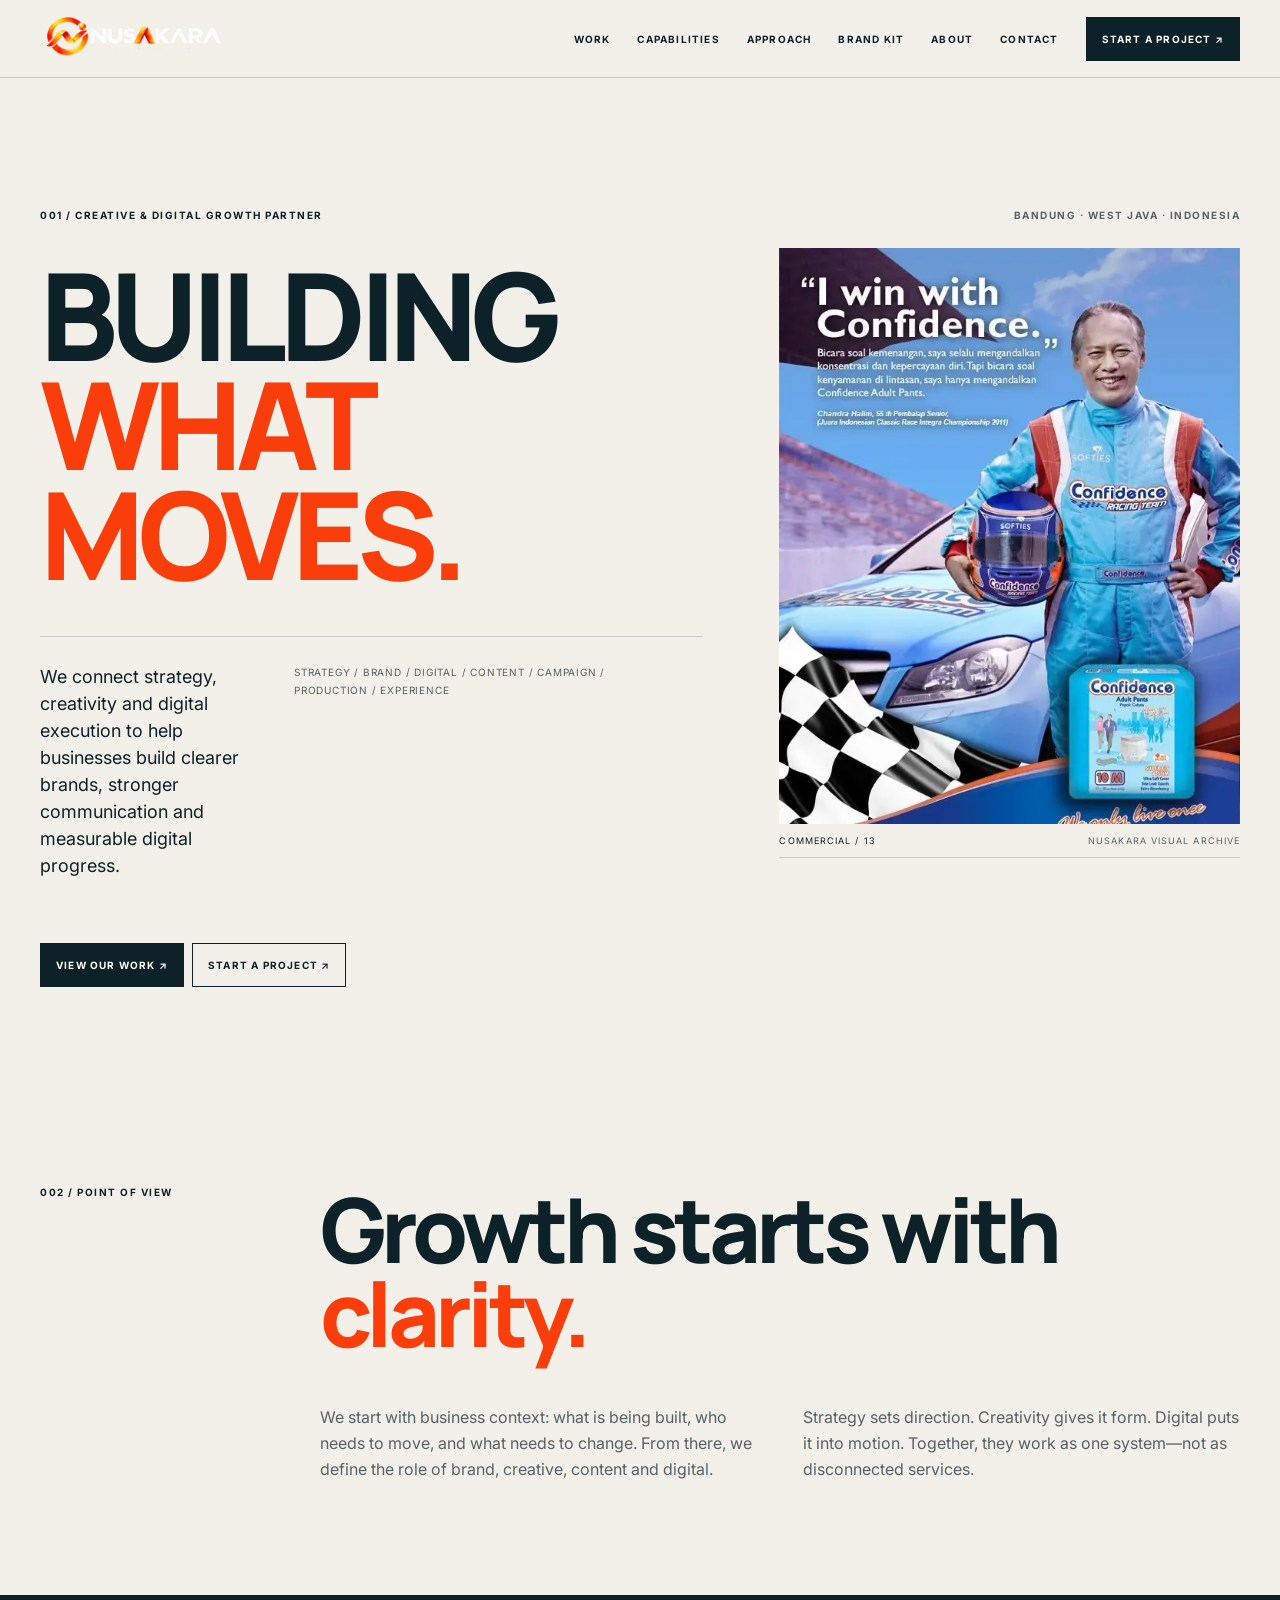
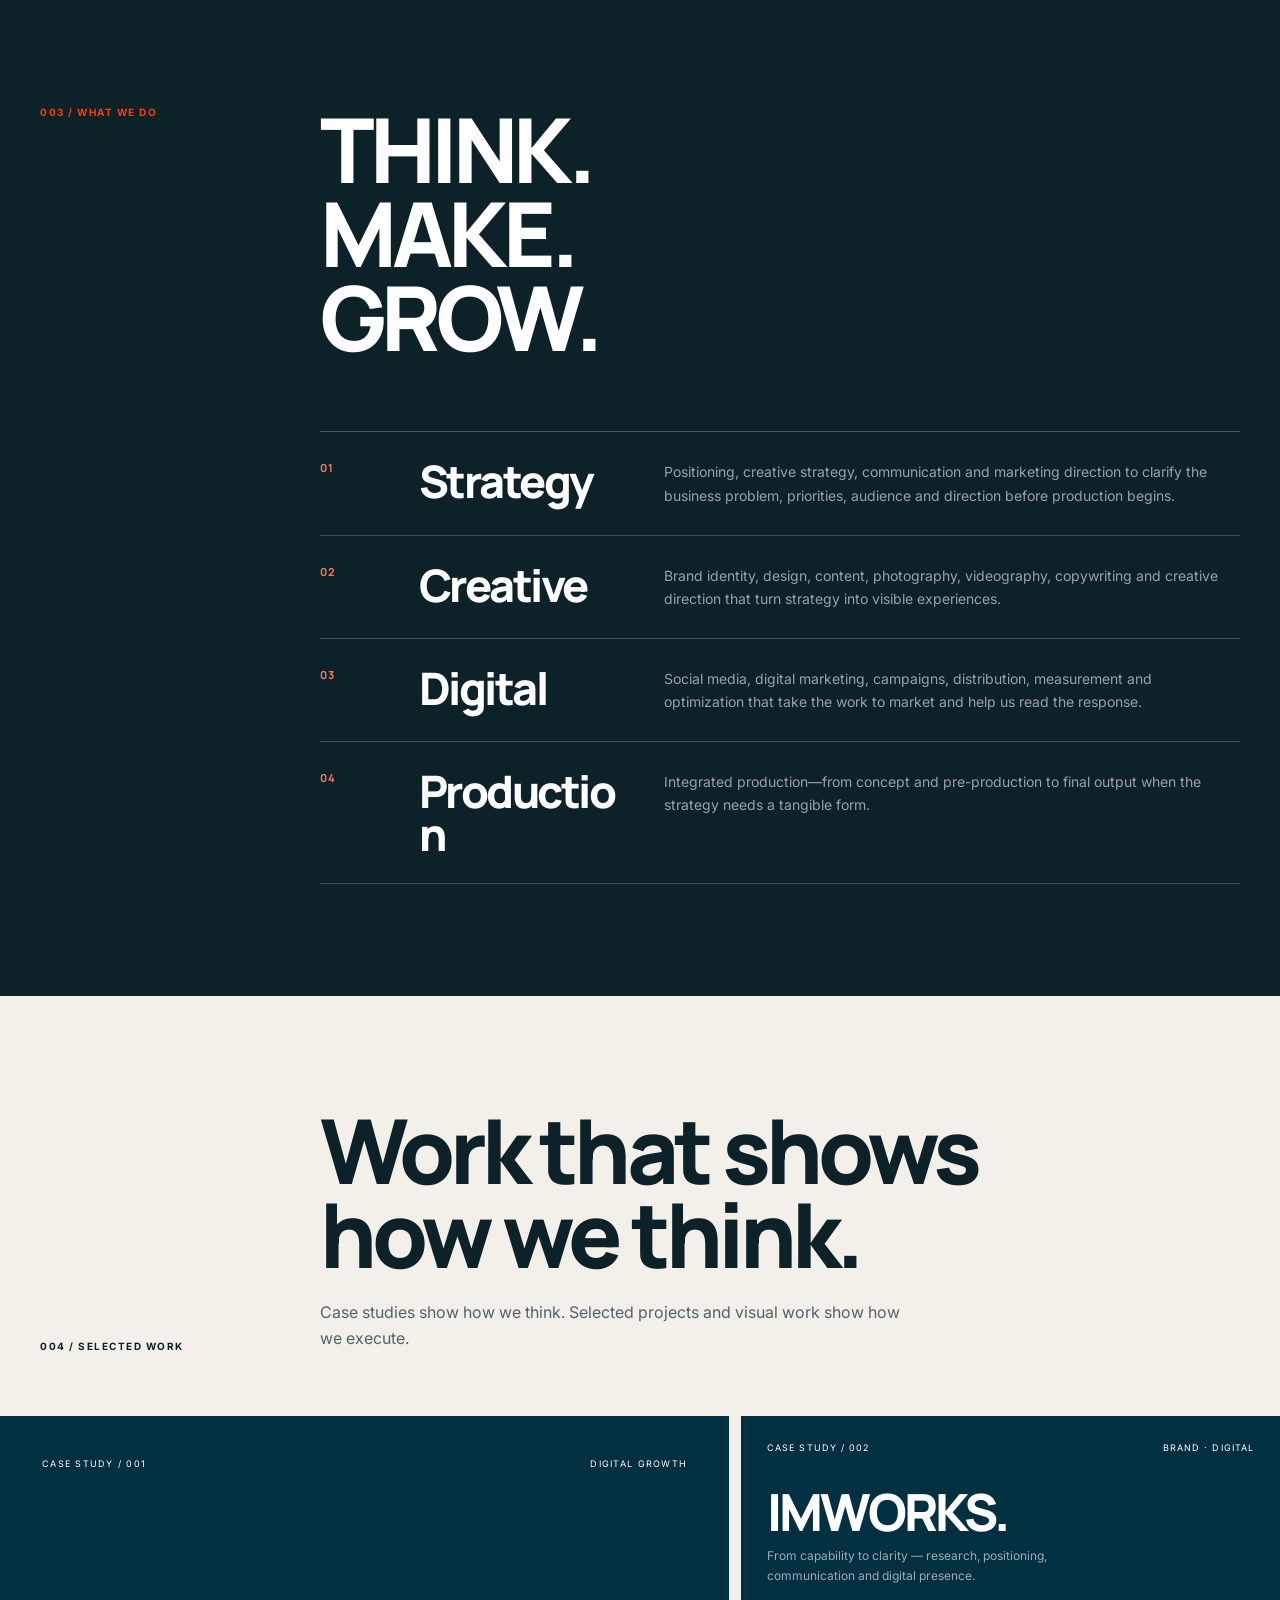
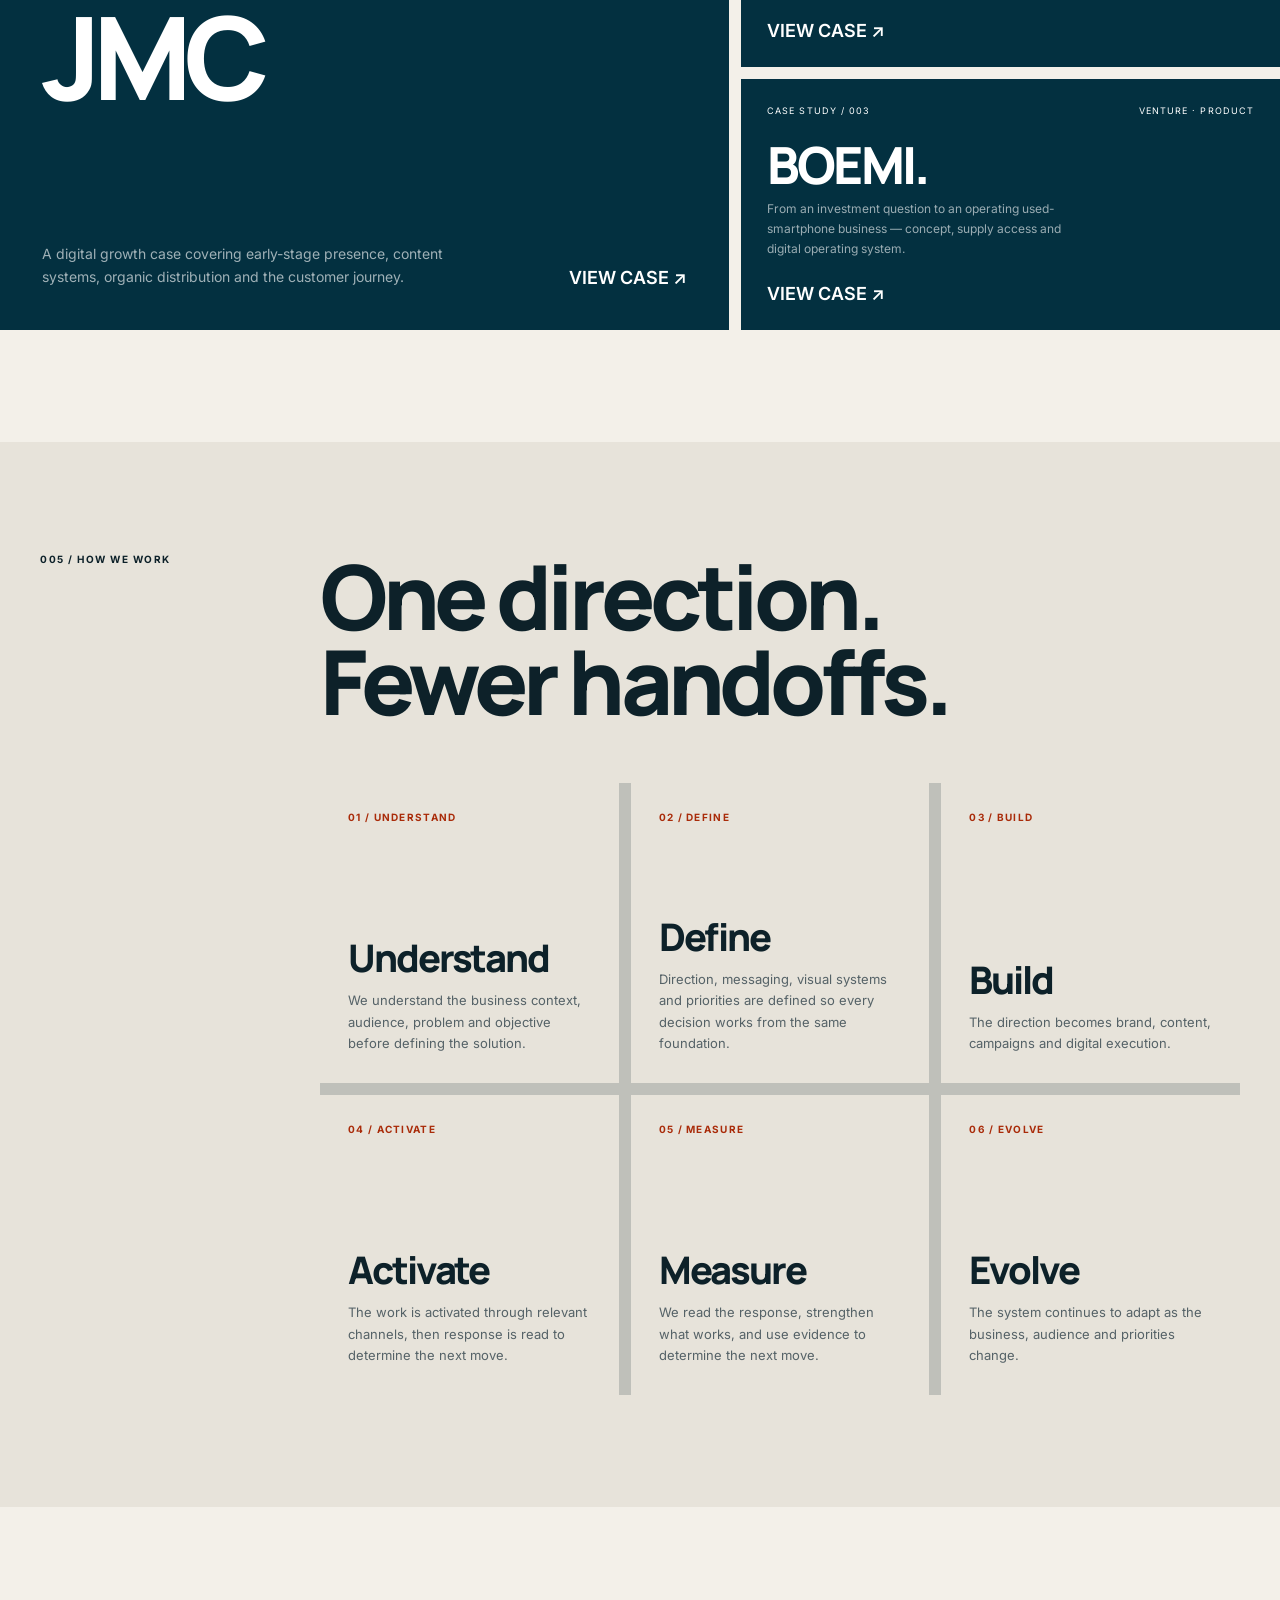
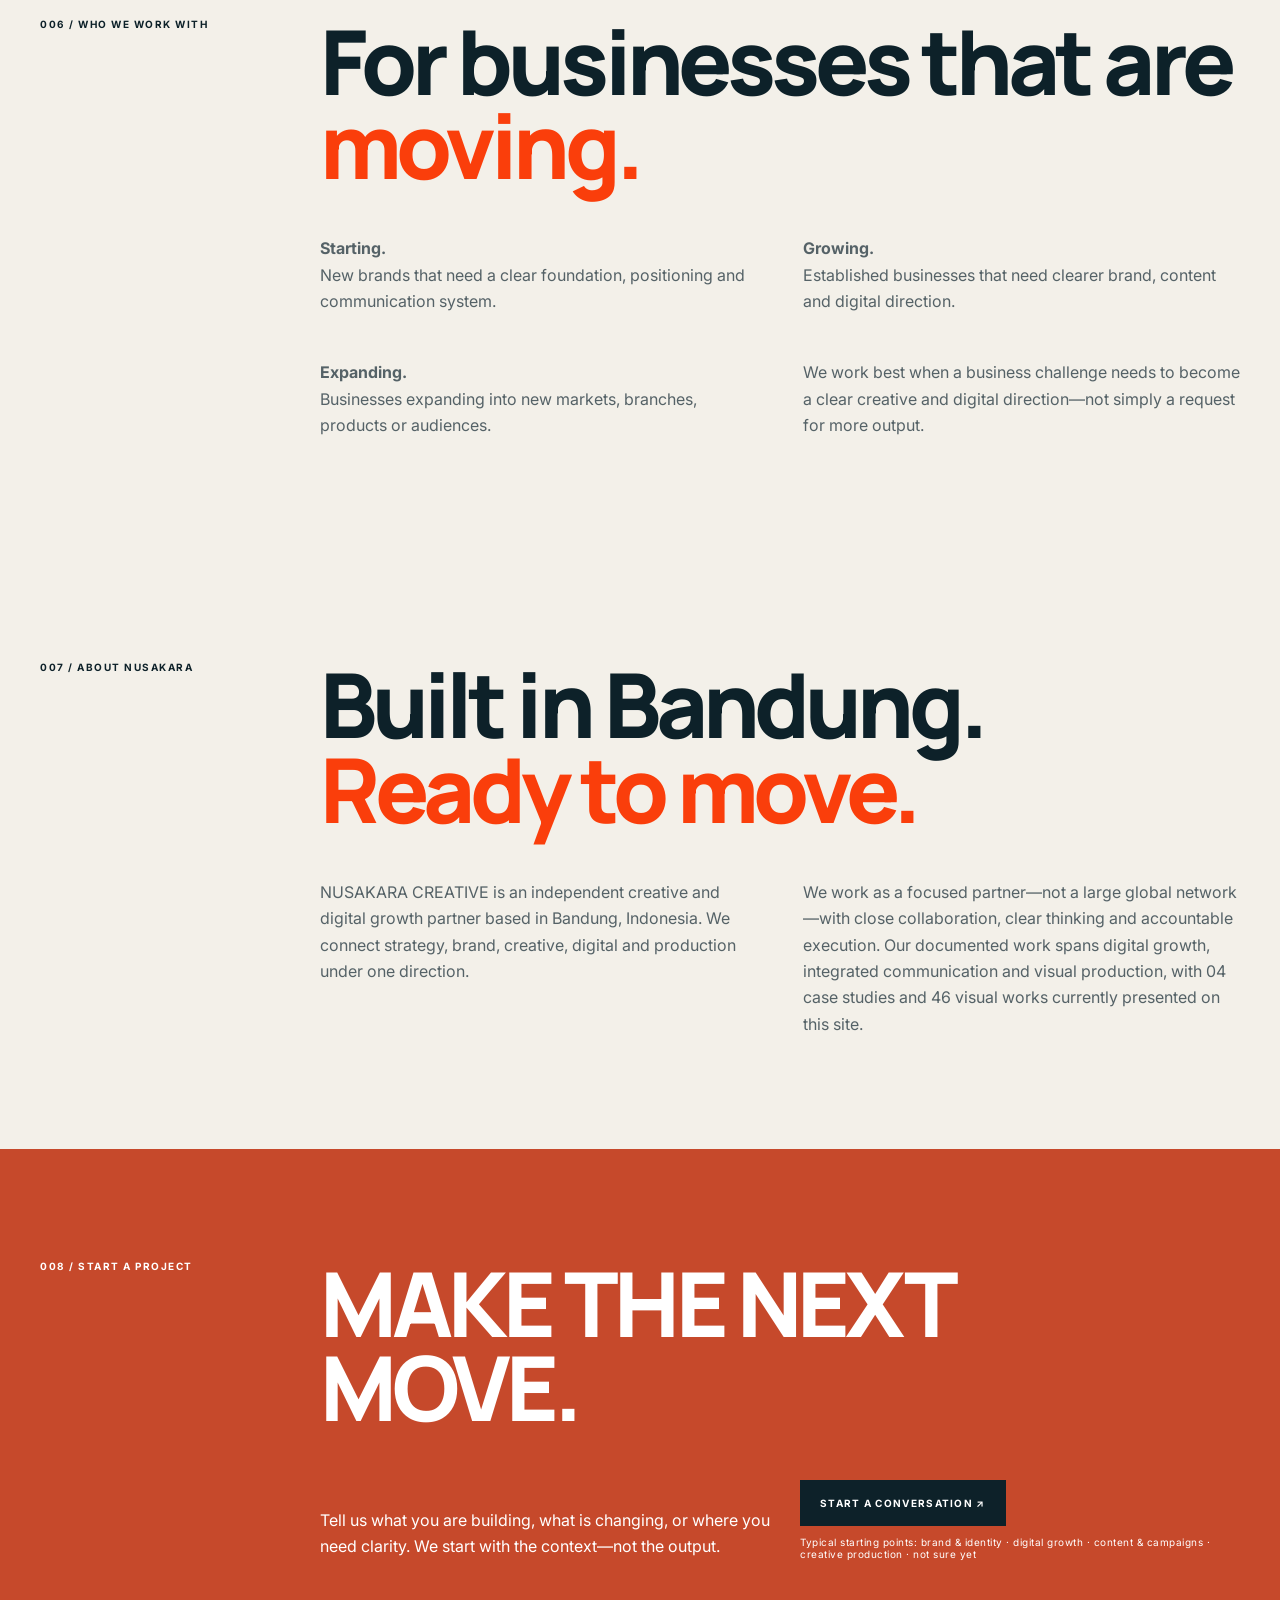
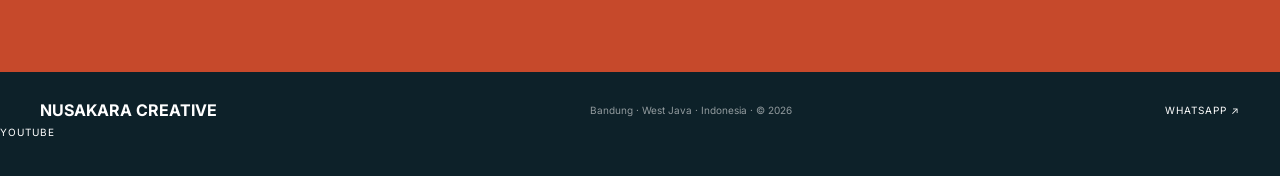
==== commit e239b627: "Feature BOEMI as flagship portfolio case study" ====
--- a/index.html
+++ b/index.html
@@ -28,9 +28,9 @@
 <section class="hero"><div class="wrap"><div class="hero-top"><div class="eyebrow">001 / CREATIVE & DIGITAL GROWTH PARTNER</div><div class="index">BANDUNG · WEST JAVA · INDONESIA</div></div><div class="hero-grid"><div class="hero-main"><h1 class="hero-title">BUILDING<br><span class="accent">WHAT MOVES.</span></h1><div class="hero-copy"><p>We connect strategy, creativity and digital execution to help businesses build clearer brands, stronger communication and measurable digital progress.</p><small>STRATEGY / BRAND / DIGITAL / CONTENT / CAMPAIGN / PRODUCTION / EXPERIENCE</small><div class="hero-actions"><a href="portfolio/">VIEW OUR WORK ↗</a><a href="https://wa.me/6282312493330?text=Hello%20NUSAKARA%20CREATIVE.%20I%27d%20like%20to%20discuss%20a%20project.%20Business%3A%20%5Bname%5D%20%7C%20Objective%3A%20%5Bwhat%20needs%20to%20change%5D%20%7C%20Scope%3A%20%5Bproject%5D%20%7C%20Timeline%3A%20%5Bwhen%5D" target="_blank" rel="noopener" aria-label="Contact NUSAKARA CREATIVE via WhatsApp">START A PROJECT ↗</a></div></div></div><figure class="hero-media"><span class="hero-index">SELECTED VISUAL / 01</span><img src="13.webp" srcset="13-480.webp 480w,13-800.webp 800w,13-1200.webp 1200w" sizes="(max-width:800px) 100vw,42vw" width="600" height="750" alt="Karya commercial NUSAKARA CREATIVE" fetchpriority="high"><figcaption class="hero-caption"><span>COMMERCIAL / 13</span><span>NUSAKARA VISUAL ARCHIVE</span></figcaption></figure></div></div></section>
 <section class="statement"><div class="wrap statement-grid"><div class="eyebrow">002 / POINT OF VIEW</div><div><h2>Growth starts with <em>clarity.</em></h2><div class="statement-copy"><p>We start with business context: what is being built, who needs to move, and what needs to change. From there, we define the role of brand, creative, content and digital.</p><p>Strategy sets direction. Creativity gives it form. Digital puts it into motion. Together, they work as one system—not as disconnected services.</p></div></div></div></section>
 <section class="capabilities" id="capabilities"><div class="wrap cap-head"><div class="eyebrow">003 / WHAT WE DO</div><div><h2>THINK.<br>MAKE.<br>GROW.</h2><div class="cap-list"><div class="cap"><div class="num">01</div><h3>Strategy</h3><p>Positioning, creative strategy, communication and marketing direction to clarify the business problem, priorities, audience and direction before production begins.</p></div><div class="cap"><div class="num">02</div><h3>Creative</h3><p>Brand identity, design, content, photography, videography, copywriting and creative direction that turn strategy into visible experiences.</p></div><div class="cap"><div class="num">03</div><h3>Digital</h3><p>Social media, digital marketing, campaigns, distribution, measurement and optimization that take the work to market and help us read the response.</p></div><div class="cap"><div class="num">04</div><h3>Production</h3><p>Integrated production—from concept and pre-production to final output when the strategy needs a tangible form.</p></div></div></div></div></section>
-<section class="work" id="work"><div class="wrap work-head"><div class="eyebrow">004 / SELECTED WORK</div><div><h2>Work that shows<br>how we think.</h2><p>Case studies show how we think. Selected projects and visual work show how we execute.</p></div></div><div class="feature"><a class="case-link" href="work/jaya-mediacell/"><div class="case-top"><span>CASE STUDY / 001</span><span>DIGITAL GROWTH</span></div><h3 class="case-title">JMC</h3><div class="case-bottom"><p>A digital growth case covering early-stage presence, content systems, organic distribution and the customer journey.</p><span class="arrow">VIEW CASE ↗</span></div></a><div class="work-side"><a class="tile-case" href="work/imworks/"><div class="tile-case-top"><span>CASE STUDY / 002</span><span>BRAND · DIGITAL</span></div><div><h3>IMWORKS.</h3><p>From capability to clarity — research, positioning, communication and digital presence.</p></div><span class="arrow">VIEW CASE ↗</span></a><a class="tile" href="portfolio/"><img src="assets/portfolio/hunting/15.webp" srcset="assets/portfolio/hunting/15-480.webp 480w,assets/portfolio/hunting/15-800.webp 800w,assets/portfolio/hunting/15-1200.webp 1200w" sizes="50vw" width="1356" height="1800" alt="Selected visual work from the NUSAKARA CREATIVE archive" loading="lazy"><span class="tile-label"><span>VISUAL ARCHIVE / 03</span><span>VIEW ↗</span></span></a></div></div></section>
+<section class="work" id="work"><div class="wrap work-head"><div class="eyebrow">004 / SELECTED WORK</div><div><h2>Work that shows<br>how we think.</h2><p>Case studies show how we think. Selected projects and visual work show how we execute.</p></div></div><div class="feature"><a class="case-link" href="work/jaya-mediacell/"><div class="case-top"><span>CASE STUDY / 001</span><span>DIGITAL GROWTH</span></div><h3 class="case-title">JMC</h3><div class="case-bottom"><p>A digital growth case covering early-stage presence, content systems, organic distribution and the customer journey.</p><span class="arrow">VIEW CASE ↗</span></div></a><div class="work-side"><a class="tile-case" href="work/imworks/"><div class="tile-case-top"><span>CASE STUDY / 002</span><span>BRAND · DIGITAL</span></div><div><h3>IMWORKS.</h3><p>From capability to clarity — research, positioning, communication and digital presence.</p></div><span class="arrow">VIEW CASE ↗</span></a><a class="tile-case" href="work/boemi/"><div class="tile-case-top"><span>CASE STUDY / 003</span><span>VENTURE · PRODUCT</span></div><div><h3>BOEMI.</h3><p>From an investment question to an operating used-smartphone business — concept, supply access and digital operating system.</p></div><span class="arrow">VIEW CASE ↗</span></a></div></div></section>
 <section class="process" id="process"><div class="wrap process-grid"><div class="eyebrow">005 / HOW WE WORK</div><div><h2>One direction.<br>Fewer handoffs.</h2><div class="steps"><article class="step"><span class="num">01 / UNDERSTAND</span><h3>Understand</h3><p>We understand the business context, audience, problem and objective before defining the solution.</p></article><article class="step"><span class="num">02 / DEFINE</span><h3>Define</h3><p>Direction, messaging, visual systems and priorities are defined so every decision works from the same foundation.</p></article><article class="step"><span class="num">03 / BUILD</span><h3>Build</h3><p>The direction becomes brand, content, campaigns and digital execution.</p></article><article class="step"><span class="num">04 / ACTIVATE</span><h3>Activate</h3><p>The work is activated through relevant channels, then response is read to determine the next move.</p></article><article class="step"><span class="num">05 / MEASURE</span><h3>Measure</h3><p>We read the response, strengthen what works, and use evidence to determine the next move.</p></article><article class="step"><span class="num">06 / EVOLVE</span><h3>Evolve</h3><p>The system continues to adapt as the business, audience and priorities change.</p></article></div></div></div></section>
 <section class="statement" id="fit"><div class="wrap statement-grid"><div class="eyebrow">006 / WHO WE WORK WITH</div><div><h2>For businesses that are <em>moving.</em></h2><div class="statement-copy"><p><strong>Starting.</strong><br>New brands that need a clear foundation, positioning and communication system.</p><p><strong>Growing.</strong><br>Established businesses that need clearer brand, content and digital direction.</p><p><strong>Expanding.</strong><br>Businesses expanding into new markets, branches, products or audiences.</p><p>We work best when a business challenge needs to become a clear creative and digital direction—not simply a request for more output.</p></div></div></div></section>
-<section class="statement" id="about"><div class="wrap statement-grid"><div class="eyebrow">007 / ABOUT NUSAKARA</div><div><h2>Built in Bandung.<br><em>Ready to move.</em></h2><div class="statement-copy"><p>NUSAKARA CREATIVE is an independent creative and digital growth partner based in Bandung, Indonesia. We connect strategy, brand, creative, digital and production under one direction.</p><p>We work as a focused partner—not a large global network—with close collaboration, clear thinking and accountable execution. Our documented work spans digital growth, integrated communication and visual production, with 02 case studies and 46 visual works currently presented on this site.</p></div></div></div></section><section class="cta" id="contact"><div class="wrap cta-grid"><div class="eyebrow" style="color:#fff">008 / START A PROJECT</div><div><h2>MAKE THE NEXT<br>MOVE.</h2><div class="cta-row"><p>Tell us what you are building, what is changing, or where you need clarity. We start with the context—not the output.</p><div><a class="cta-btn" href="https://wa.me/6282312493330?text=Hello%20NUSAKARA%20CREATIVE.%20I%27d%20like%20to%20discuss%20a%20project.%20Business%3A%20%5Bname%5D%20%7C%20Objective%3A%20%5Bwhat%20needs%20to%20change%5D%20%7C%20Scope%3A%20%5Bproject%5D%20%7C%20Timeline%3A%20%5Bwhen%5D" target="_blank" rel="noopener" aria-label="Contact NUSAKARA CREATIVE via WhatsApp">Start a conversation ↗</a><small style="display:block;margin-top:10px;color:rgba(255,255,255,.65);font-size:10px;letter-spacing:.05em">Typical starting points: brand &amp; identity · digital growth · content &amp; campaigns · creative production · not sure yet</small></div></div></div></div></section>
+<section class="statement" id="about"><div class="wrap statement-grid"><div class="eyebrow">007 / ABOUT NUSAKARA</div><div><h2>Built in Bandung.<br><em>Ready to move.</em></h2><div class="statement-copy"><p>NUSAKARA CREATIVE is an independent creative and digital growth partner based in Bandung, Indonesia. We connect strategy, brand, creative, digital and production under one direction.</p><p>We work as a focused partner—not a large global network—with close collaboration, clear thinking and accountable execution. Our documented work spans digital growth, integrated communication and visual production, with 04 case studies and 46 visual works currently presented on this site.</p></div></div></div></section><section class="cta" id="contact"><div class="wrap cta-grid"><div class="eyebrow" style="color:#fff">008 / START A PROJECT</div><div><h2>MAKE THE NEXT<br>MOVE.</h2><div class="cta-row"><p>Tell us what you are building, what is changing, or where you need clarity. We start with the context—not the output.</p><div><a class="cta-btn" href="https://wa.me/6282312493330?text=Hello%20NUSAKARA%20CREATIVE.%20I%27d%20like%20to%20discuss%20a%20project.%20Business%3A%20%5Bname%5D%20%7C%20Objective%3A%20%5Bwhat%20needs%20to%20change%5D%20%7C%20Scope%3A%20%5Bproject%5D%20%7C%20Timeline%3A%20%5Bwhen%5D" target="_blank" rel="noopener" aria-label="Contact NUSAKARA CREATIVE via WhatsApp">Start a conversation ↗</a><small style="display:block;margin-top:10px;color:rgba(255,255,255,.65);font-size:10px;letter-spacing:.05em">Typical starting points: brand &amp; identity · digital growth · content &amp; campaigns · creative production · not sure yet</small></div></div></div></div></section>
 </main><footer class="footer"><div class="wrap footer-row"><strong>NUSAKARA CREATIVE</strong><small>Bandung · West Java · Indonesia · © 2026</small><a href="https://wa.me/6282312493330" target="_blank" rel="noopener" aria-label="Contact NUSAKARA CREATIVE via WhatsApp">WhatsApp ↗</a></div><a href="https://www.youtube.com/@Nusakaracreative" target="_blank" rel="noopener noreferrer" aria-label="NUSAKARA CREATIVE on YouTube">YouTube</a></footer>
 <script>const menuBtn=document.querySelector('.mobile-toggle');const mainNav=document.querySelector('#main-nav');if(menuBtn&&mainNav){const closeMenu=()=>{mainNav.classList.remove('mobile-open');menuBtn.setAttribute('aria-expanded','false');menuBtn.setAttribute('aria-label','Open navigation menu');};menuBtn.addEventListener('click',()=>{const open=mainNav.classList.toggle('mobile-open');menuBtn.setAttribute('aria-expanded',String(open));menuBtn.setAttribute('aria-label',open?'Close navigation menu':'Open navigation menu');if(open&&window.matchMedia('(max-width:900px)').matches){const first=mainNav.querySelector('a');if(first)first.focus();}});mainNav.querySelectorAll('a').forEach(a=>a.addEventListener('click',closeMenu));document.addEventListener('keydown',e=>{if(e.key==='Escape'&&mainNav.classList.contains('mobile-open')){closeMenu();menuBtn.focus();}});}</script></body></html>
